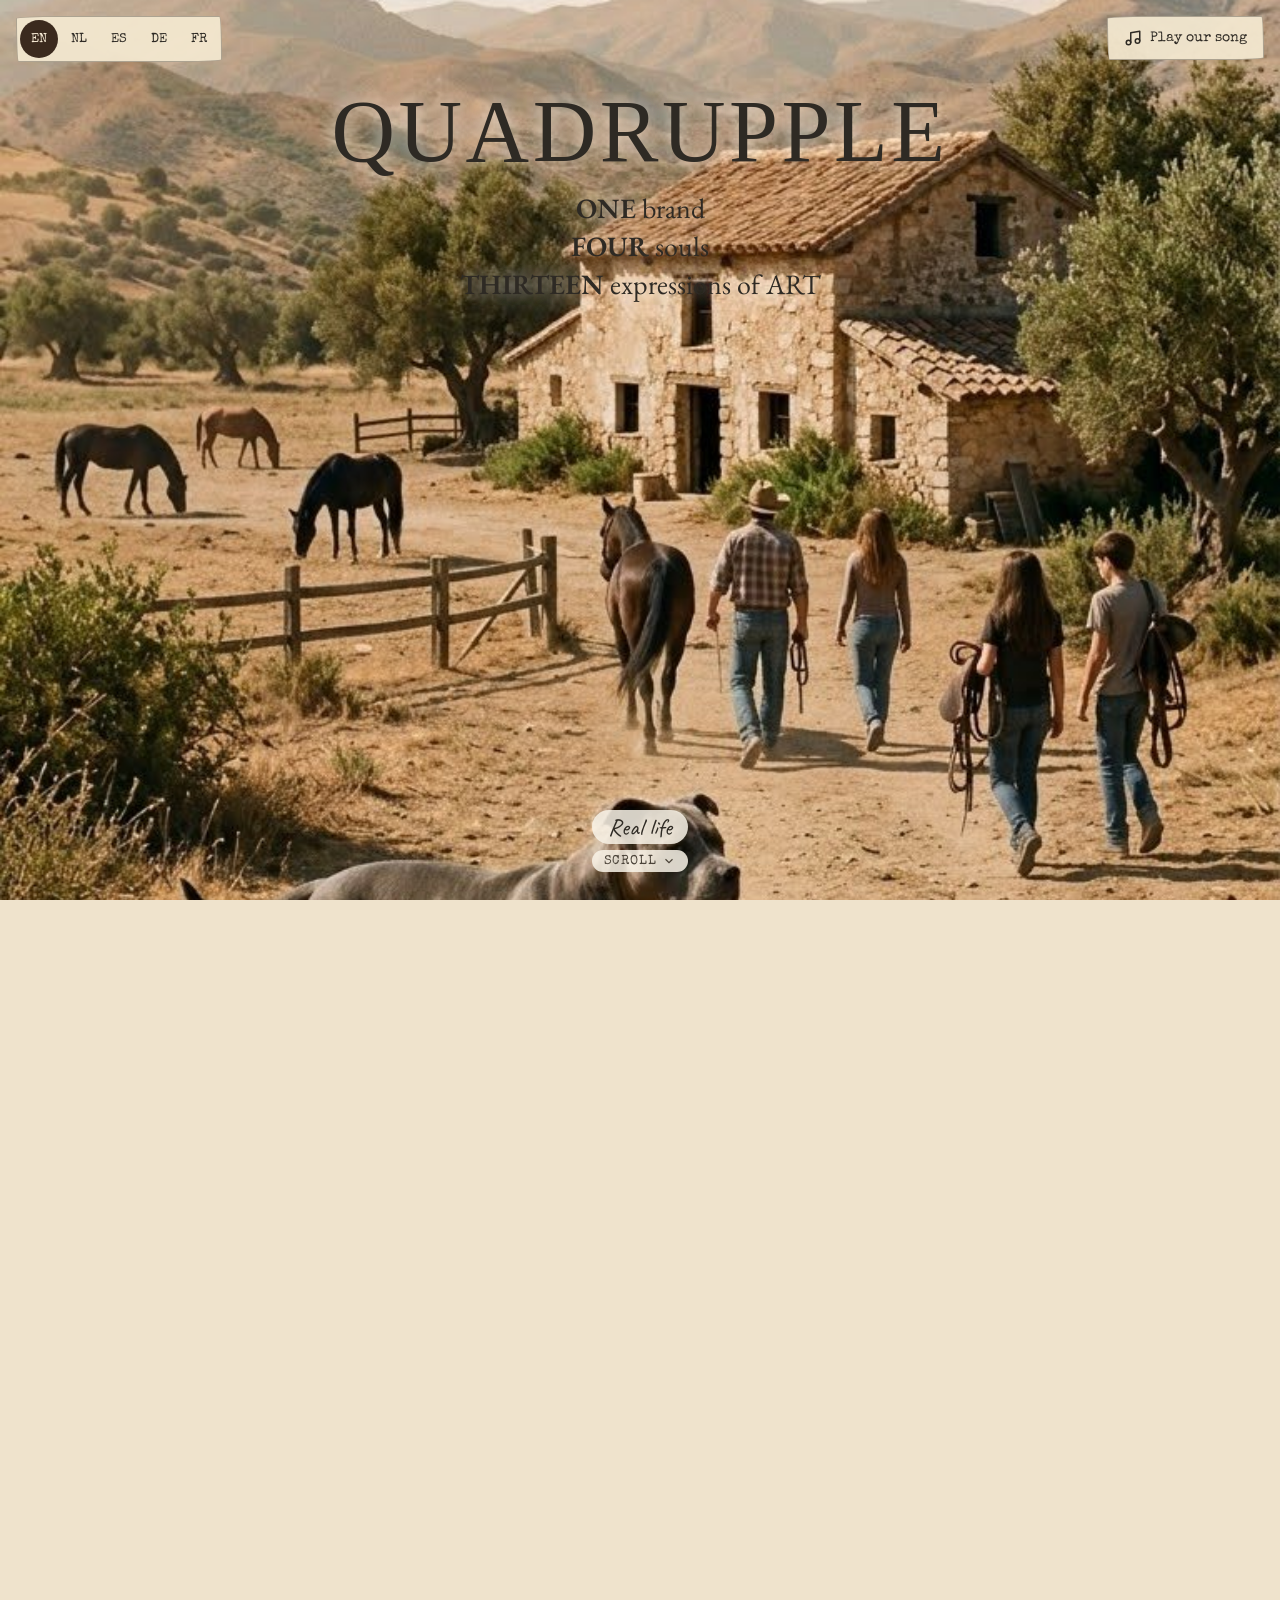
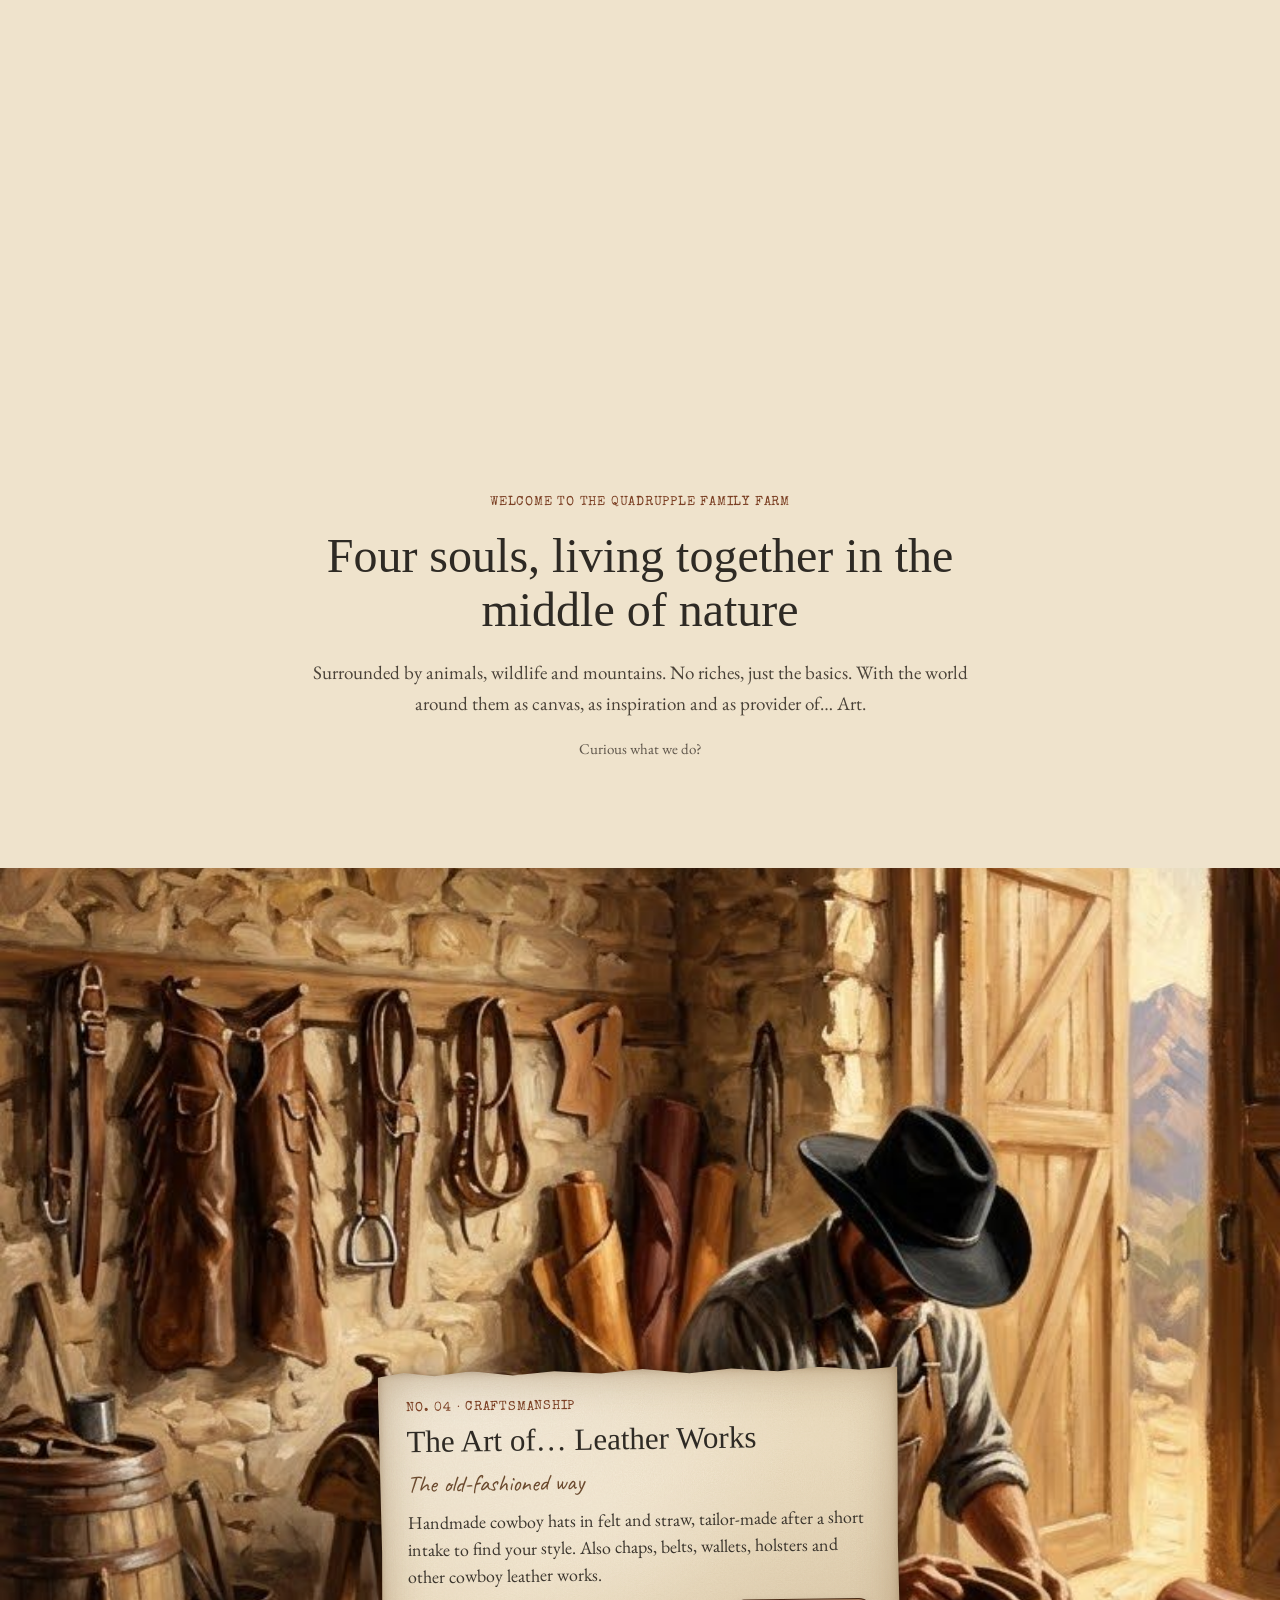
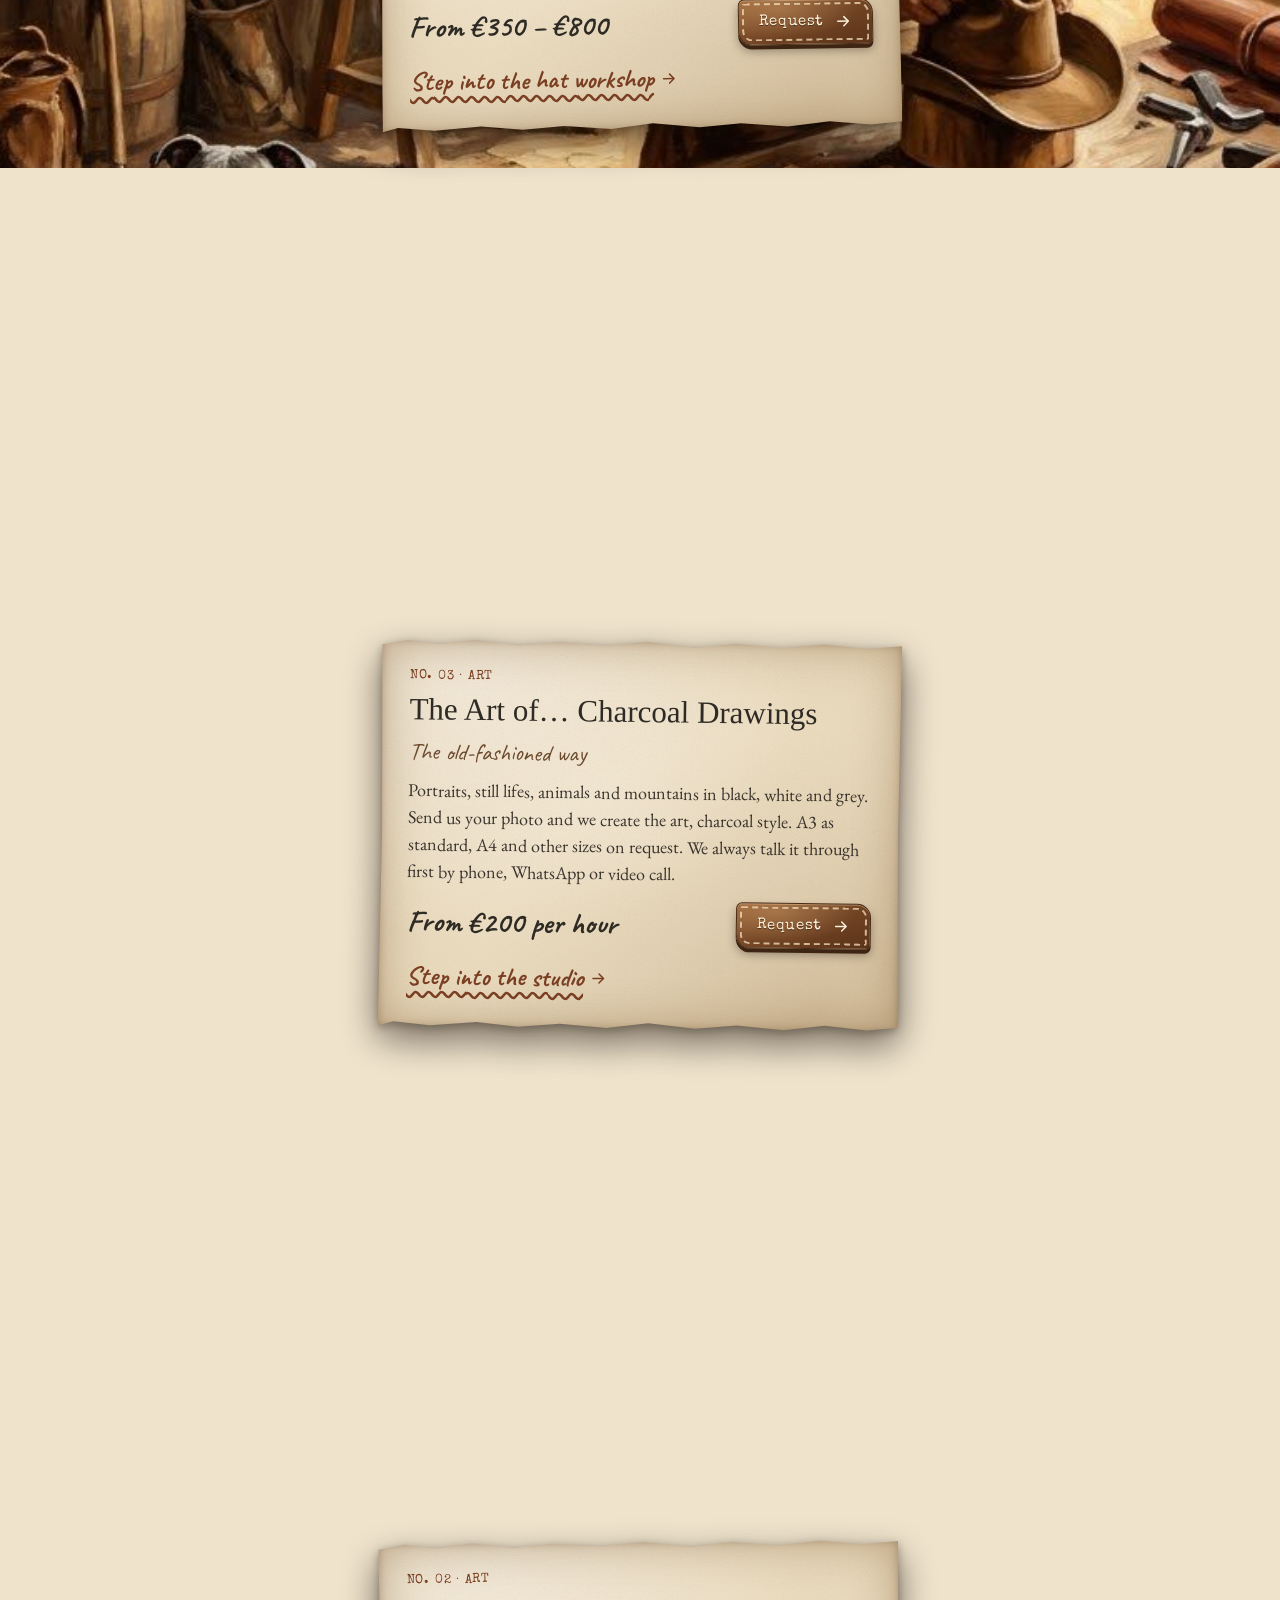
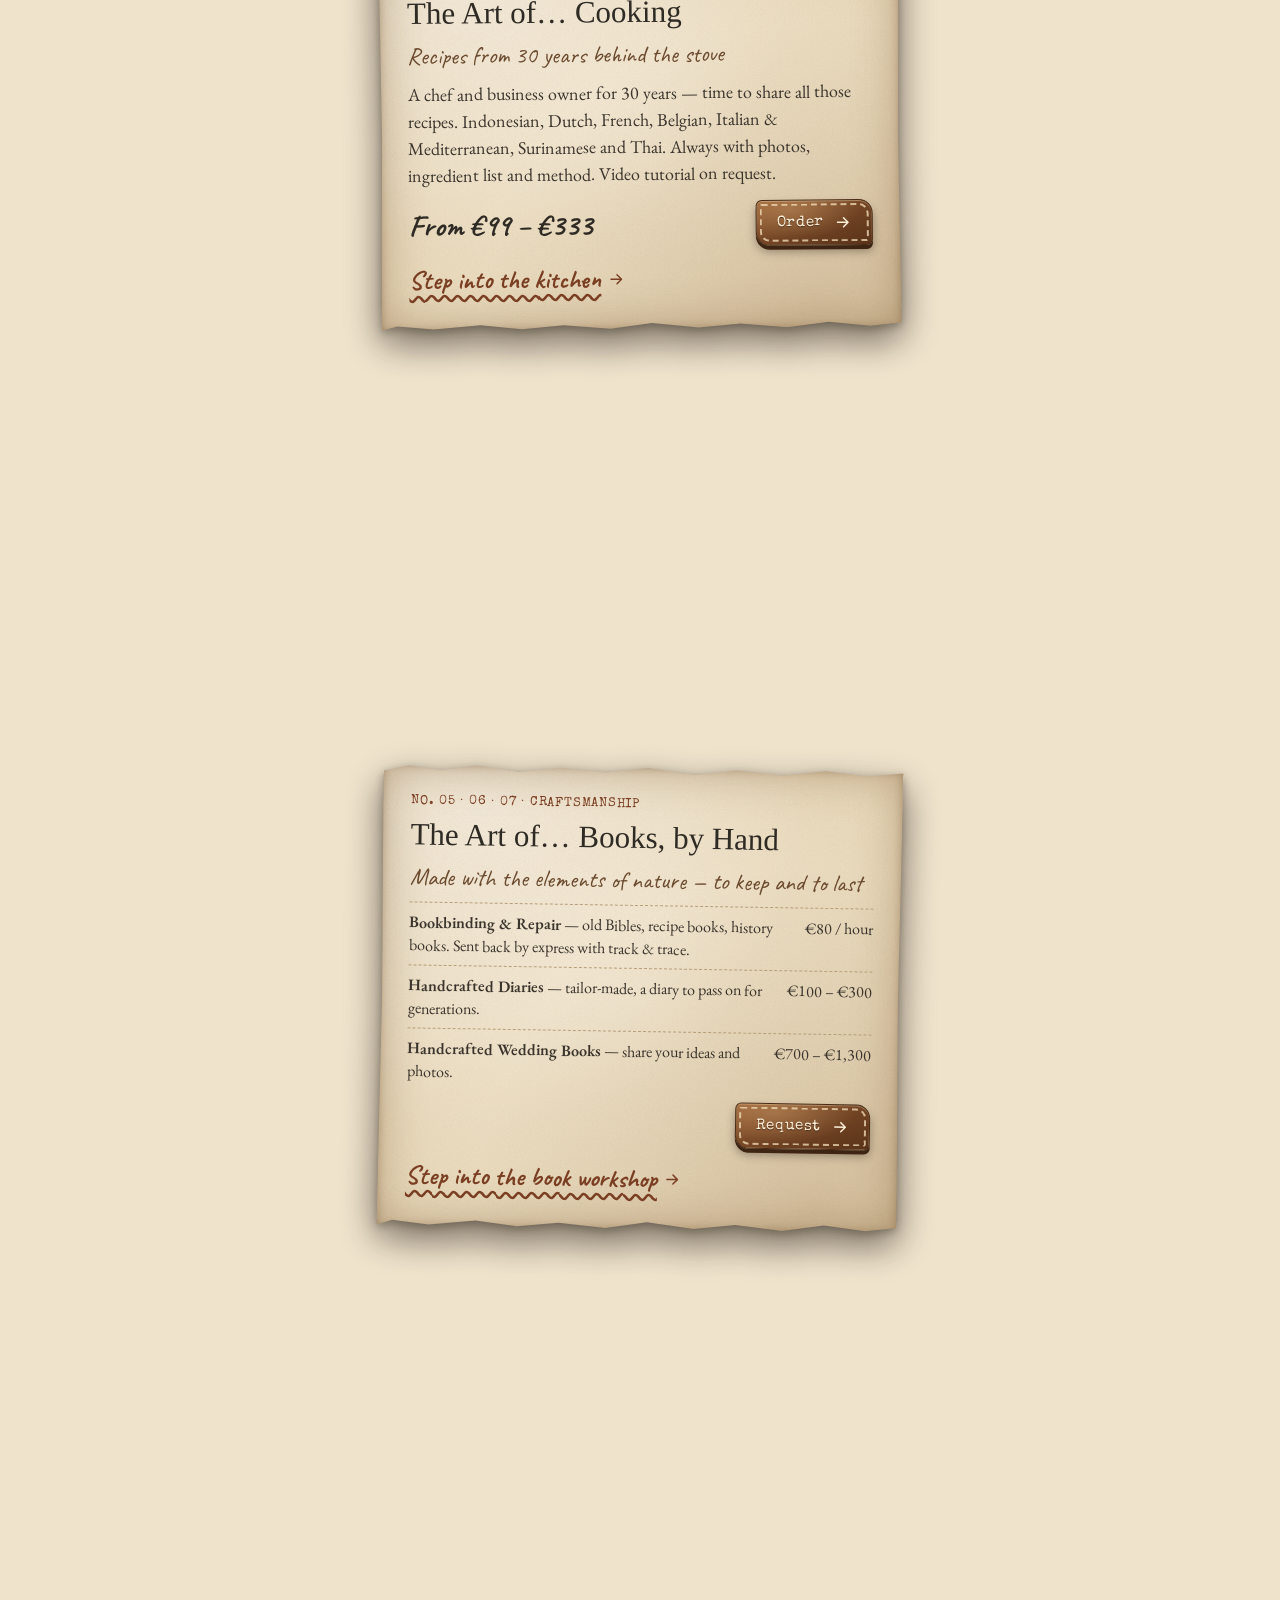
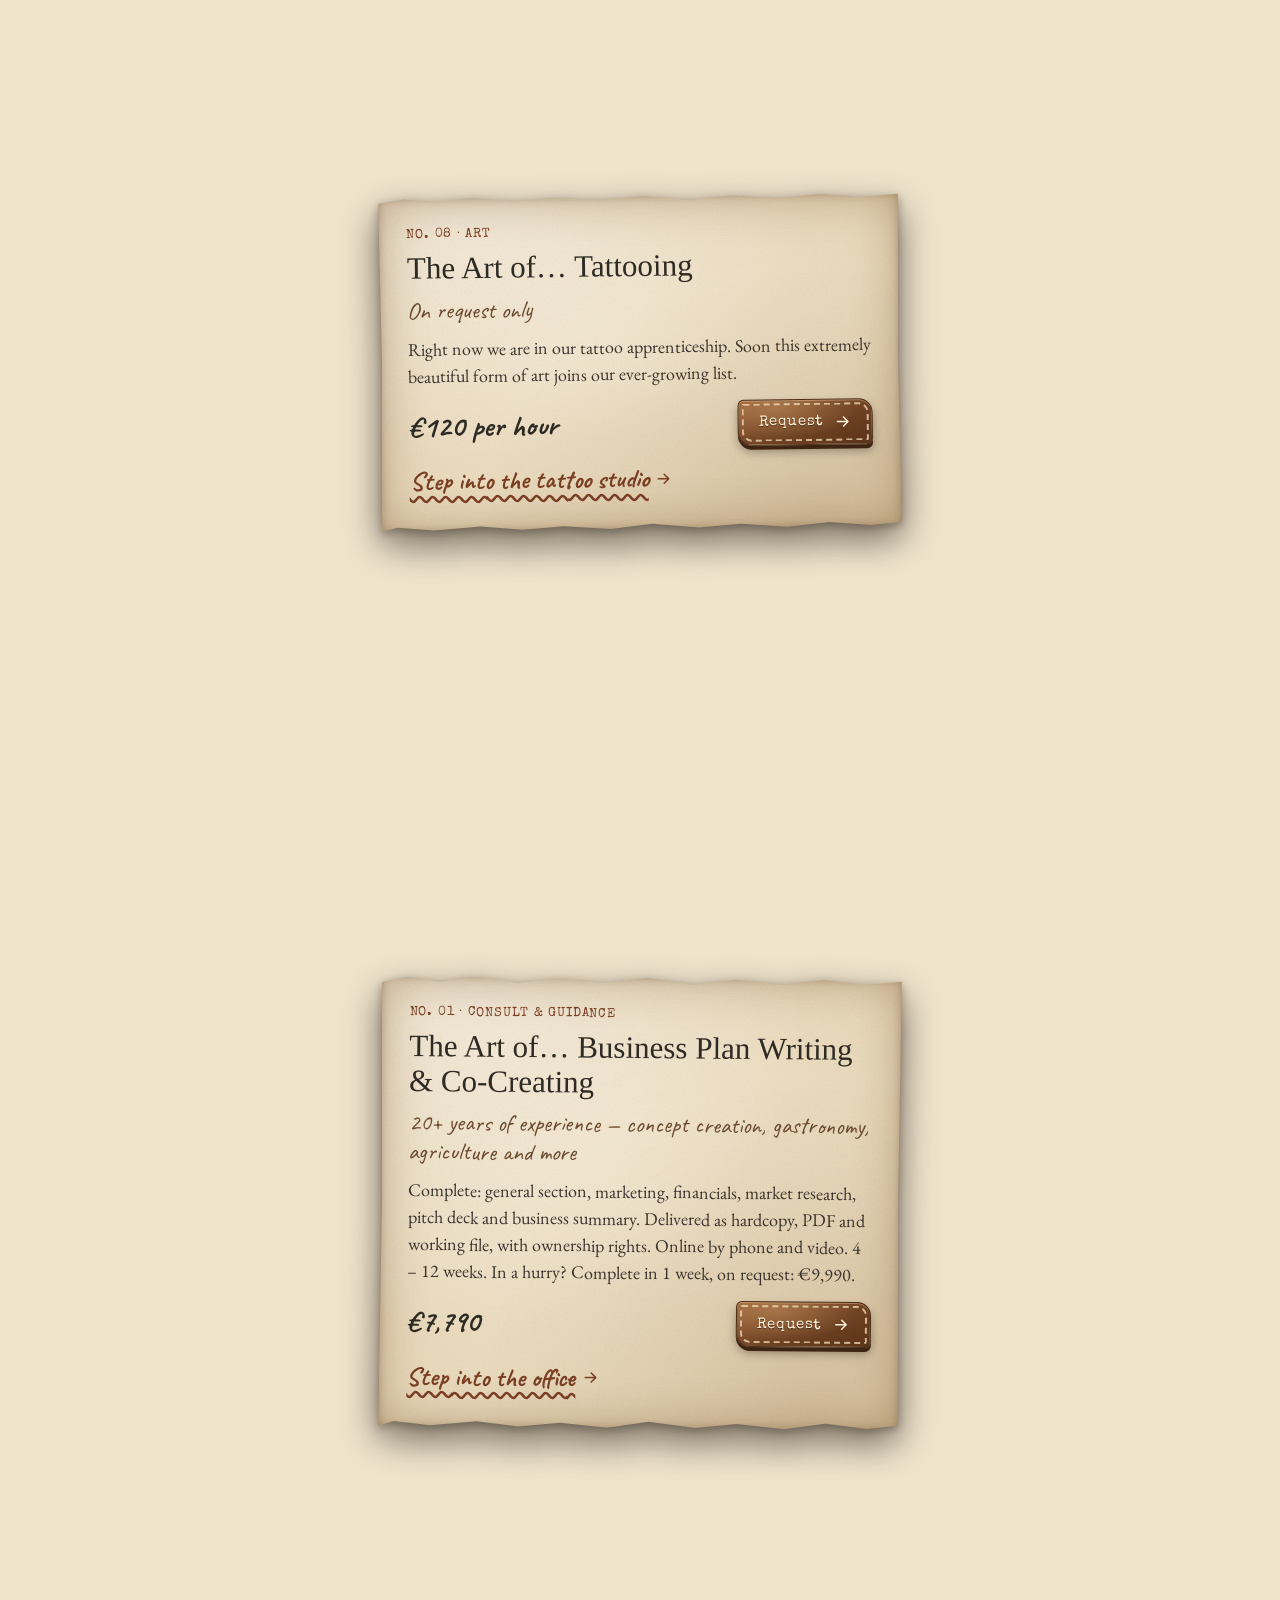
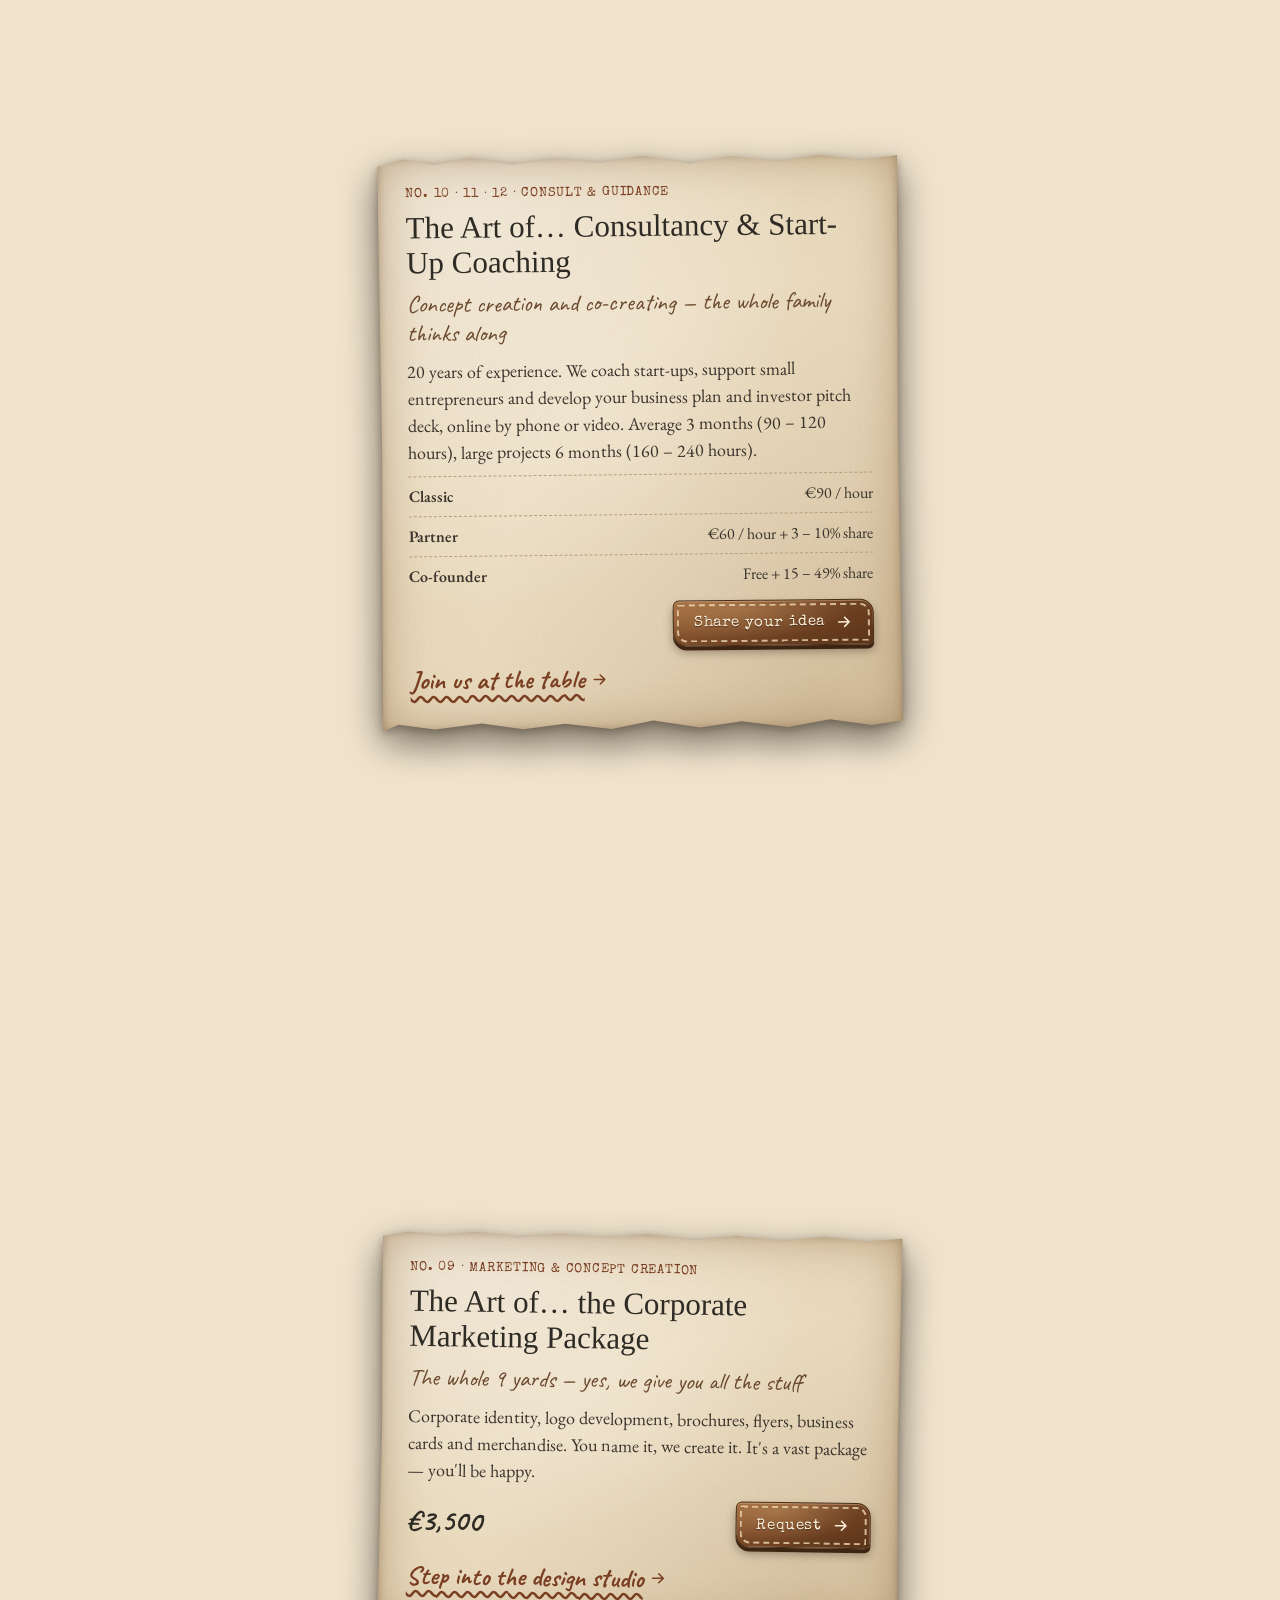
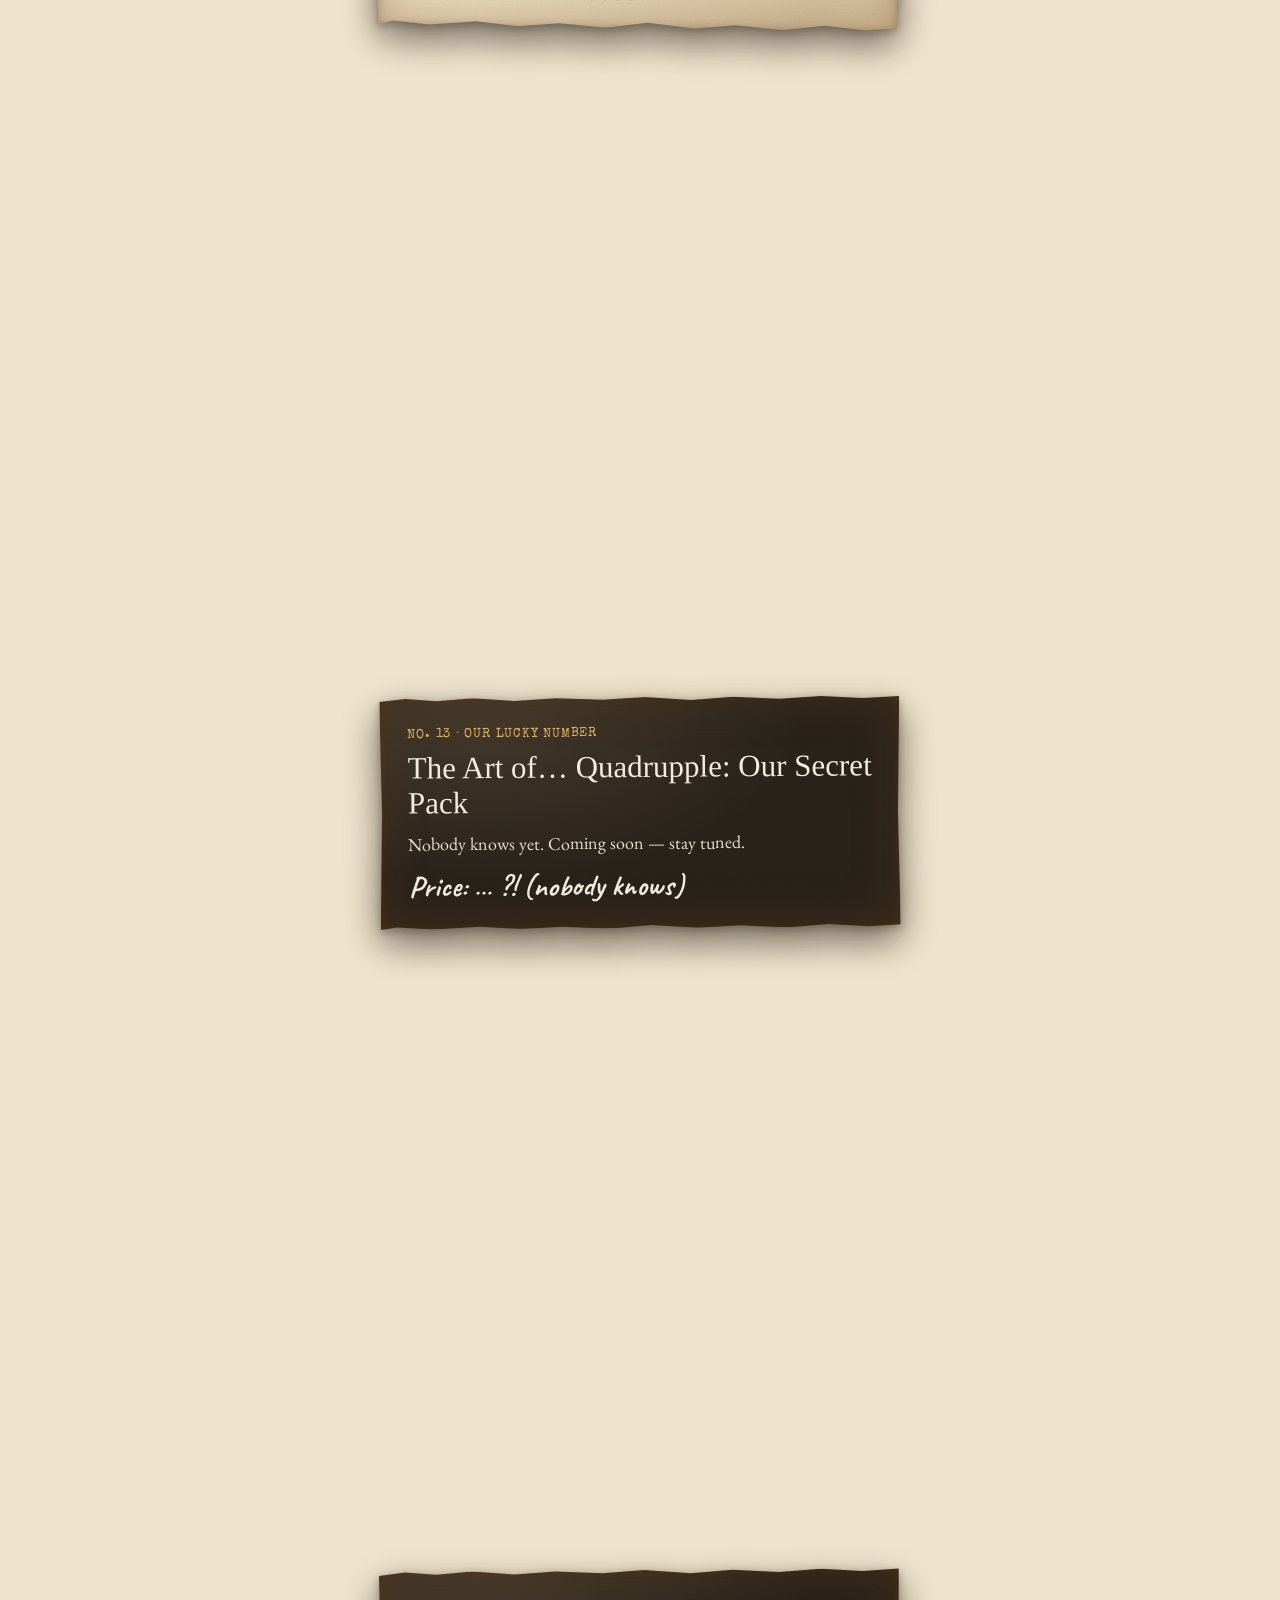
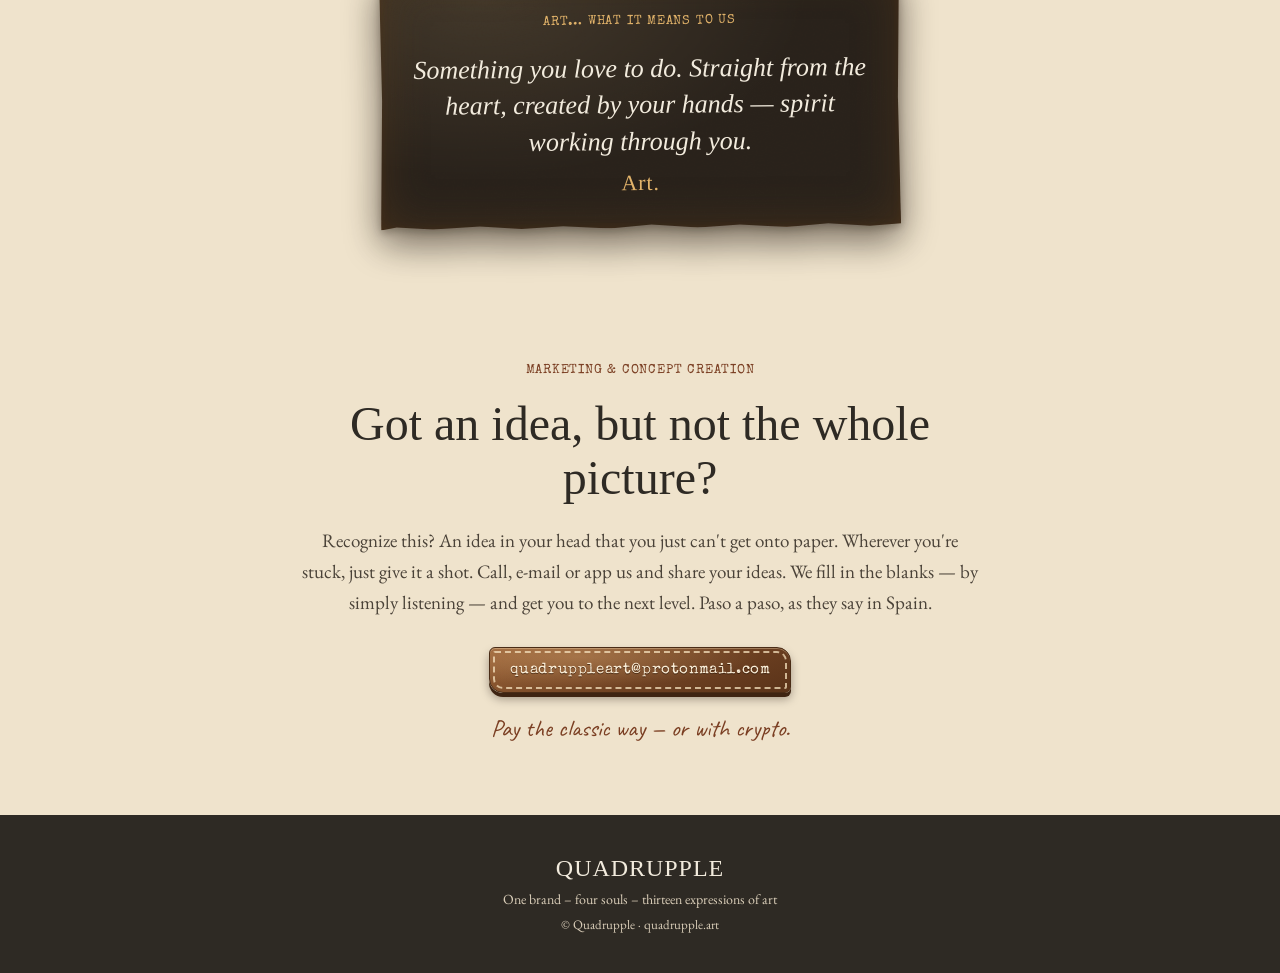
==== craft.html @ 819b6ffb "Consultancy: 'Our projects' with The Bluzone 2GO and Mojito Bay (5 languages) Co-Authored-By: Claude" ====
<!doctype html>
<html lang="en">
<head>
<meta charset="utf-8">
<meta name="viewport" content="width=device-width, initial-scale=1">
<title>Quadrupple</title>
<link rel="preconnect" href="https://fonts.googleapis.com">
<link rel="preconnect" href="https://fonts.gstatic.com" crossorigin>
<link href="https://fonts.googleapis.com/css2?family=IM+Fell+English:ital@0;1&family=IM+Fell+English+SC&family=EB+Garamond:ital,wght@0,400;0,600;1,400&family=Caveat:wght@500;700&family=Special+Elite&family=Libre+Franklin:wght@400;500;600&display=swap" rel="stylesheet">
<link rel="stylesheet" href="assets/style.css?v=6">
</head>
<body>
<div id="page" class="cp"><main id="app"></main></div>
<script src="assets/lang.js?v=6"></script>
<script src="assets/craft.js?v=6"></script>
</body>
</html>
---- assets/style.css ----
/* Quadrupple – shared styles */
*{box-sizing:border-box}
html{scroll-behavior:smooth}
body{margin:0;background:#EFE3CC;color:#2E2A24;font-family:"EB Garamond",Georgia,serif;-webkit-font-smoothing:antialiased}
img{max-width:100%;display:block}
a{color:#7A3E22}
a:hover{color:#5A2C17}
.f-head{font-family:"IM Fell English",Georgia,serif;font-weight:400}
.f-brand{font-family:"IM Fell English SC",Georgia,serif;letter-spacing:.04em}
.f-label{font-family:"Special Elite",monospace;font-size:13px;letter-spacing:.06em;text-transform:uppercase}
.f-hand{font-family:Caveat,cursive}

/* music button */
.music{position:fixed;top:16px;right:16px;z-index:30;display:flex;align-items:center;gap:8px;min-height:44px;padding:0 16px;border:1px solid rgba(46,42,36,.35);border-radius:255px 15px 225px 15px/15px 225px 15px 255px;background:rgba(243,231,207,.95);color:#2E2A24;font-family:"Special Elite",monospace;font-size:14px;cursor:pointer}

/* hero */
.hero{position:relative;height:400vh}
.hero-stick{position:sticky;top:0;height:100vh;overflow:hidden;background:#EFE3CC}
.layer{position:absolute;inset:0;width:100%;height:100%;object-fit:cover;object-position:center 70%}
.hero-text{position:absolute;top:0;left:0;right:0;display:flex;flex-direction:column;align-items:center;gap:14px;padding:88px 24px 0;text-align:center;text-shadow:0 0 18px rgba(250,244,232,.9)}
.hero-text h1{margin:0;font-size:clamp(40px,9vw,88px);line-height:1;font-weight:400}
.slogan{margin:0;font-size:clamp(18px,3.4vw,28px);line-height:1.35;display:flex;flex-direction:column}
.slogan b{font-weight:600}
.hero-bottom{position:absolute;left:0;right:0;bottom:28px;display:flex;flex-direction:column;align-items:center;gap:6px}
.pill{background:rgba(250,244,232,.85);border-radius:999px;padding:2px 16px}
.stage{font-size:24px}
.scroll-hint{display:flex;align-items:center;gap:6px;padding:4px 12px;color:#4A4238}

/* welcome / contact */
.band{background:#EFE3CC;padding:96px 24px 110px}
.band-inner{max-width:680px;margin:0 auto;display:flex;flex-direction:column;gap:20px;text-align:center}
.band h2{margin:0;font-size:clamp(30px,5.4vw,48px);line-height:1.12}
.band p{margin:0}
.lead{font-size:19px;line-height:1.65;color:#4A4238}
.accent{color:#7A3E22}

/* walk */
.walk{position:relative}
.walk-stick{position:sticky;top:0;height:100vh;overflow:hidden;background:#2E2A24}
.walk-stick .layer{object-position:center 60%}
.cards{position:relative;z-index:2;margin-top:-100vh}
.slot{min-height:100vh;display:flex;align-items:flex-end;justify-content:center;padding:24px 16px 40px;filter:drop-shadow(0 14px 18px rgba(20,12,4,.45)) drop-shadow(0 3px 4px rgba(20,12,4,.35))}

/* paper card */
.paper{position:relative;isolation:isolate;max-width:520px;width:100%;padding:30px 28px 28px;display:flex;flex-direction:column;gap:10px;
 background:radial-gradient(ellipse at 18% 8%,rgba(255,255,255,.45),transparent 55%),radial-gradient(ellipse at 85% 95%,rgba(140,100,50,.22),transparent 55%),radial-gradient(ellipse at 50% 50%,#F5EAD3,#EADBBE);
 box-shadow:inset 0 0 46px rgba(110,70,30,.38),inset 0 0 8px rgba(90,55,20,.35);
 clip-path:polygon(0% 1.4%,5% .2%,11% 1.2%,18% 0%,26% 1.3%,34% .3%,43% 1.1%,51% 0%,60% 1.4%,68% .2%,77% 1.2%,85% .1%,93% 1.1%,100% .3%,99.6% 50%,100% 99%,94% 99.8%,86% 98.7%,78% 100%,69% 98.9%,61% 99.9%,52% 98.6%,44% 100%,35% 99%,27% 99.9%,19% 98.8%,10% 99.8%,3% 98.9%,0% 100%,.4% 50%)}
.paper.dark{background:radial-gradient(ellipse at 20% 10%,rgba(255,220,160,.12),transparent 55%),#2A231C;color:#F2EBDD}
.paper.dark .f-label{color:#E2B36A}
.paper .noise{position:absolute;inset:0;width:100%;height:100%;z-index:-1;pointer-events:none;mix-blend-mode:multiply;opacity:.55}
.paper h3{margin:0;font-size:31px;line-height:1.12}
.paper .sub{font-size:24px;line-height:1.2;color:#6B4A2E}
.paper.dark .sub{color:#E2B36A}
.paper .body{margin:0;font-size:18px;line-height:1.5;color:#3A342C}
.paper.dark .body{color:#E8DFCF}
.rows{display:flex;flex-direction:column;gap:8px;font-size:16px;line-height:1.45;color:#3A342C}
.row{display:flex;justify-content:space-between;gap:12px;border-top:1px dashed #B79F7A;padding-top:8px}
.row b{font-weight:600}
.row .p{white-space:nowrap}
.foot{display:flex;flex-wrap:wrap;align-items:center;justify-content:space-between;gap:12px;margin-top:4px}
.price{font-weight:700;font-size:30px;line-height:1}
.more{align-self:flex-start;display:inline-flex;align-items:center;gap:6px;min-height:44px;font-weight:700;font-size:26px;color:#7A3E22;text-decoration:underline wavy;text-underline-offset:6px}

/* buttons */
.btn{display:inline-flex;align-items:center;gap:10px;min-height:46px;padding:0 20px;text-decoration:none;font-family:"Special Elite",monospace;font-size:15px;letter-spacing:.04em;cursor:pointer}
.btn:active{transform:translateY(3px)}
.btn:hover{filter:brightness(1.08)}
.btn-leather{border-radius:6px 14px 6px 14px;border:1px solid #4A2C16;background:radial-gradient(ellipse at 30% 20%,rgba(255,210,150,.25),transparent 60%),linear-gradient(160deg,#9A6338,#6E4122 60%,#5A3319);outline:2px dashed rgba(246,226,190,.75);outline-offset:-6px;box-shadow:0 4px 0 #3E2412,0 6px 10px rgba(20,10,0,.35),inset 0 1px 0 rgba(255,230,190,.35);color:#FBEFD9;text-shadow:0 1px 0 rgba(40,20,5,.6)}
.btn-leather:hover{color:#FBEFD9}
.chip{display:inline-flex;align-items:center;min-height:48px;padding:0 22px;border-radius:255px 15px 225px 15px/15px 225px 15px 255px;border:2px dashed #7A3E22;color:#7A3E22;font-family:"Special Elite",monospace;text-decoration:none}
.crypto{font-size:24px;color:#7A3E22}

.quote{max-width:520px;width:100%;padding:32px 28px;text-align:center;display:flex;flex-direction:column;gap:10px;margin:0;color:#F2EBDD}
.quote .q{font-family:"IM Fell English",Georgia,serif;font-style:italic;font-size:26px;line-height:1.4;margin:0}
.quote .w{font-size:22px;color:#E2B36A;margin:0}

footer.site{background:#2E2A24;color:#D9CDB8;padding:40px 24px;text-align:center;display:flex;flex-direction:column;gap:8px;align-items:center}
footer.site .f-brand{font-size:24px;color:#F2EBDD}

/* ---------- craft pages ---------- */
.cp{--bg:#EFE3CC;--ink:#2E2A24;--muted:#4A4238;--accent:#7A3E22;--nav:#2A231C;--navink:#F2EBDD;--line:1px dashed #B79F7A;--ph:#B79F7A;background:var(--bg);color:var(--ink)}
.cp nav{display:flex;flex-wrap:wrap;align-items:center;justify-content:space-between;gap:12px;padding:16px 20px;background:var(--nav);color:var(--navink)}
.cp nav a{display:inline-flex;align-items:center;gap:8px;min-height:44px;color:var(--navink);text-decoration:none;font-family:"Special Elite",monospace;font-size:14px}
.cp nav .f-brand{font-size:22px}
.cp header{position:relative;min-height:78vh;display:flex;align-items:flex-end;overflow:hidden}
.cp header img{position:absolute;inset:0;width:100%;height:100%;object-fit:cover;object-position:center 55%}
.cp header .shade{position:absolute;inset:0;background:linear-gradient(180deg,rgba(15,12,8,0) 35%,rgba(15,12,8,.8) 100%)}
.cp header .t{position:relative;width:100%;max-width:760px;margin:0 auto;padding:32px 24px 44px;color:#F8F1E4;display:flex;flex-direction:column;gap:10px}
.cp header .f-label{color:#E2B36A}
.cp header h1{margin:0;font-size:clamp(36px,7vw,64px);line-height:1.05}
.cp header .s{margin:0;font-size:30px;line-height:1.15;color:#F2D9A8}
.cp section{max-width:1040px;margin:0 auto;padding:48px 20px 24px}
.cp .intro{max-width:680px;padding-top:64px;display:flex;flex-direction:column;gap:18px}
.cp .intro p{margin:0;font-size:21px;line-height:1.6}
.cp .intro p+p{font-size:18px;color:var(--muted)}
.cp h2{margin:0 0 22px;text-align:center;font-size:clamp(28px,5vw,42px)}
.grid{display:grid;grid-template-columns:repeat(auto-fit,minmax(220px,1fr));gap:22px}
.card{padding:26px 22px;display:flex;flex-direction:column;gap:8px}
.card .n{font-weight:700;font-size:40px;line-height:1;color:var(--accent)}
.card h3{margin:0;font-size:24px}
.card p{margin:0;font-size:17px;line-height:1.5;color:var(--muted)}
.ph{aspect-ratio:4/5;display:flex;align-items:center;justify-content:center;text-align:center;padding:16px;border:2px dashed var(--ph);color:var(--muted);font-family:"Special Elite",monospace;font-size:14px}
.photo{aspect-ratio:4/5;width:100%;object-fit:cover}
.pricebox{max-width:760px;margin:0 auto;padding:30px 28px;display:flex;flex-direction:column;gap:10px;font-size:18px}
.prow{display:flex;flex-wrap:wrap;justify-content:space-between;align-items:baseline;gap:8px;border-bottom:var(--line);padding-bottom:10px}
.prow:last-of-type{border-bottom:0;padding-bottom:0}
.prow b{font-weight:600}
.prow .pp{font-weight:700;font-size:26px}
.note{margin:6px 0 0;font-size:15px;color:var(--muted)}
.cta{max-width:680px!important;padding:56px 24px 88px!important;text-align:center;display:flex;flex-direction:column;align-items:center;gap:16px}
.cta p{margin:0;font-size:19px;line-height:1.6;color:var(--muted)}
.cp footer{background:var(--nav);color:var(--navink);padding:36px 24px;text-align:center;display:flex;flex-direction:column;gap:6px;align-items:center}

/* themes */
.t-rustic .card,.t-rustic .pricebox{background:radial-gradient(ellipse at 18% 8%,rgba(255,255,255,.45),transparent 55%),radial-gradient(ellipse at 50% 50%,#F5EAD3,#EADBBE);box-shadow:inset 0 0 36px rgba(110,70,30,.3),0 10px 18px rgba(20,12,4,.22)}
.t-charcoal{--bg:#E9E7E3;--ink:#1C1C1C;--muted:#3E3E3E;--accent:#4A4A4A;--nav:#161616;--navink:#EDEDED;--line:1px dashed #9A9A9A;--ph:#9A9A9A}
.t-charcoal .card,.t-charcoal .pricebox{background:radial-gradient(ellipse at 80% 90%,rgba(0,0,0,.10),transparent 55%),#FBFAF7;box-shadow:inset 0 0 30px rgba(0,0,0,.12),0 10px 16px rgba(0,0,0,.18)}
.t-charcoal .btn{border-radius:3px;border:2px solid #1C1C1C;background:#1C1C1C;box-shadow:4px 4px 0 #9A9A9A;color:#FAFAFA;outline:0;text-shadow:none}
.t-kitchen{--bg:#F3E6CF;--ink:#2E241C;--muted:#4E3F33;--accent:#9C3D1E;--nav:#3A2416;--navink:#F7E9D2;--line:1px dashed #C9A982;--ph:#C9A982}
.t-kitchen .card,.t-kitchen .pricebox{background:repeating-linear-gradient(180deg,transparent 0 27px,rgba(70,110,150,.22) 27px 28px),linear-gradient(90deg,transparent 38px,rgba(190,60,40,.35) 38px 39px,transparent 39px),#FFFBF2;box-shadow:inset 0 0 26px rgba(120,80,40,.18),0 10px 18px rgba(40,20,5,.22);padding-left:52px}
.t-office{--bg:#F4F1EA;--ink:#1E2A36;--muted:#3D4A57;--accent:#A07A3B;--nav:#1E2A36;--navink:#F4F1EA;--line:1px solid #E2DCCF;--ph:#B9B2A3;font-family:"Libre Franklin",system-ui,sans-serif}
.t-office .f-head{font-family:"EB Garamond",Georgia,serif;font-weight:600}
.t-office .f-hand,.t-office .card .n,.t-office .prow .pp{font-family:"EB Garamond",Georgia,serif}
.t-office .card,.t-office .pricebox{background:#fff;border-top:3px solid #A07A3B;border-radius:4px;box-shadow:0 10px 24px rgba(30,42,54,.10),0 1px 2px rgba(30,42,54,.10)}
.t-office .btn{border-radius:4px;border:1px solid #A07A3B;background:#1E2A36;box-shadow:0 6px 16px rgba(30,42,54,.25);color:#F4F1EA;outline:0;text-shadow:none;font-family:"Libre Franklin",system-ui,sans-serif;font-weight:500}
.t-tattoo{--bg:#F8F7F4;--ink:#111;--muted:#3A3A3A;--accent:#8B1E1E;--nav:#111;--navink:#F8F7F4;--line:1px solid #E4E1DA;--ph:#BDBDBD}
.t-tattoo .f-head{font-family:"IM Fell English SC",Georgia,serif}
.t-tattoo .card,.t-tattoo .pricebox{background:#fff;border:1.5px solid #111;box-shadow:6px 6px 0 #E4E1DA}
.t-tattoo .btn{border-radius:2px;border:2px solid #111;background:#111;box-shadow:4px 4px 0 #8B1E1E;color:#fff;outline:0;text-shadow:none}
.t-studio{--bg:#F6EFE4;--ink:#2A2420;--muted:#4A403A;--accent:#D9572B;--nav:#2F7F7A;--navink:#FFF8EE;--line:1px dashed #D2B79B;--ph:#D2B79B;font-family:"Libre Franklin",system-ui,sans-serif}
.t-studio .card,.t-studio .pricebox{background:#FFFDF8;border-radius:10px;box-shadow:0 12px 24px rgba(42,36,32,.14);border-top:8px solid #D9572B}
.t-studio .btn{border-radius:999px 12px 999px 12px;border:2px solid #2A2420;background:#D9572B;box-shadow:4px 4px 0 #2F7F7A;color:#FFFDF8;outline:0;text-shadow:none}
.tilt-1{transform:rotate(-.8deg)}.tilt-2{transform:rotate(.7deg)}.tilt-3{transform:rotate(-.5deg)}.tilt-4{transform:rotate(.6deg)}
.t-office [class*="tilt-"],.t-tattoo [class*="tilt-"]{transform:none}

/* language switch */
.langbar{position:fixed;top:16px;left:16px;z-index:30}
.langs{display:flex;gap:2px;padding:3px;border-radius:255px 15px 225px 15px/15px 225px 15px 255px;background:rgba(243,231,207,.95);border:1px solid rgba(46,42,36,.35)}
.langs a{display:inline-flex;align-items:center;justify-content:center;min-width:38px;min-height:38px;padding:0 6px;border-radius:999px;font-family:"Special Elite",monospace;font-size:13px;color:#2E2A24;text-decoration:none}
.langs a.on{background:#3B2A1E;color:#FBEFD9}
.cp nav .langs{background:transparent;border-color:rgba(255,255,255,.35)}
.cp nav .langs a{min-height:36px;color:var(--navink);font-size:13px}
.cp nav .langs a.on{background:var(--navink);color:var(--nav)}
@media (max-width:520px){.langs a{min-width:34px;padding:0 4px;font-size:12px}.music span{display:none}}
.t-charcoal .photo{aspect-ratio:auto;height:auto;object-fit:contain;background:#fff}
.photo.pj{aspect-ratio:auto;height:auto;object-fit:contain}
.project{margin:0 0 44px}.project h3{margin:0 0 8px;font-size:26px}.project>p{margin:0 0 18px;max-width:720px}
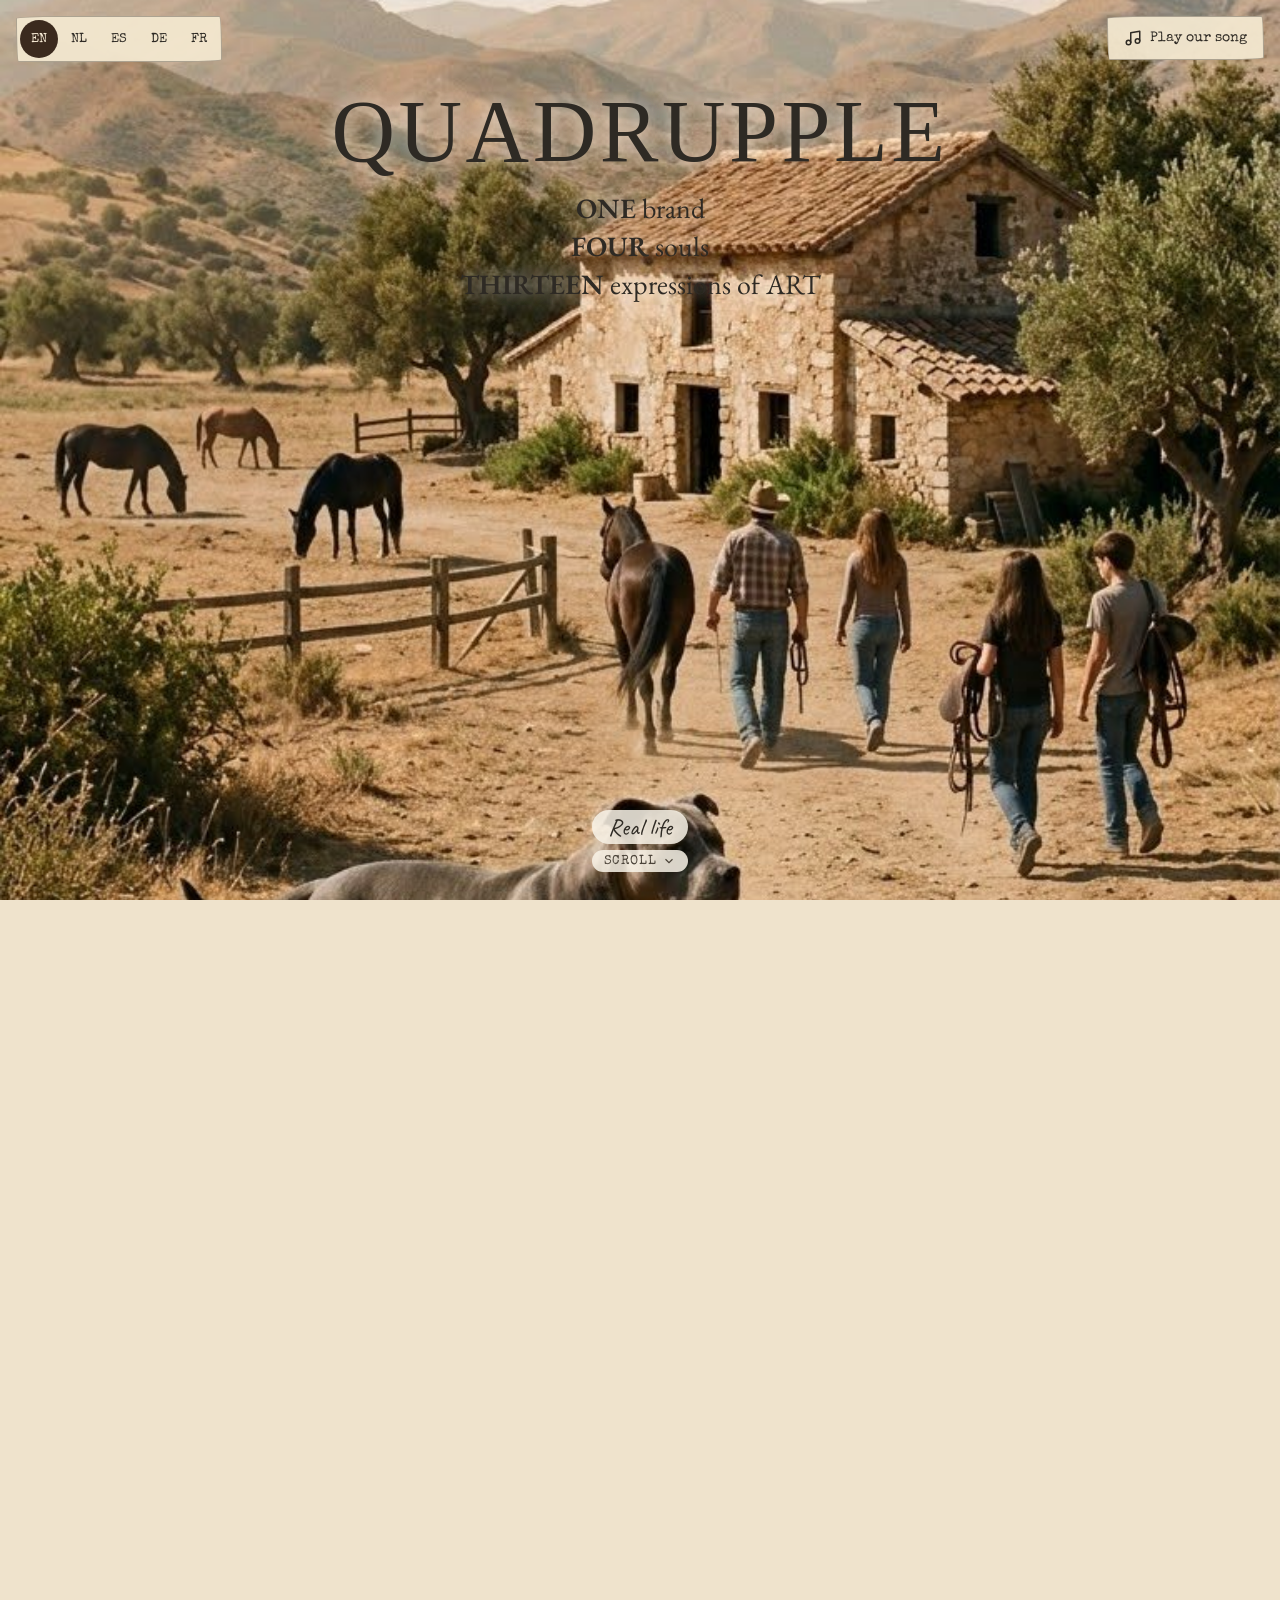
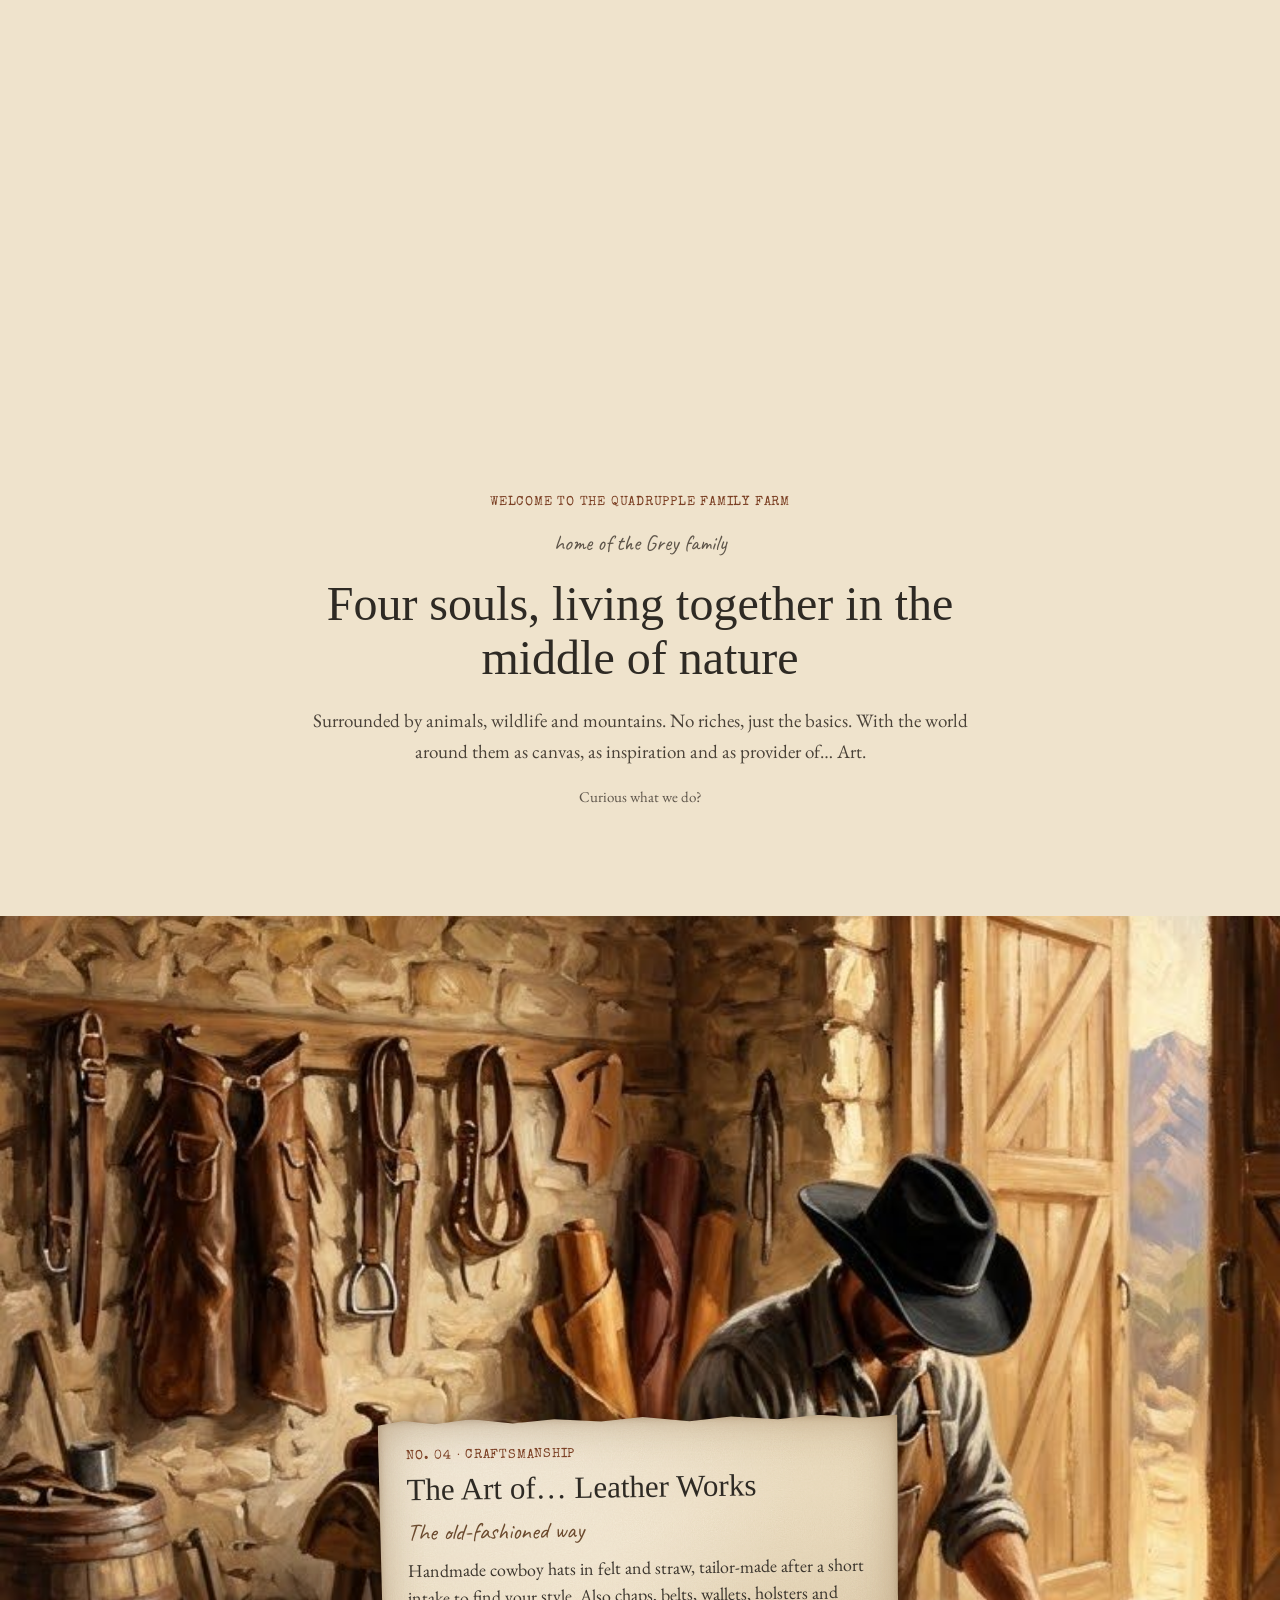
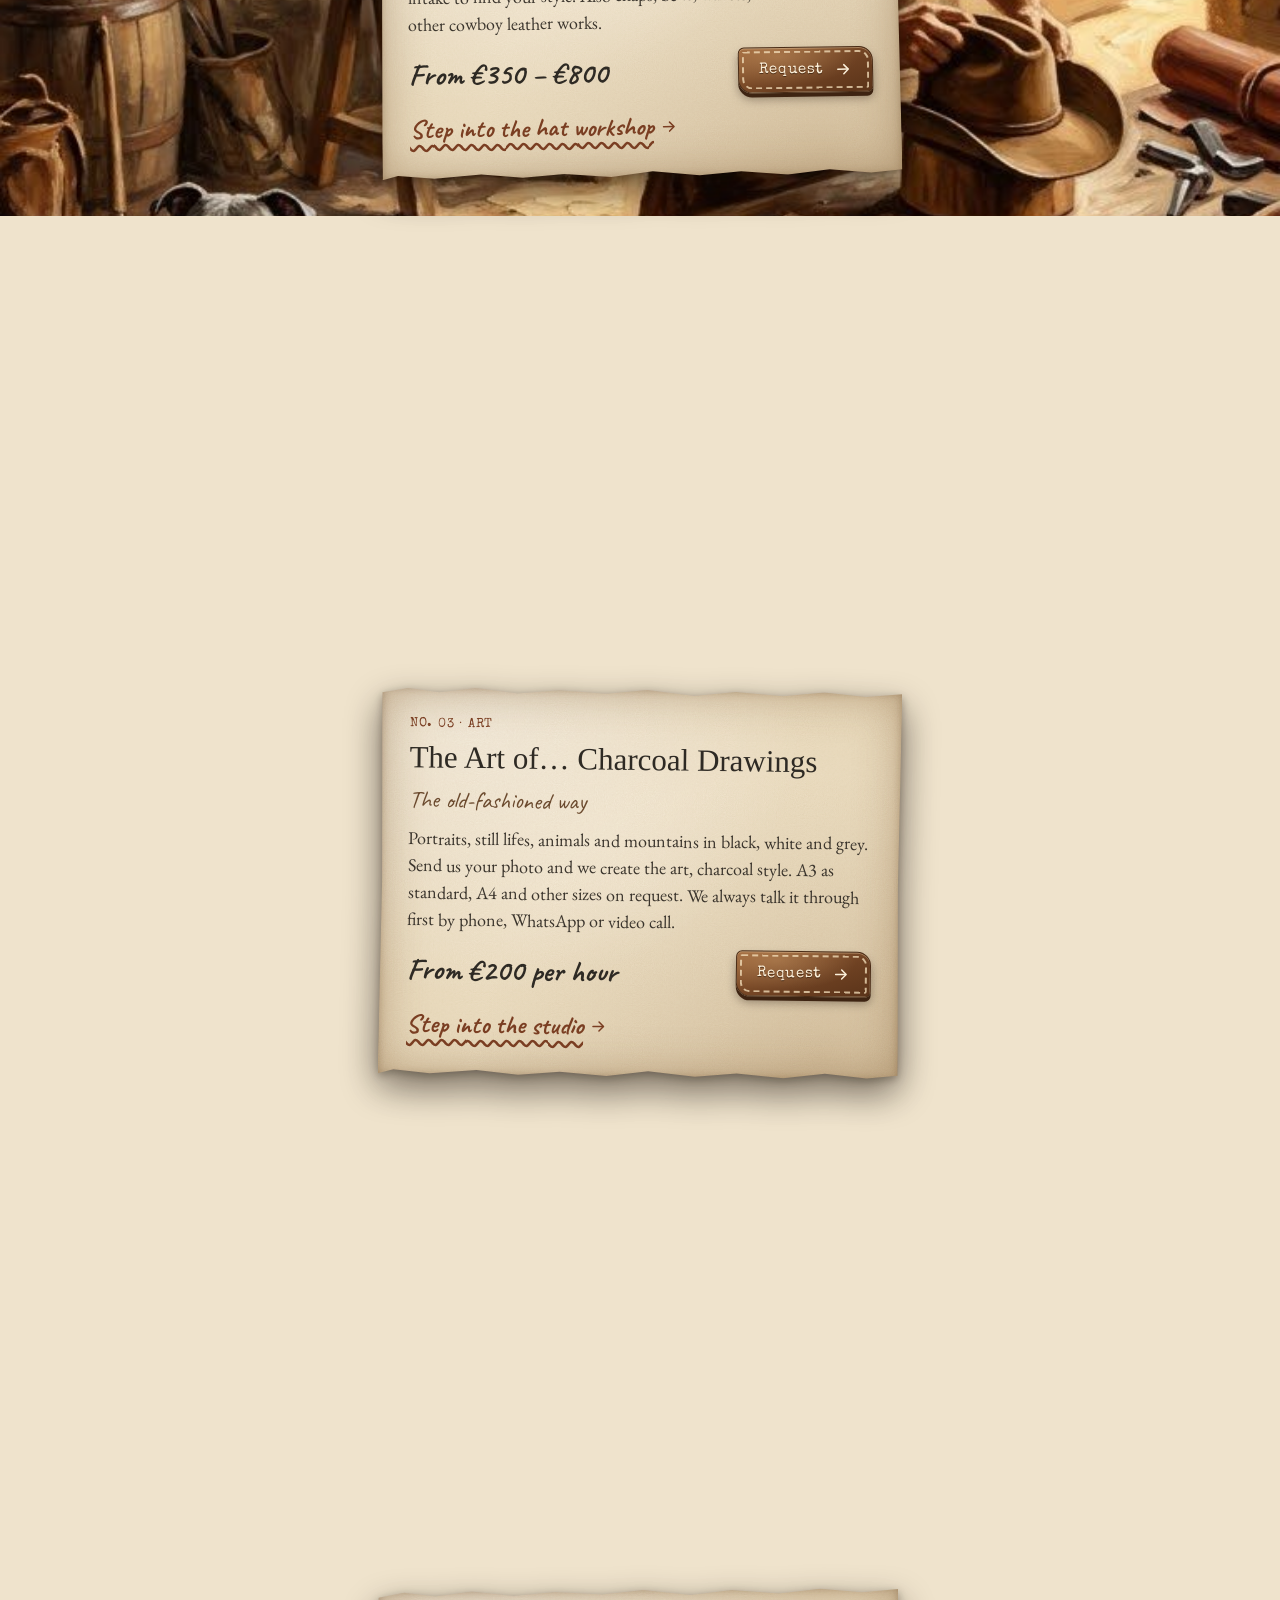
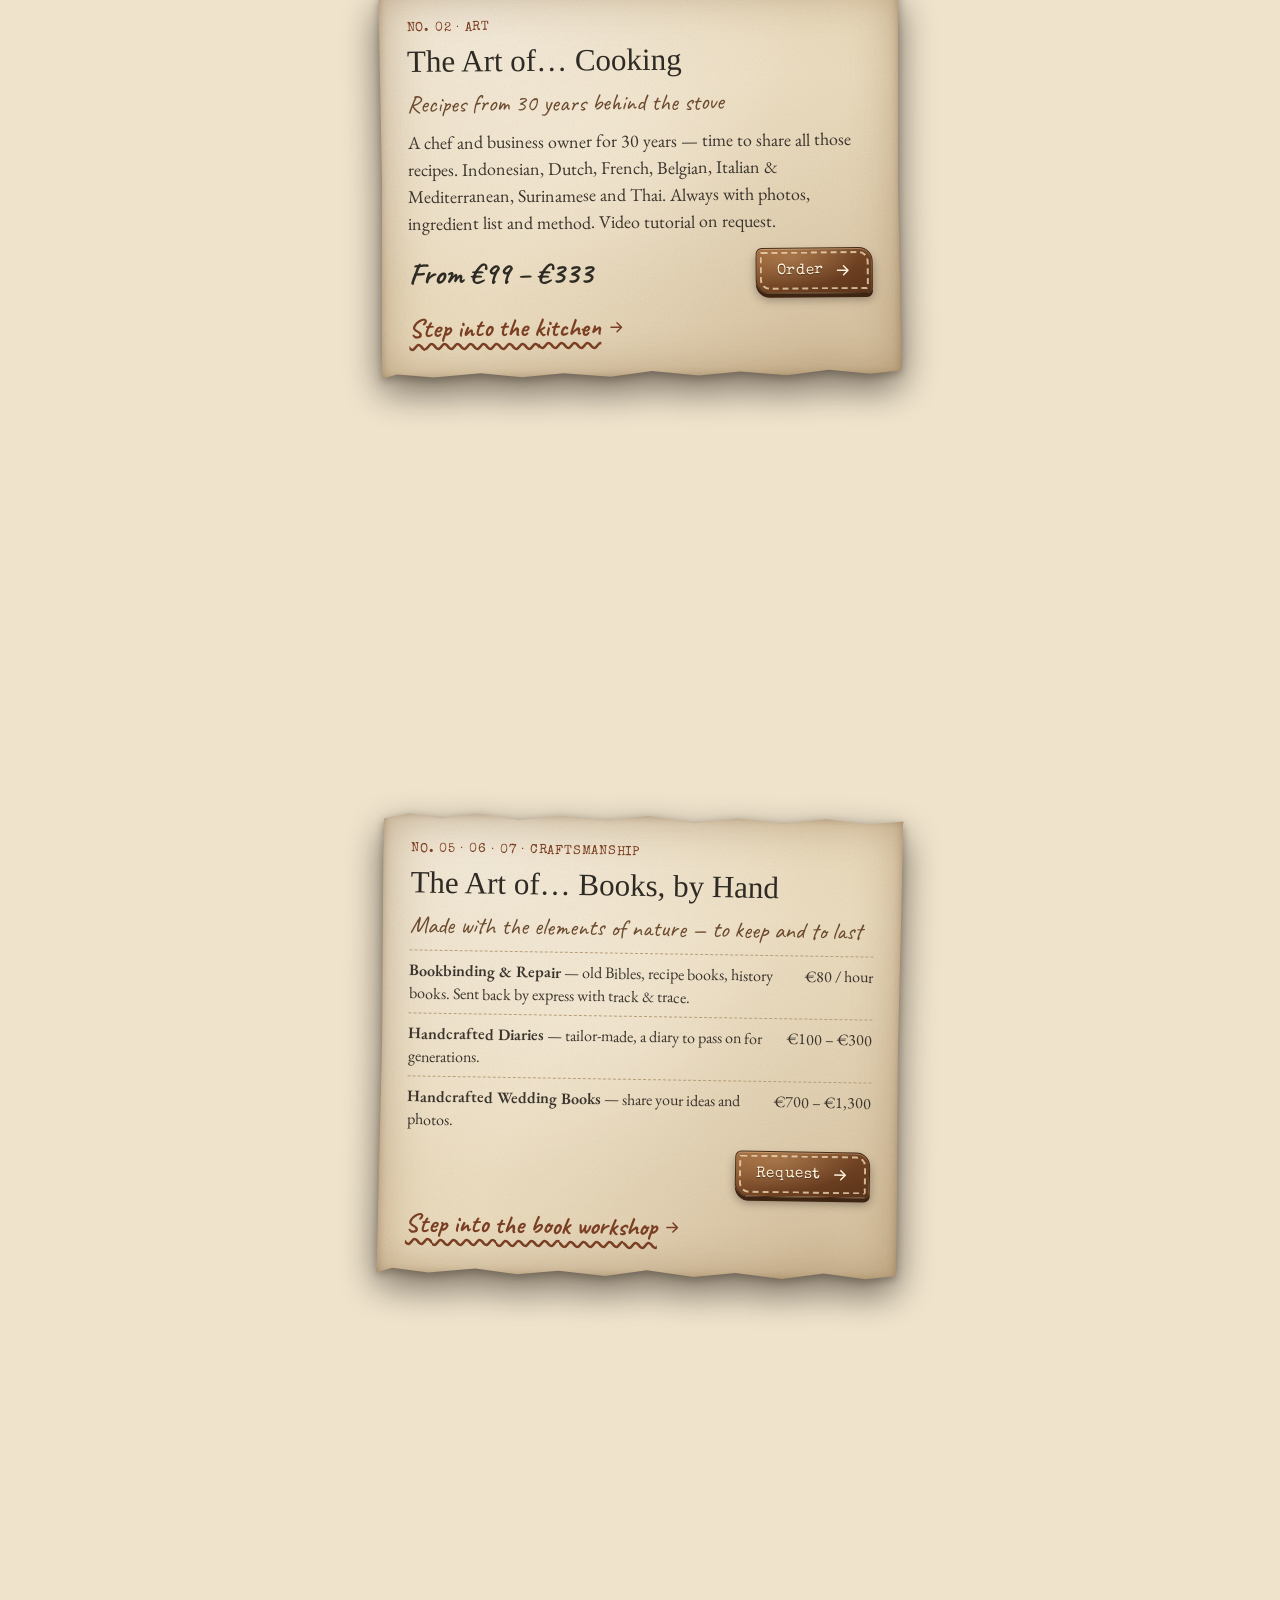
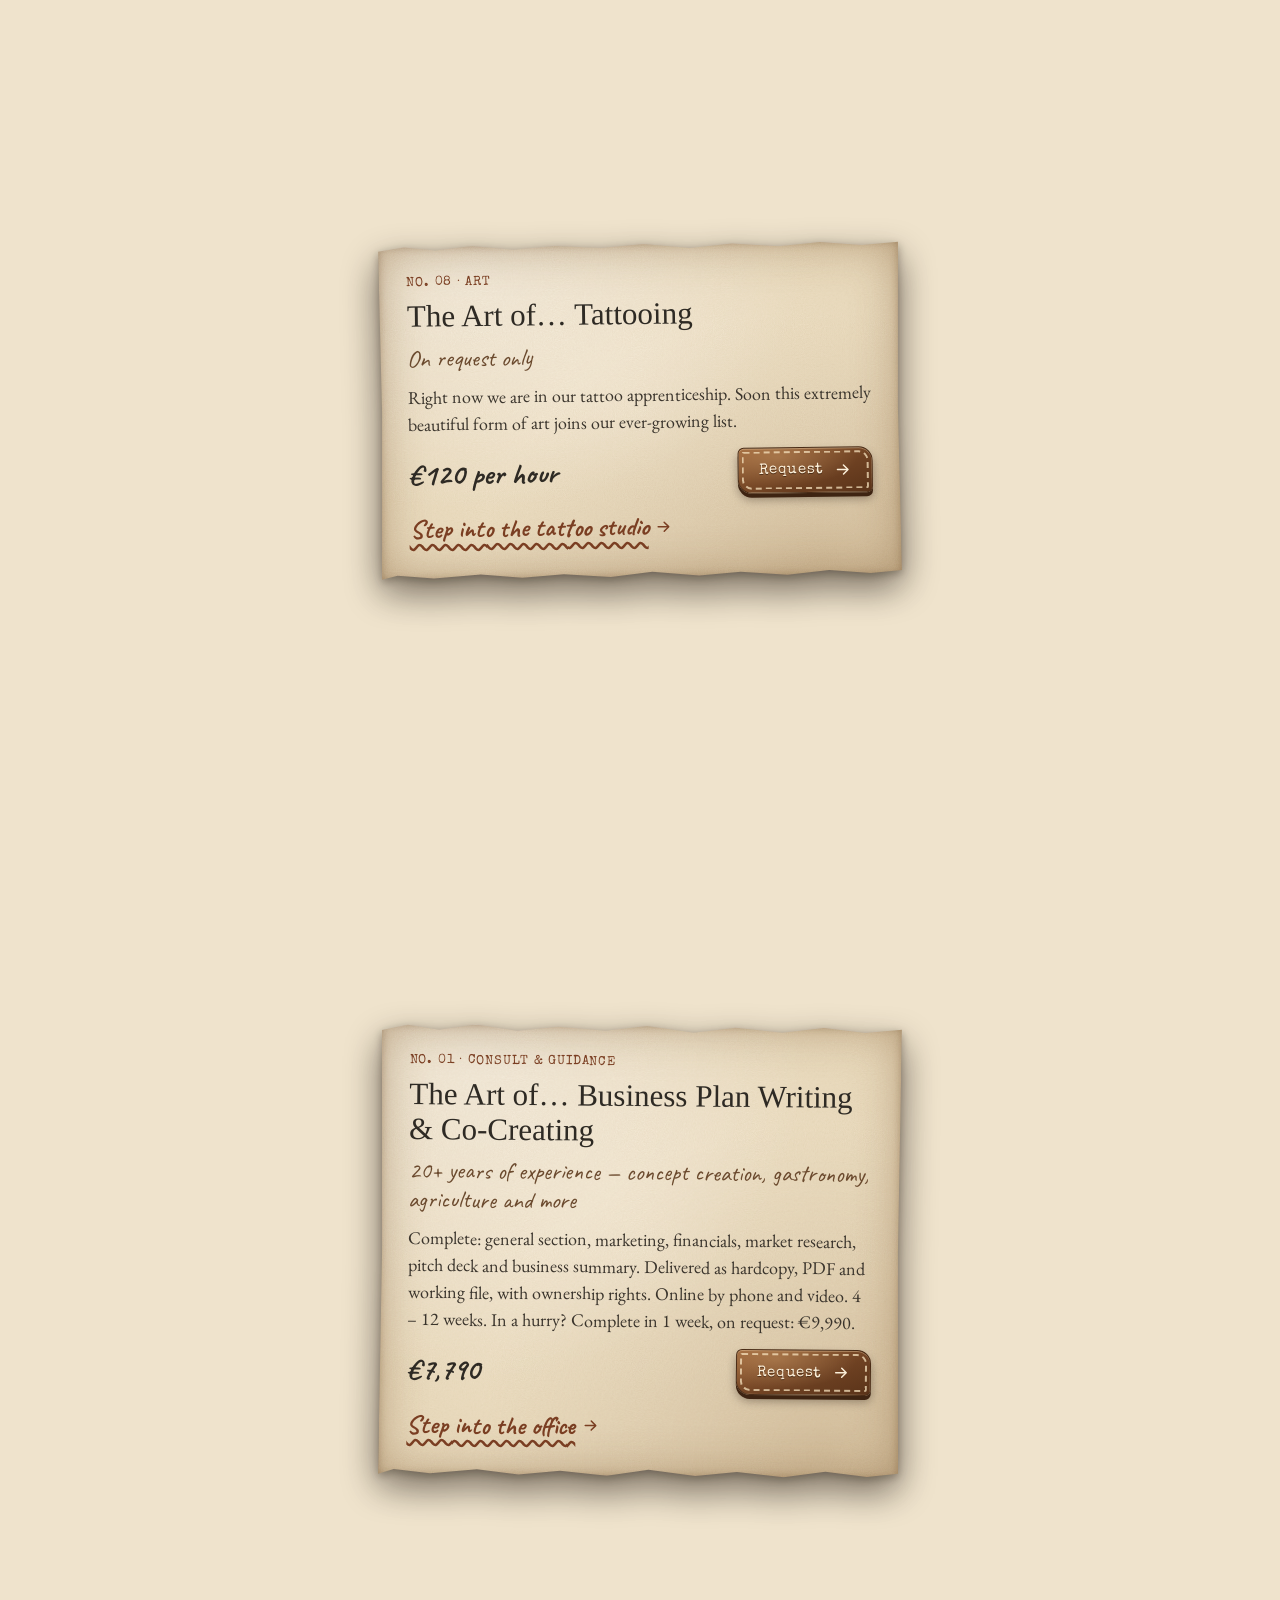
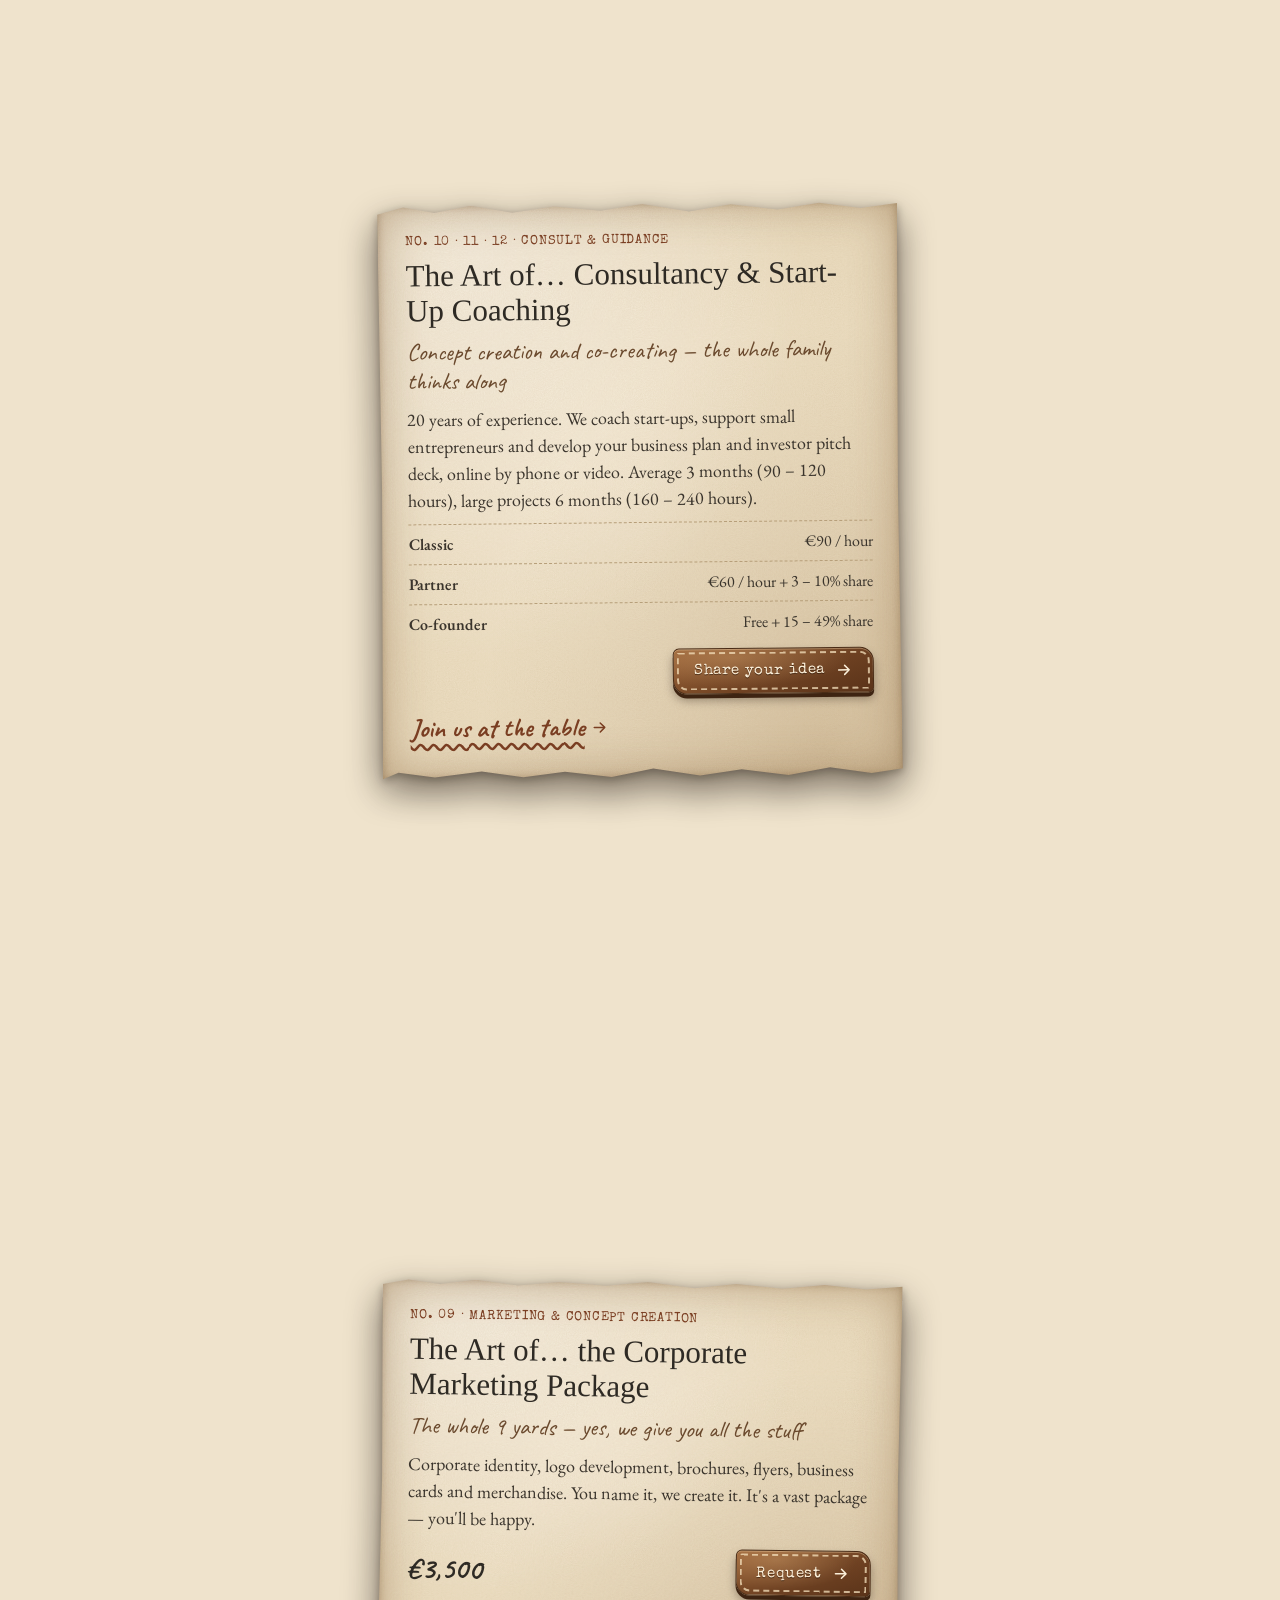
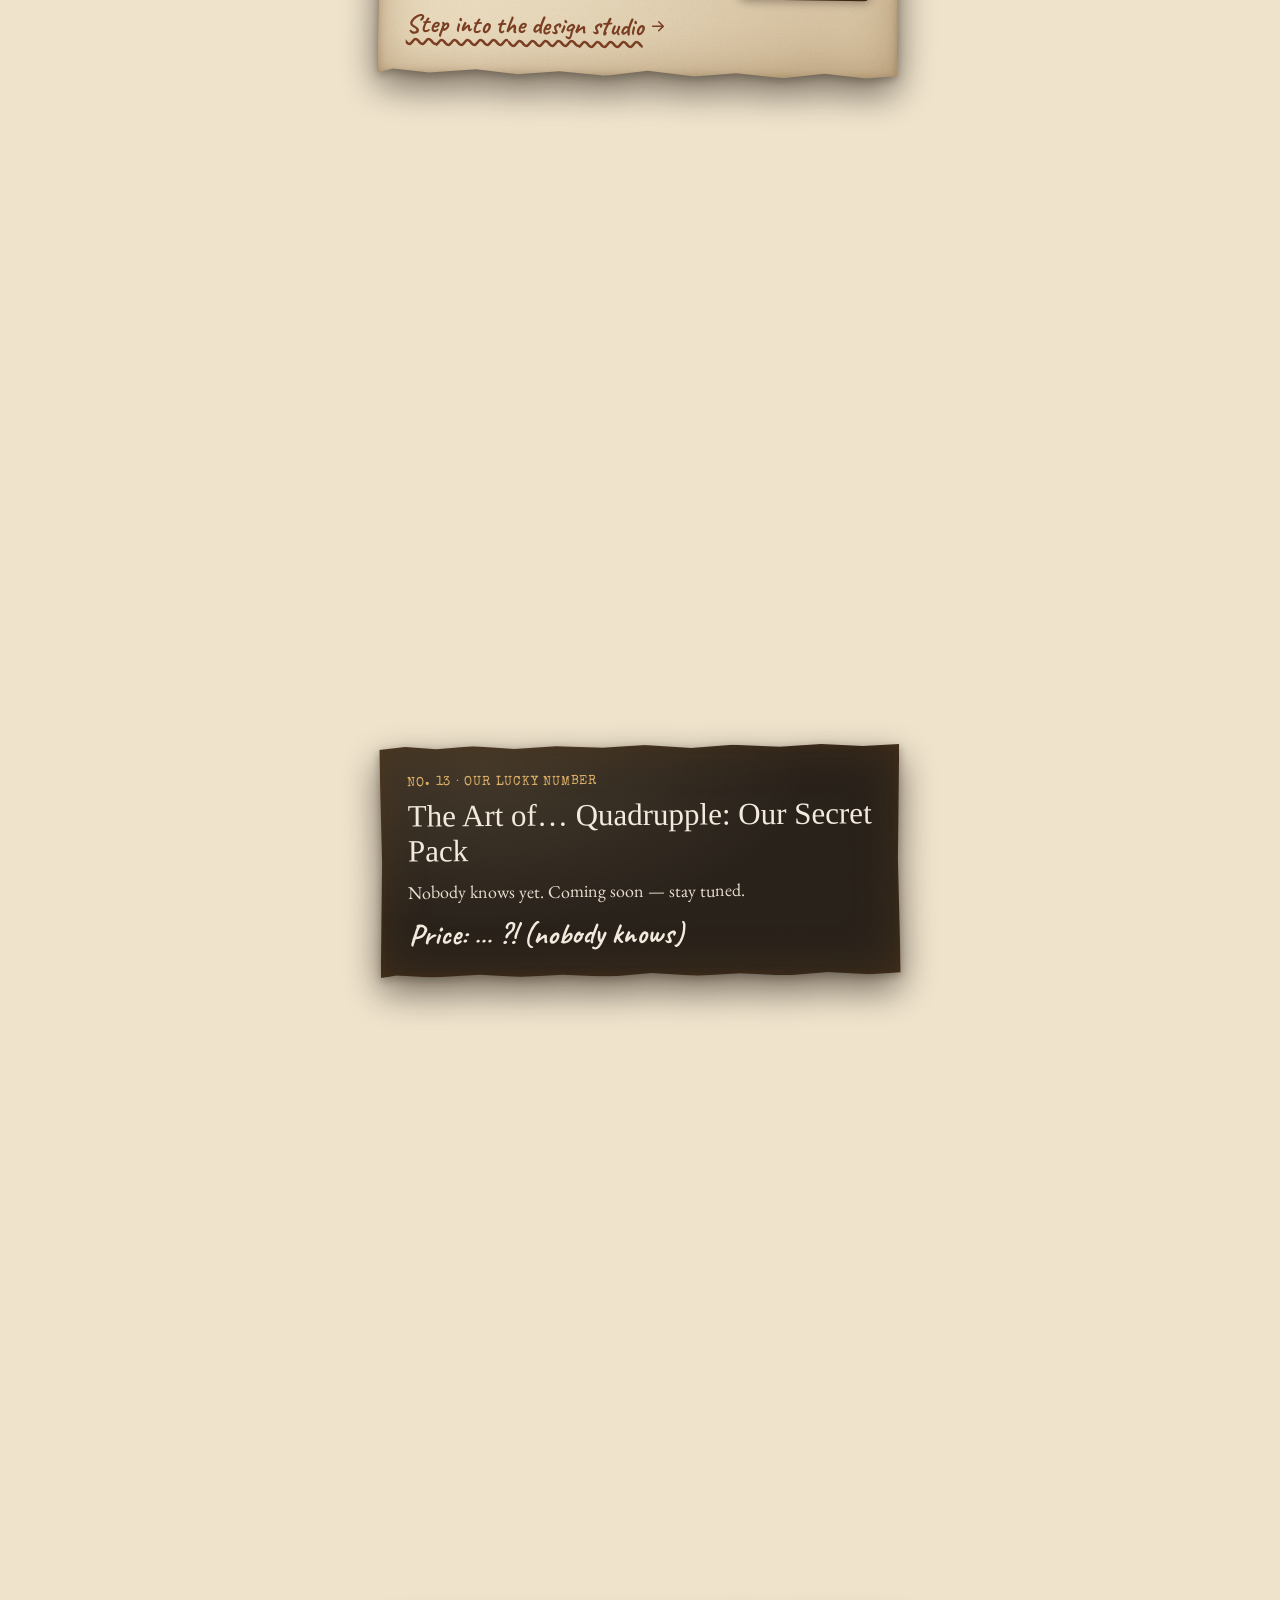
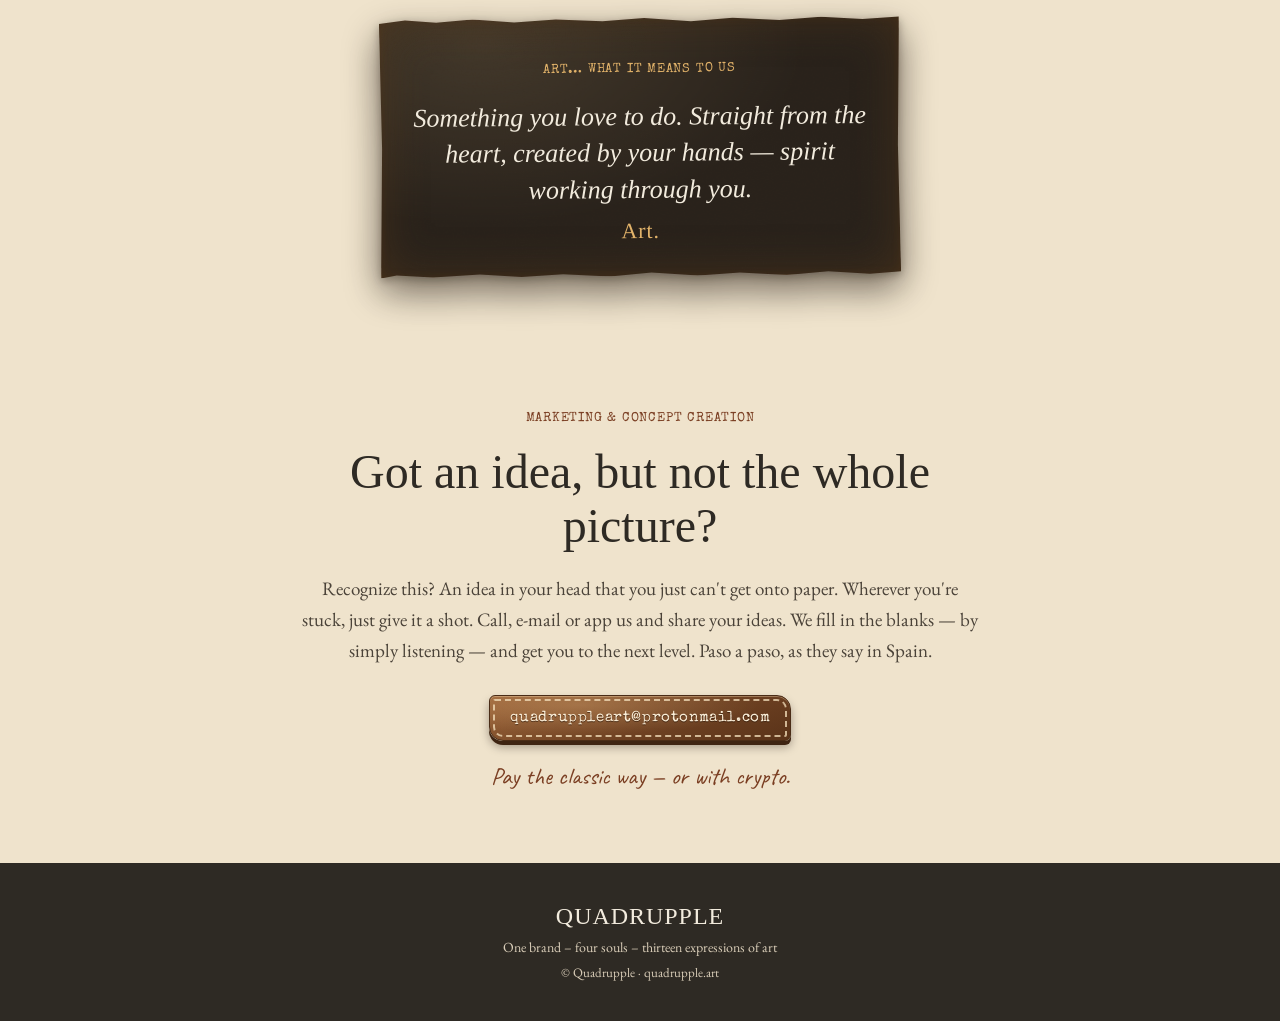
==== commit dc5a4e88: "Welcome: small 'home of the Grey family' under the title, heading back to original Co-Authored-By: C" ====
--- a/craft.html
+++ b/craft.html
@@ -7,11 +7,11 @@
 <link rel="preconnect" href="https://fonts.googleapis.com">
 <link rel="preconnect" href="https://fonts.gstatic.com" crossorigin>
 <link href="https://fonts.googleapis.com/css2?family=IM+Fell+English:ital@0;1&family=IM+Fell+English+SC&family=EB+Garamond:ital,wght@0,400;0,600;1,400&family=Caveat:wght@500;700&family=Special+Elite&family=Libre+Franklin:wght@400;500;600&display=swap" rel="stylesheet">
-<link rel="stylesheet" href="assets/style.css?v=6">
+<link rel="stylesheet" href="assets/style.css?v=9">
 </head>
 <body>
 <div id="page" class="cp"><main id="app"></main></div>
-<script src="assets/lang.js?v=6"></script>
-<script src="assets/craft.js?v=6"></script>
+<script src="assets/lang.js?v=9"></script>
+<script src="assets/craft.js?v=9"></script>
 </body>
 </html>
--- a/assets/style.css
+++ b/assets/style.css
@@ -146,3 +146,6 @@
 .t-charcoal .photo{aspect-ratio:auto;height:auto;object-fit:contain;background:#fff}
 .photo.pj{aspect-ratio:auto;height:auto;object-fit:contain}
 .project{margin:0 0 44px}.project h3{margin:0 0 8px;font-size:26px}.project>p{margin:0 0 18px;max-width:720px}
+@media (max-width:600px){.project .grid{grid-template-columns:1fr 1fr!important;gap:10px!important}.project figcaption{font-size:16px!important}}
+.t-studio .photo{aspect-ratio:auto;height:auto;object-fit:contain}
+.sublabel{margin:-4px 0 14px;font-size:22px;color:#5E554A}
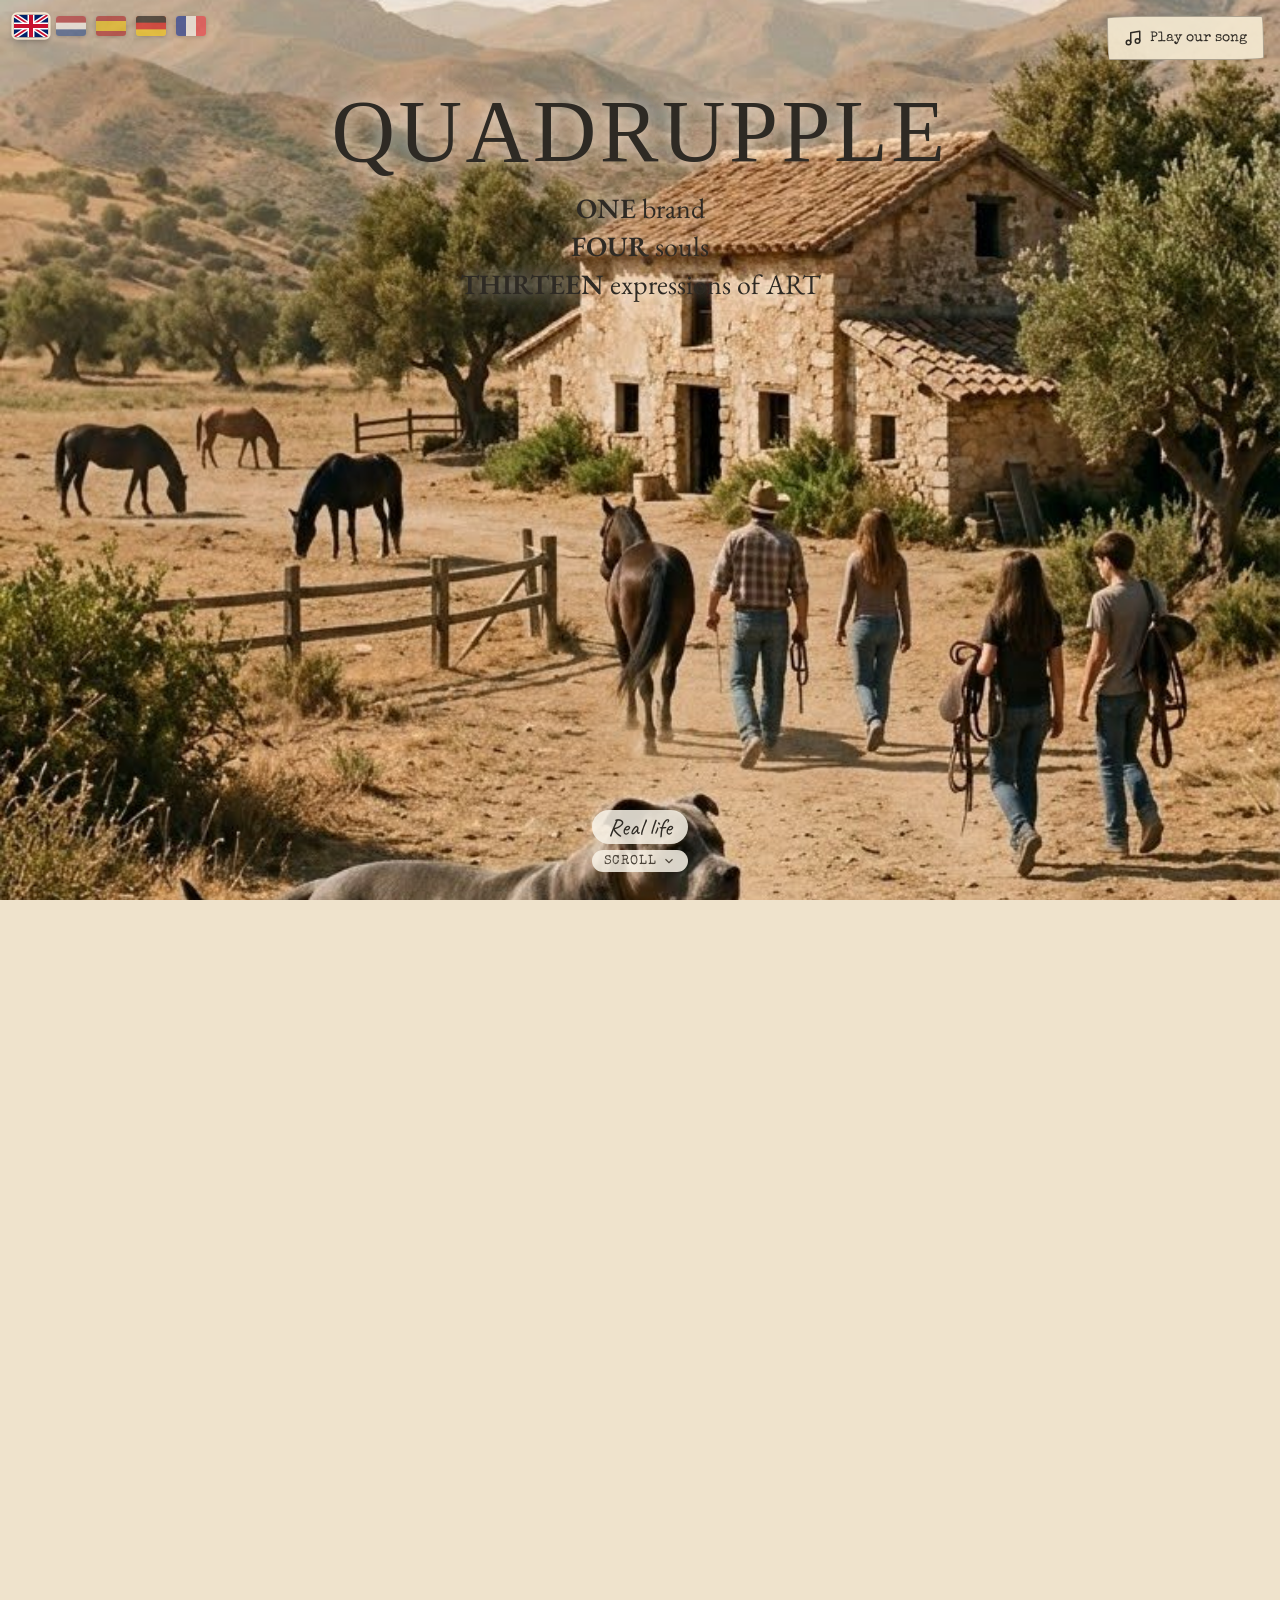
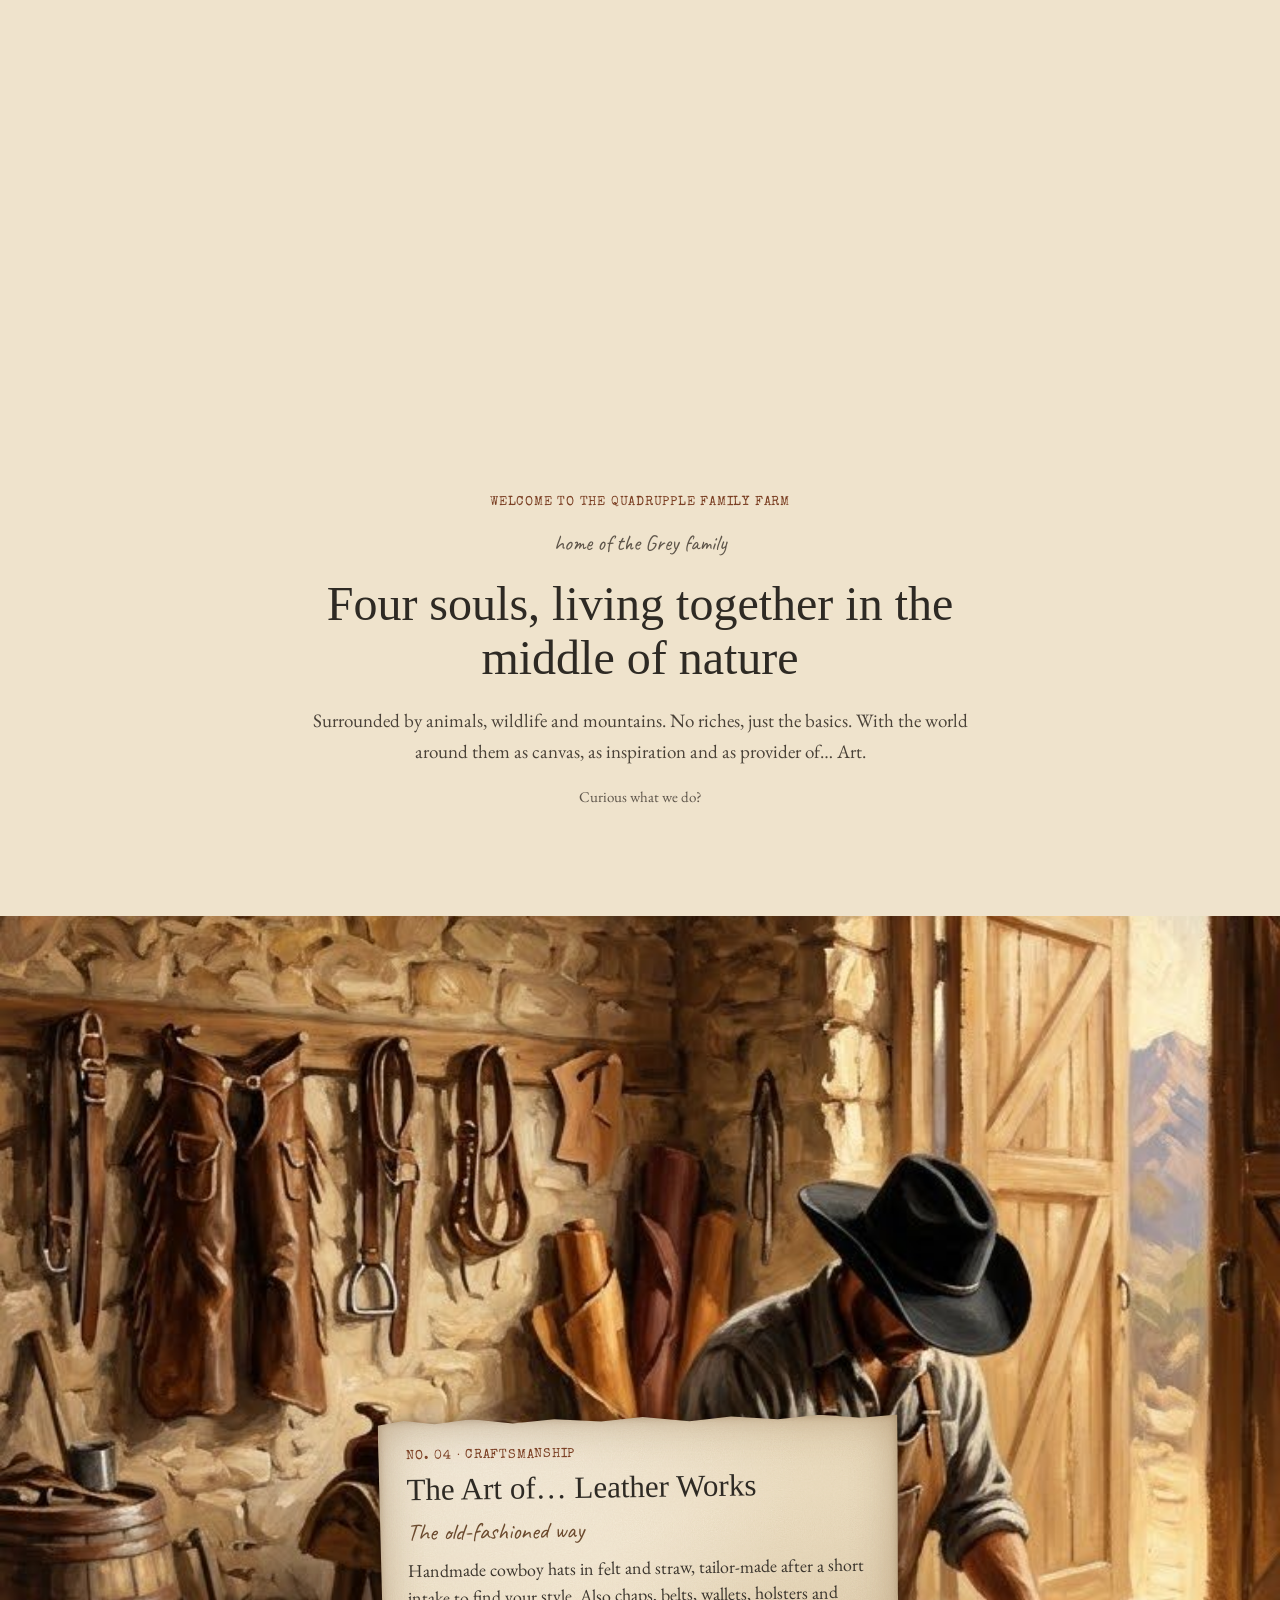
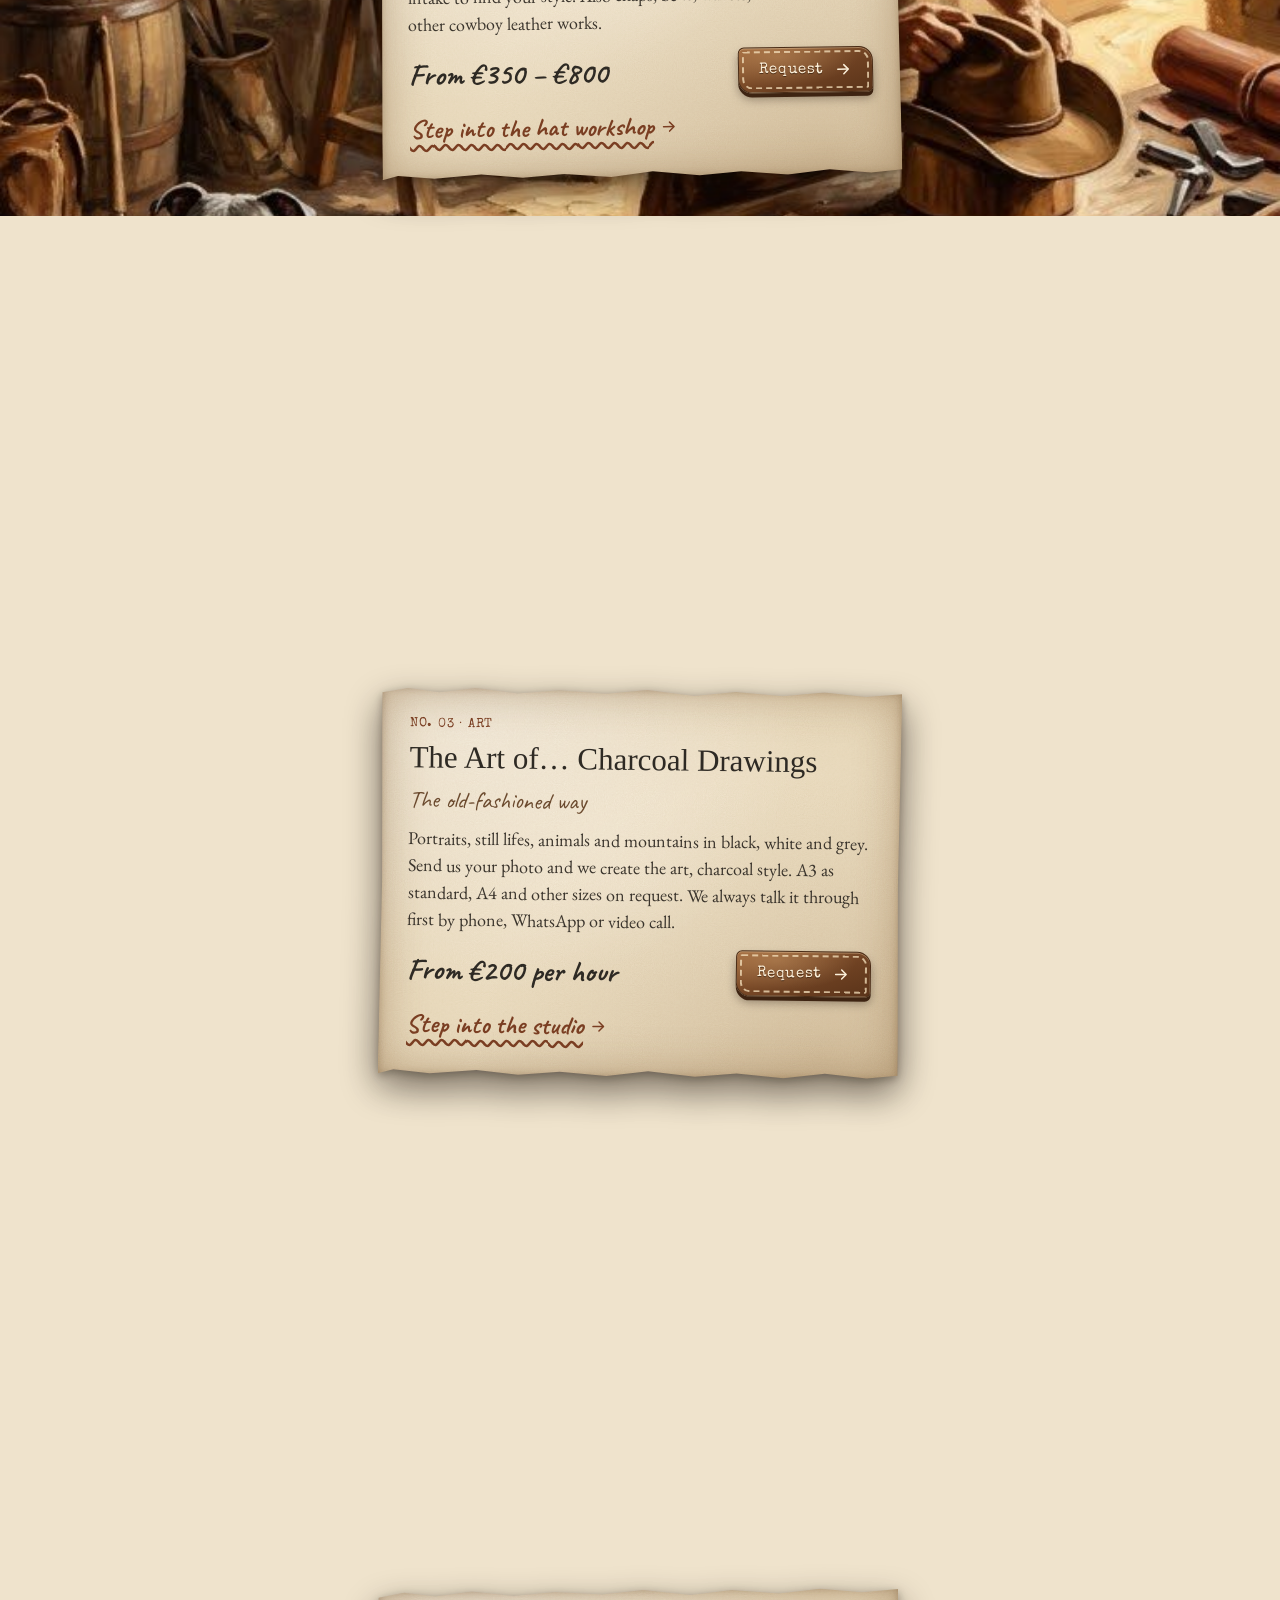
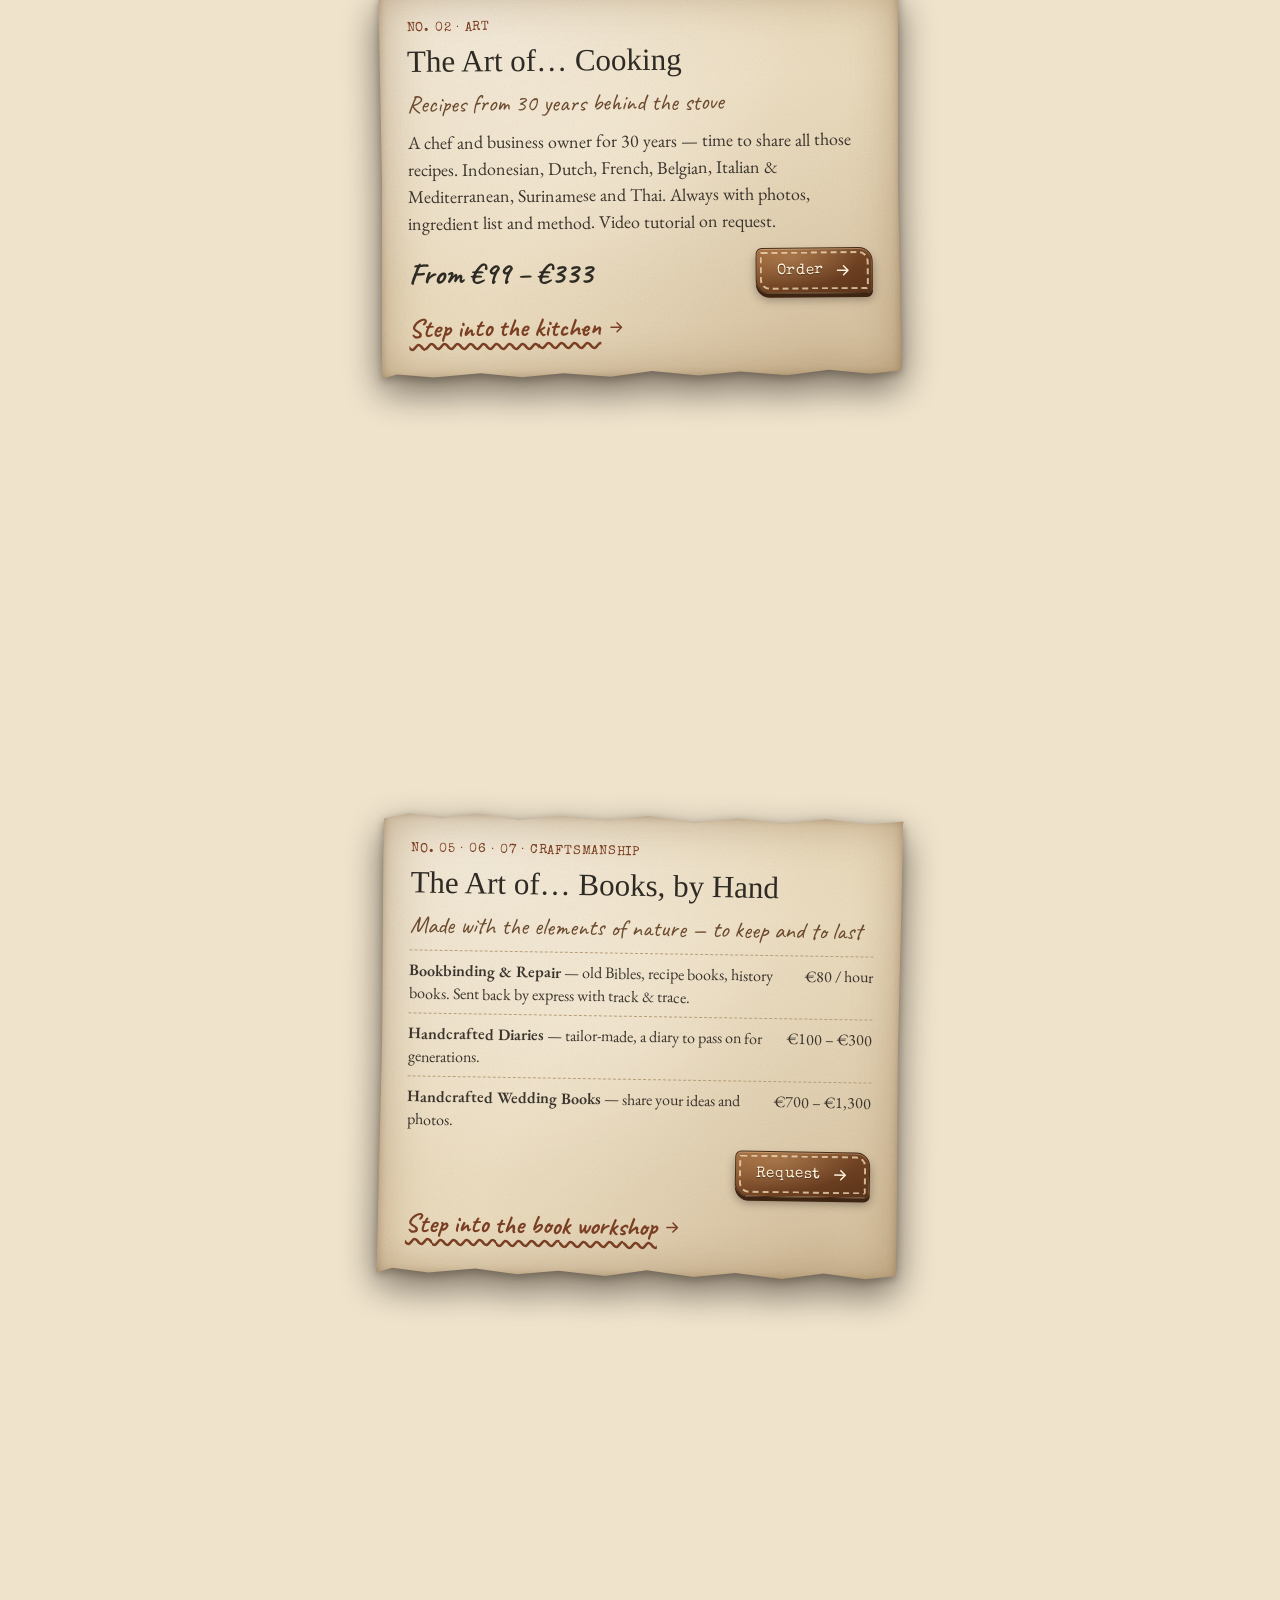
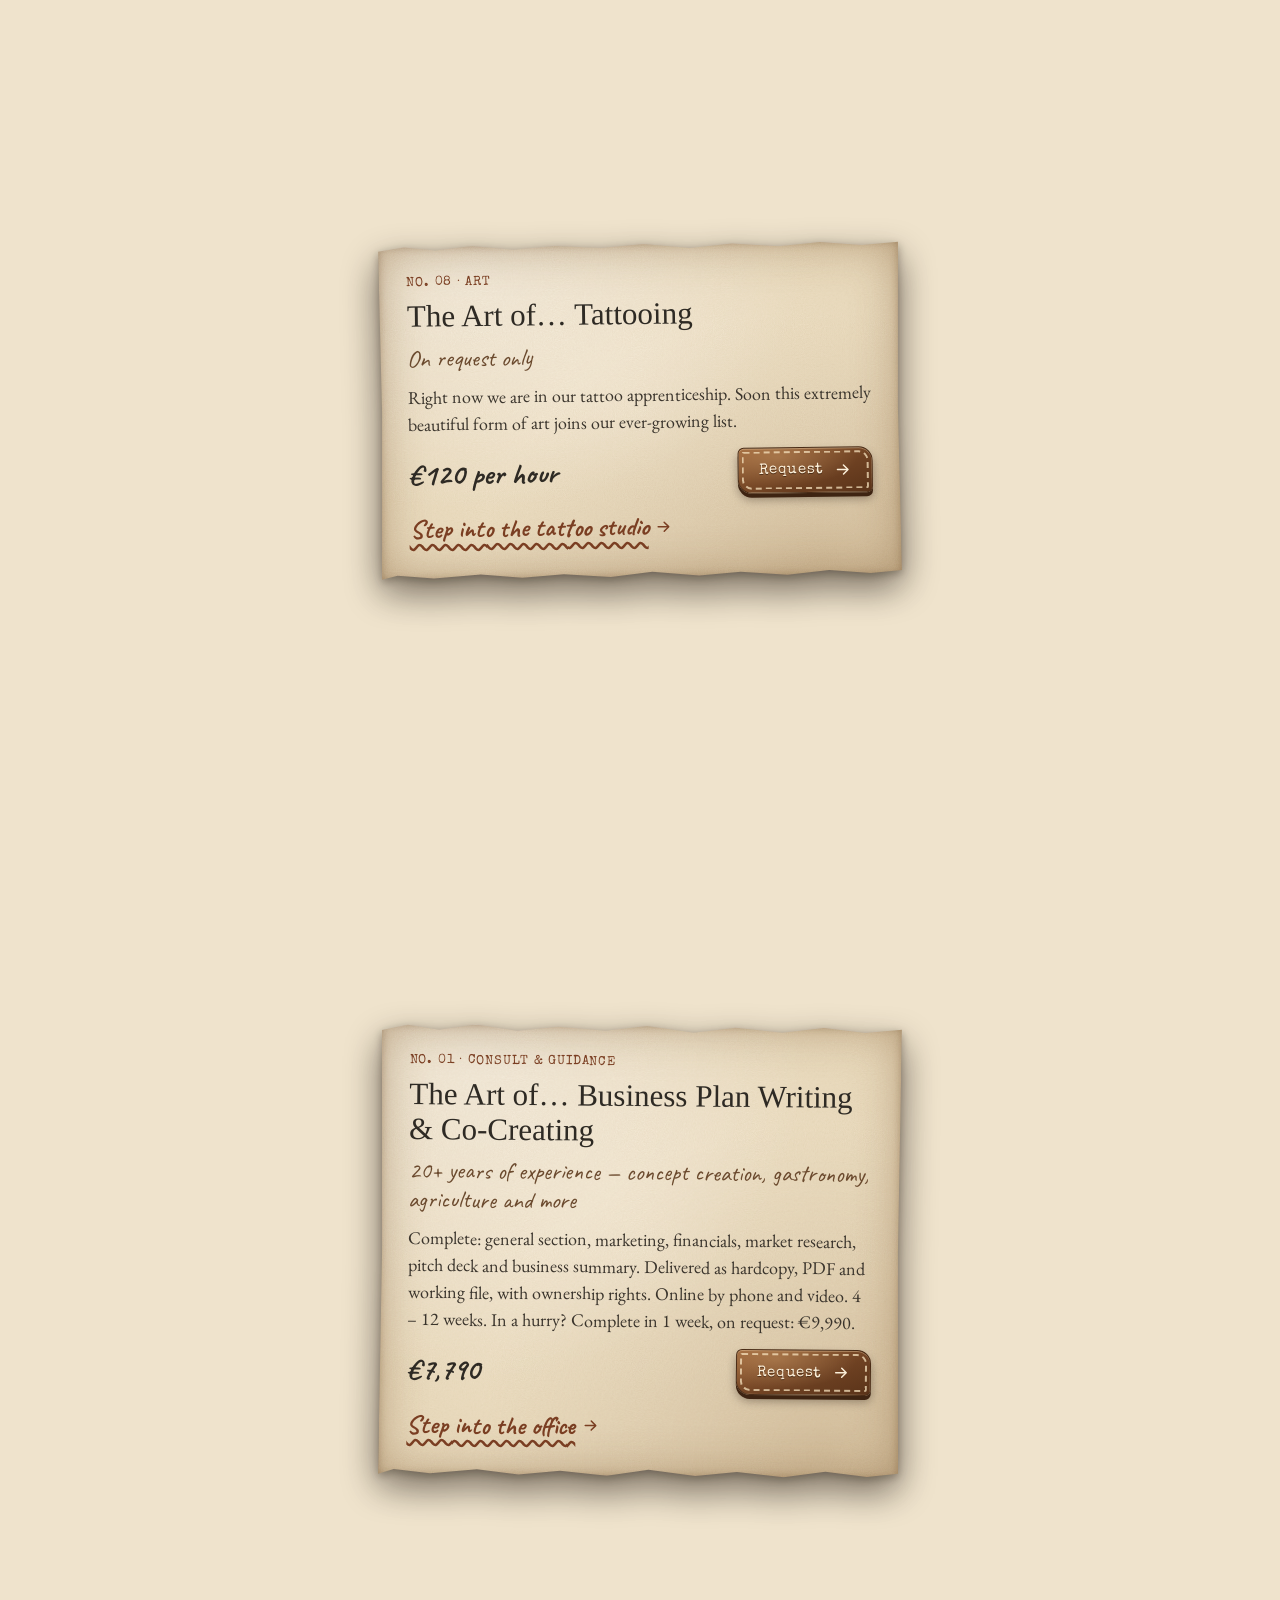
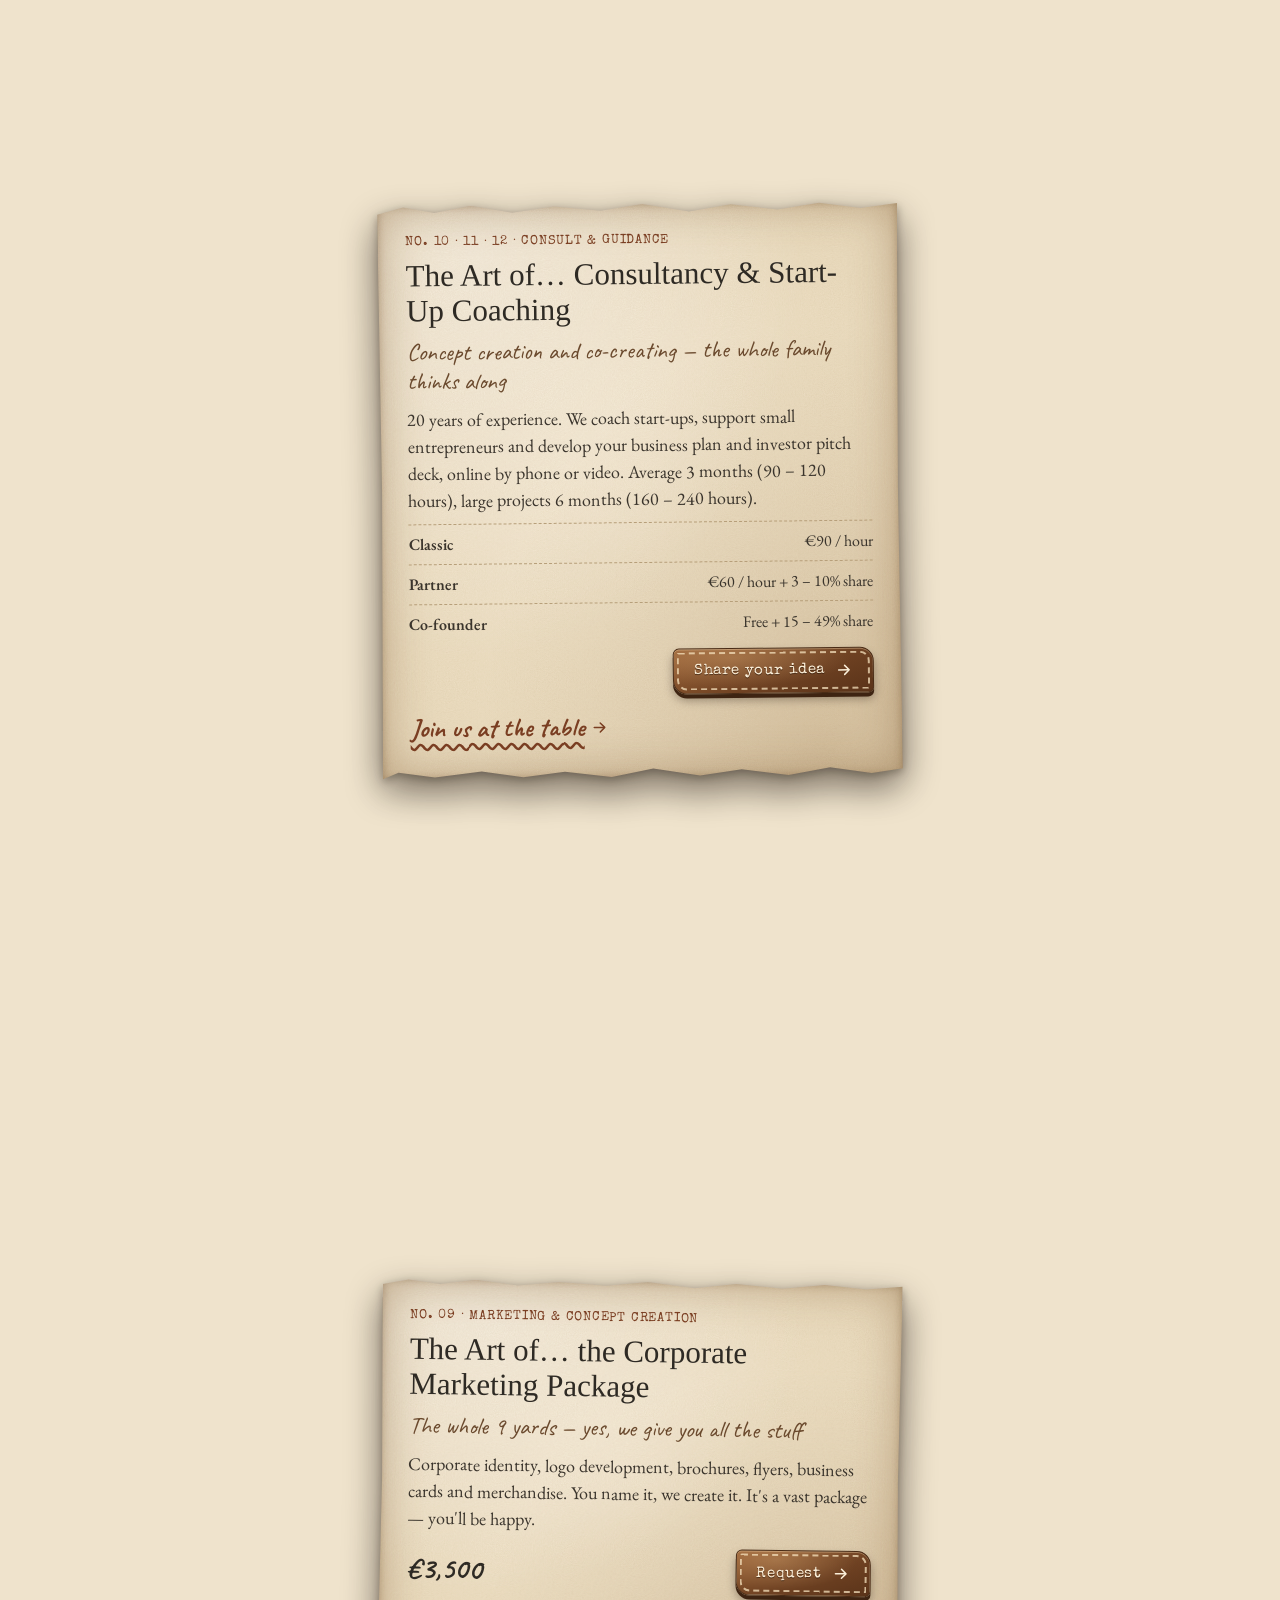
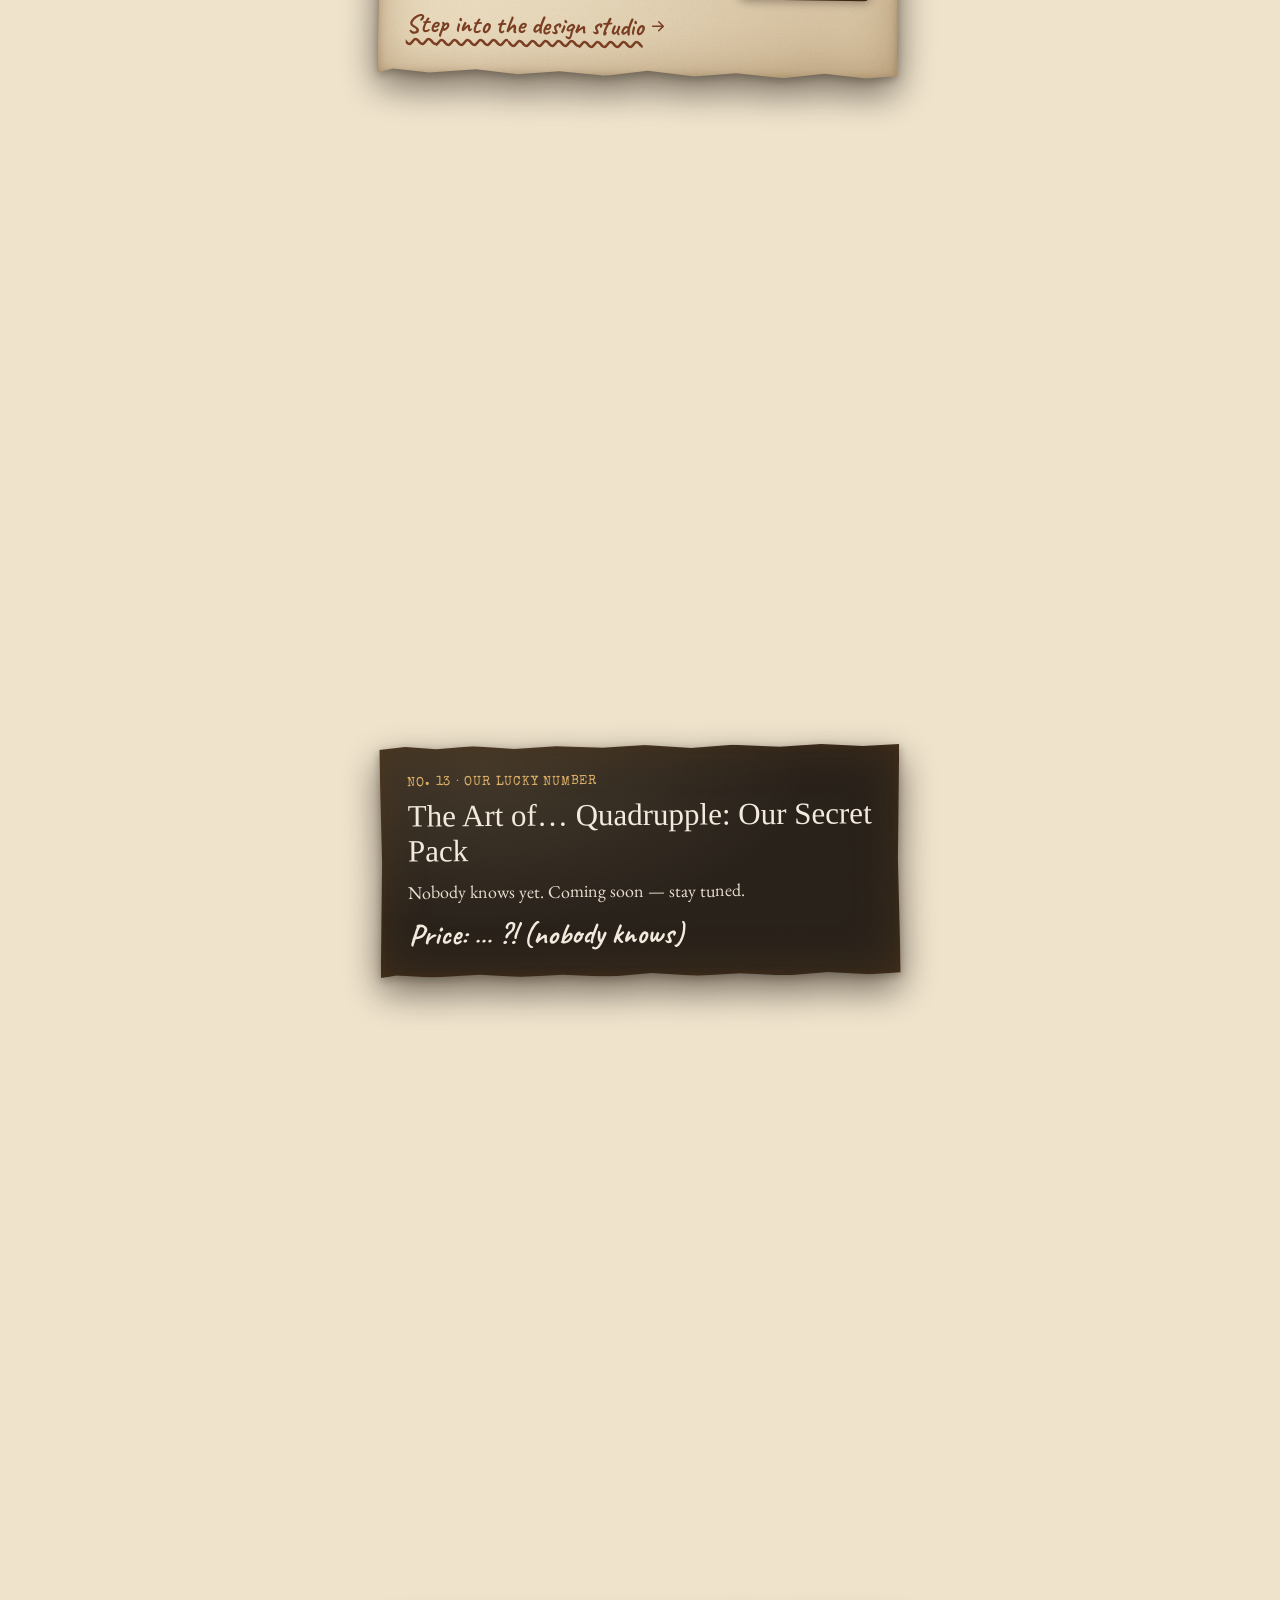
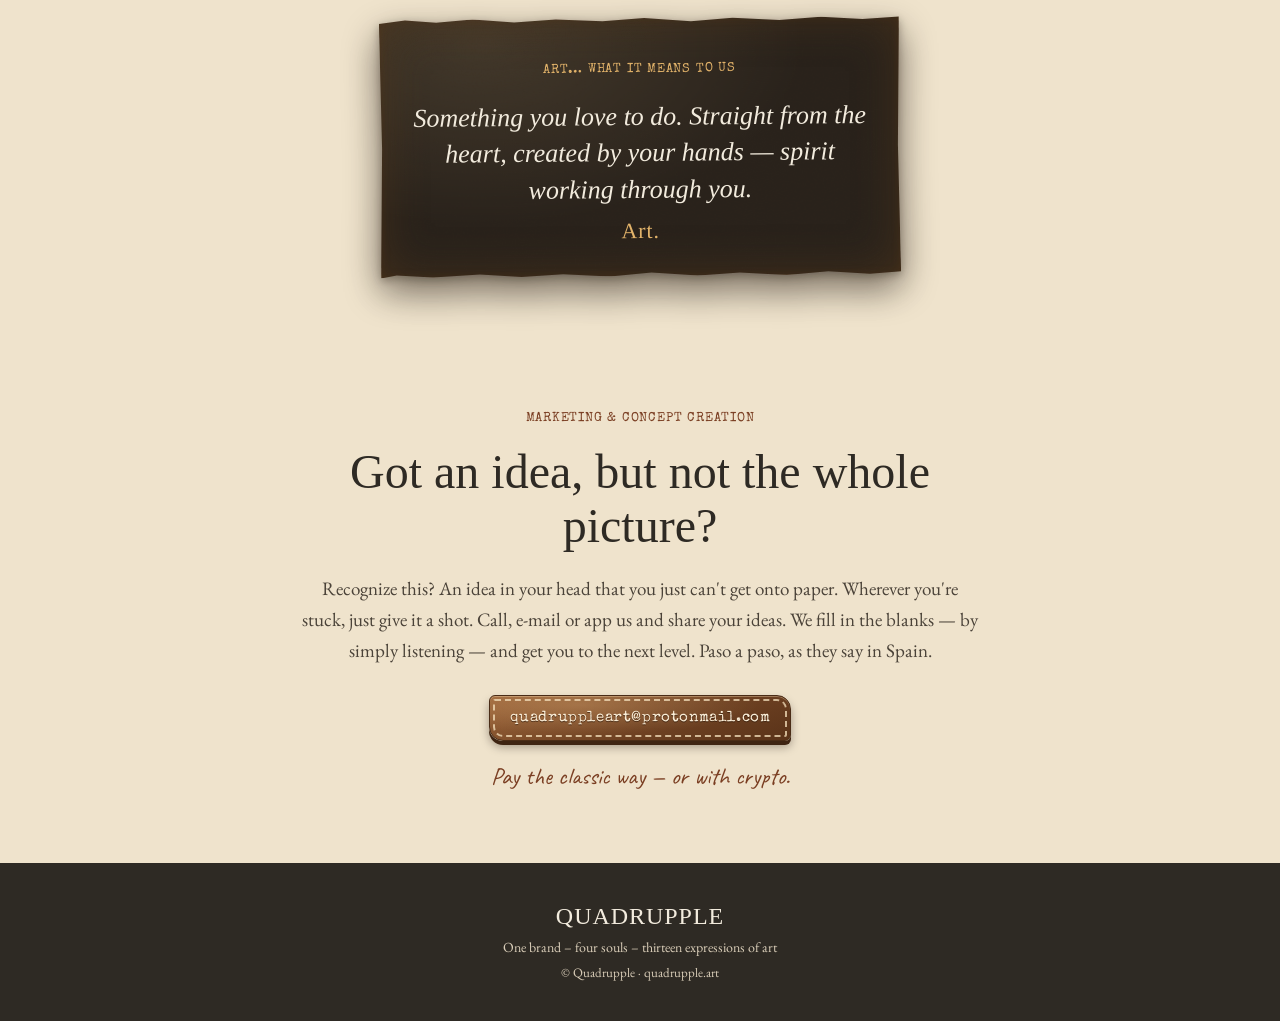
==== commit 7af87896: "Language switch: flags instead of letter codes Co-Authored-By: Claude Opus 5.5 <noreply@anthropic.co" ====
--- a/craft.html
+++ b/craft.html
@@ -7,11 +7,11 @@
 <link rel="preconnect" href="https://fonts.googleapis.com">
 <link rel="preconnect" href="https://fonts.gstatic.com" crossorigin>
 <link href="https://fonts.googleapis.com/css2?family=IM+Fell+English:ital@0;1&family=IM+Fell+English+SC&family=EB+Garamond:ital,wght@0,400;0,600;1,400&family=Caveat:wght@500;700&family=Special+Elite&family=Libre+Franklin:wght@400;500;600&display=swap" rel="stylesheet">
-<link rel="stylesheet" href="assets/style.css?v=9">
+<link rel="stylesheet" href="assets/style.css?v=10">
 </head>
 <body>
 <div id="page" class="cp"><main id="app"></main></div>
-<script src="assets/lang.js?v=9"></script>
-<script src="assets/craft.js?v=9"></script>
+<script src="assets/lang.js?v=10"></script>
+<script src="assets/craft.js?v=10"></script>
 </body>
 </html>
--- a/assets/style.css
+++ b/assets/style.css
@@ -136,16 +136,16 @@
 
 /* language switch */
 .langbar{position:fixed;top:16px;left:16px;z-index:30}
-.langs{display:flex;gap:2px;padding:3px;border-radius:255px 15px 225px 15px/15px 225px 15px 255px;background:rgba(243,231,207,.95);border:1px solid rgba(46,42,36,.35)}
-.langs a{display:inline-flex;align-items:center;justify-content:center;min-width:38px;min-height:38px;padding:0 6px;border-radius:999px;font-family:"Special Elite",monospace;font-size:13px;color:#2E2A24;text-decoration:none}
-.langs a.on{background:#3B2A1E;color:#FBEFD9}
-.cp nav .langs{background:transparent;border-color:rgba(255,255,255,.35)}
-.cp nav .langs a{min-height:36px;color:var(--navink);font-size:13px}
-.cp nav .langs a.on{background:var(--navink);color:var(--nav)}
-@media (max-width:520px){.langs a{min-width:34px;padding:0 4px;font-size:12px}.music span{display:none}}
+.langs{display:flex;gap:10px;align-items:center;padding:0;background:none;border:0}
+.langs a{display:block;width:30px;height:20px;border-radius:3px;overflow:hidden;opacity:.55;box-shadow:0 1px 4px rgba(0,0,0,.35);transition:opacity .2s,transform .2s;text-decoration:none}
+.langs a svg{display:block;width:100%;height:100%}
+.langs a:hover{opacity:.9}
+.langs a.on{opacity:1;transform:scale(1.15);box-shadow:0 0 0 2px rgba(251,239,217,.9),0 2px 6px rgba(0,0,0,.4)}
+@media (max-width:520px){.langs{gap:8px}.langs a{width:27px;height:18px}.music span{display:none}}
 .t-charcoal .photo{aspect-ratio:auto;height:auto;object-fit:contain;background:#fff}
 .photo.pj{aspect-ratio:auto;height:auto;object-fit:contain}
 .project{margin:0 0 44px}.project h3{margin:0 0 8px;font-size:26px}.project>p{margin:0 0 18px;max-width:720px}
 @media (max-width:600px){.project .grid{grid-template-columns:1fr 1fr!important;gap:10px!important}.project figcaption{font-size:16px!important}}
 .t-studio .photo{aspect-ratio:auto;height:auto;object-fit:contain}
 .sublabel{margin:-4px 0 14px;font-size:22px;color:#5E554A}
+.cp nav .langs a{display:block;min-height:0;width:27px;height:18px;padding:0}
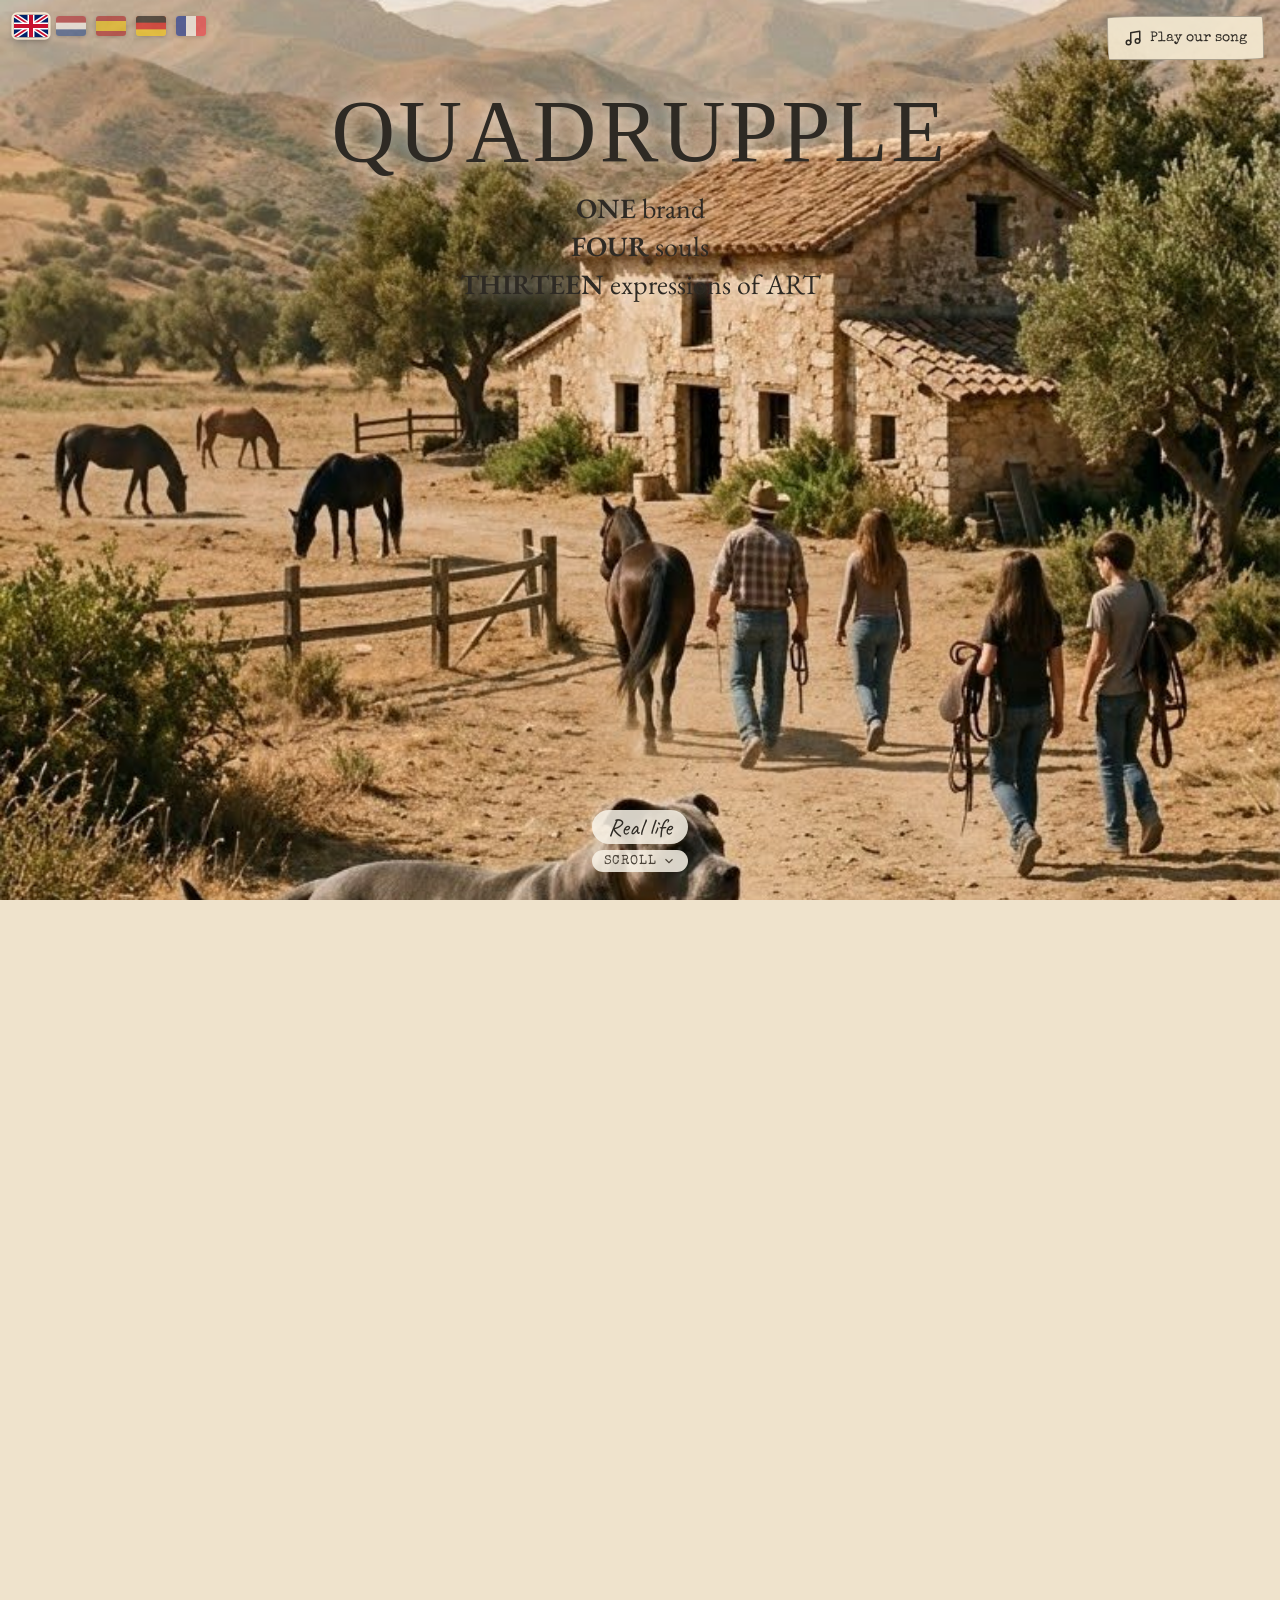
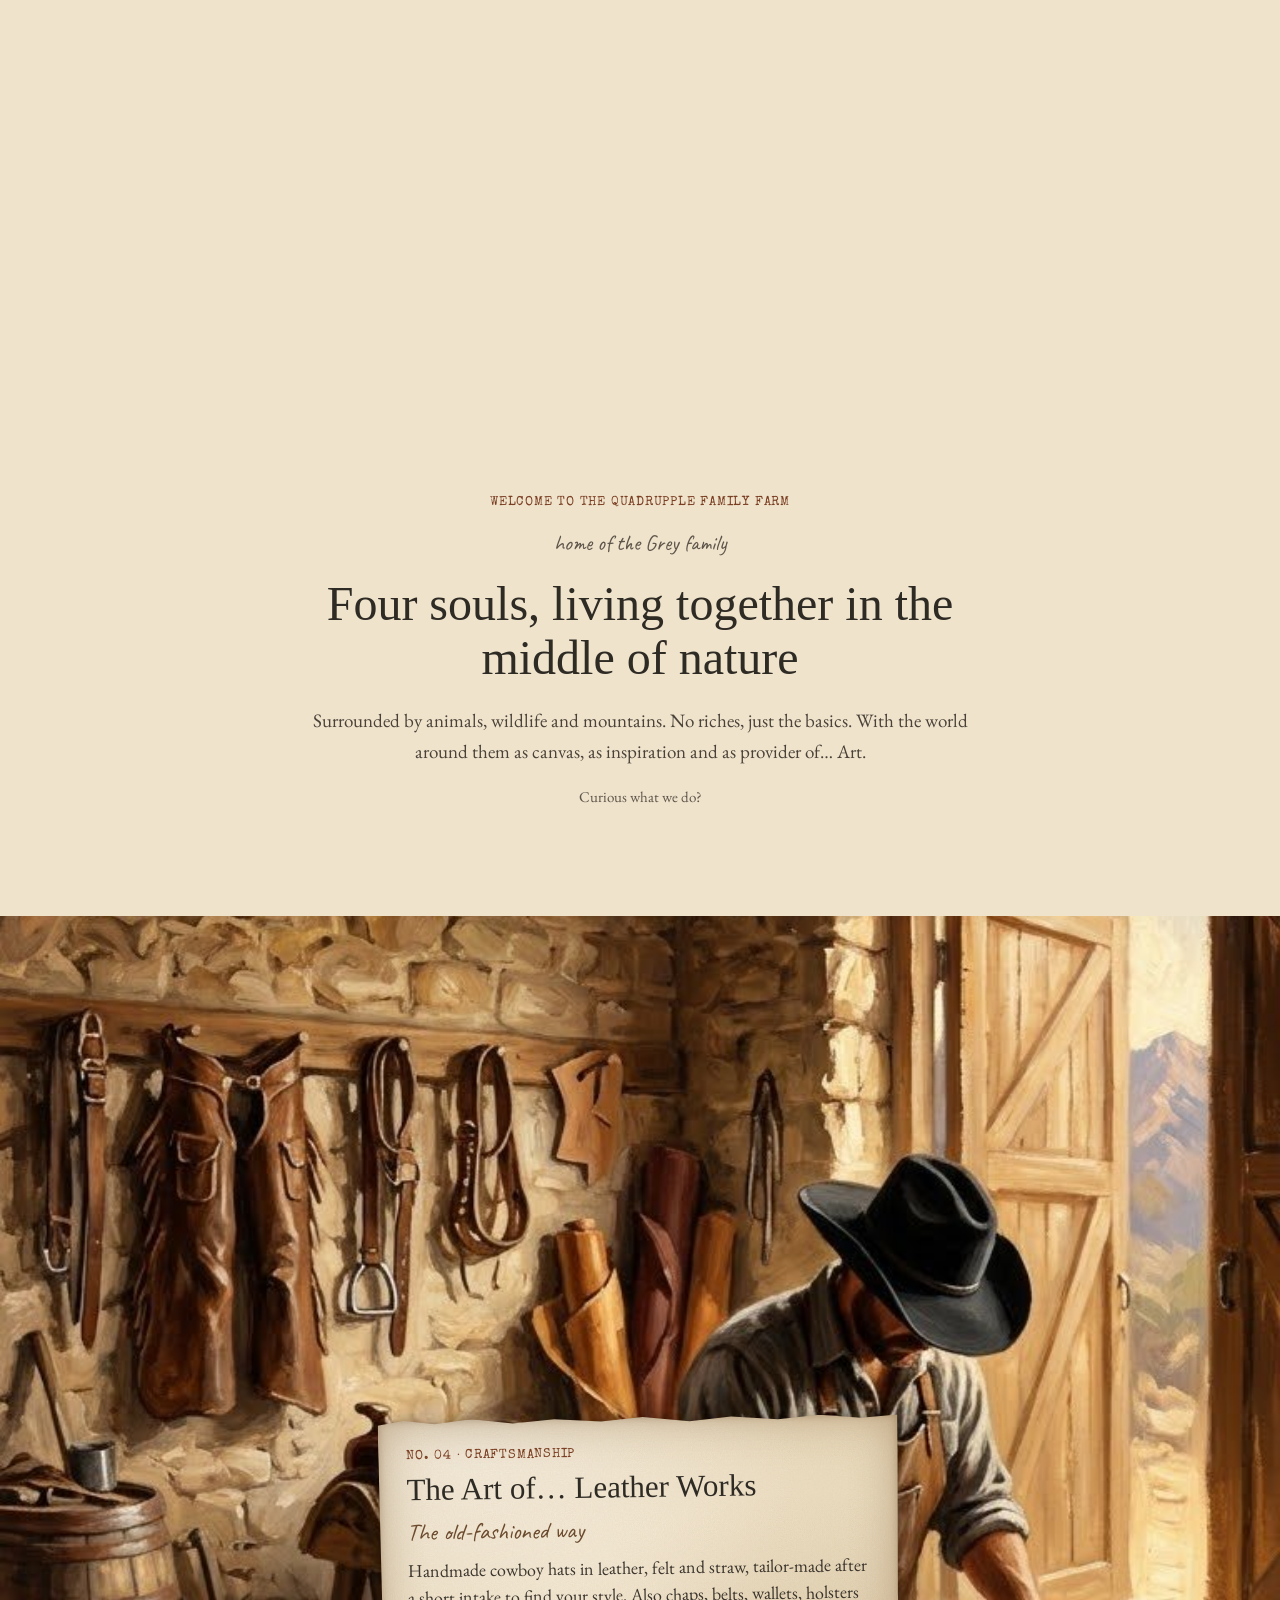
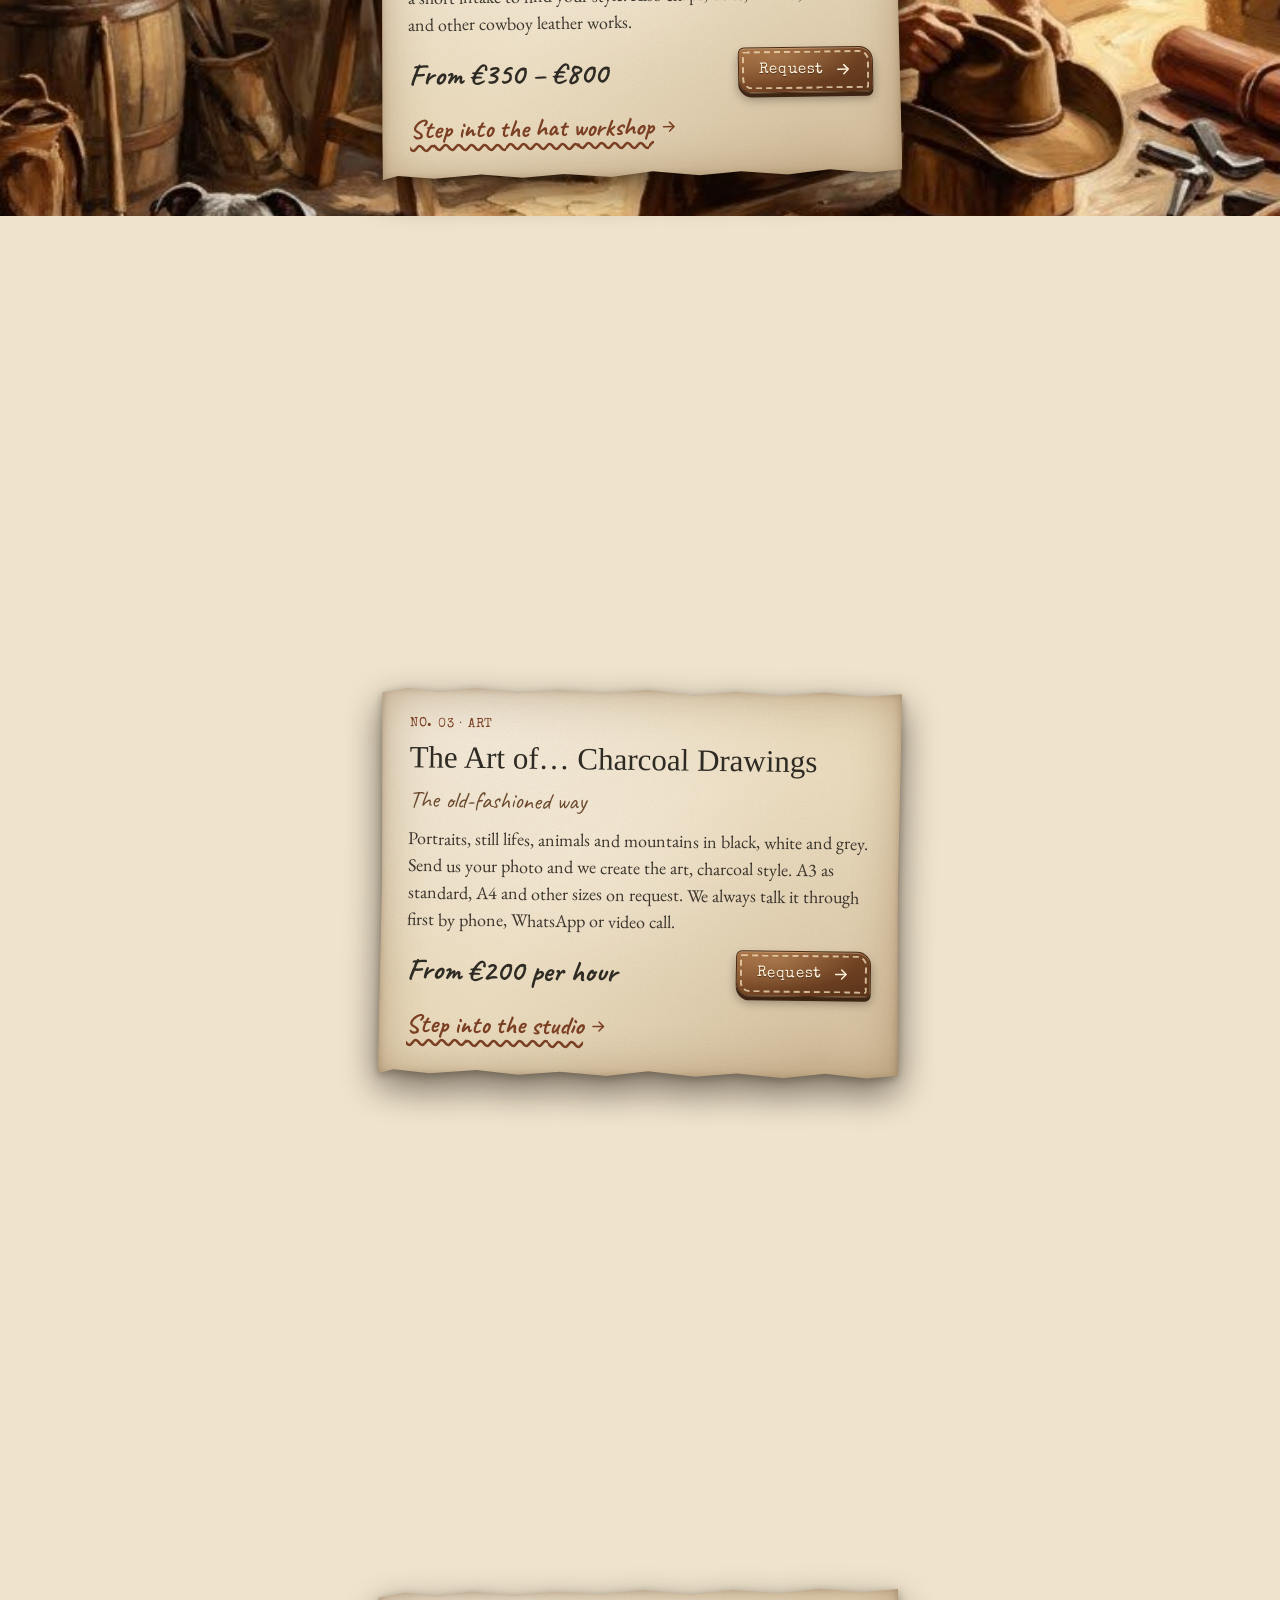
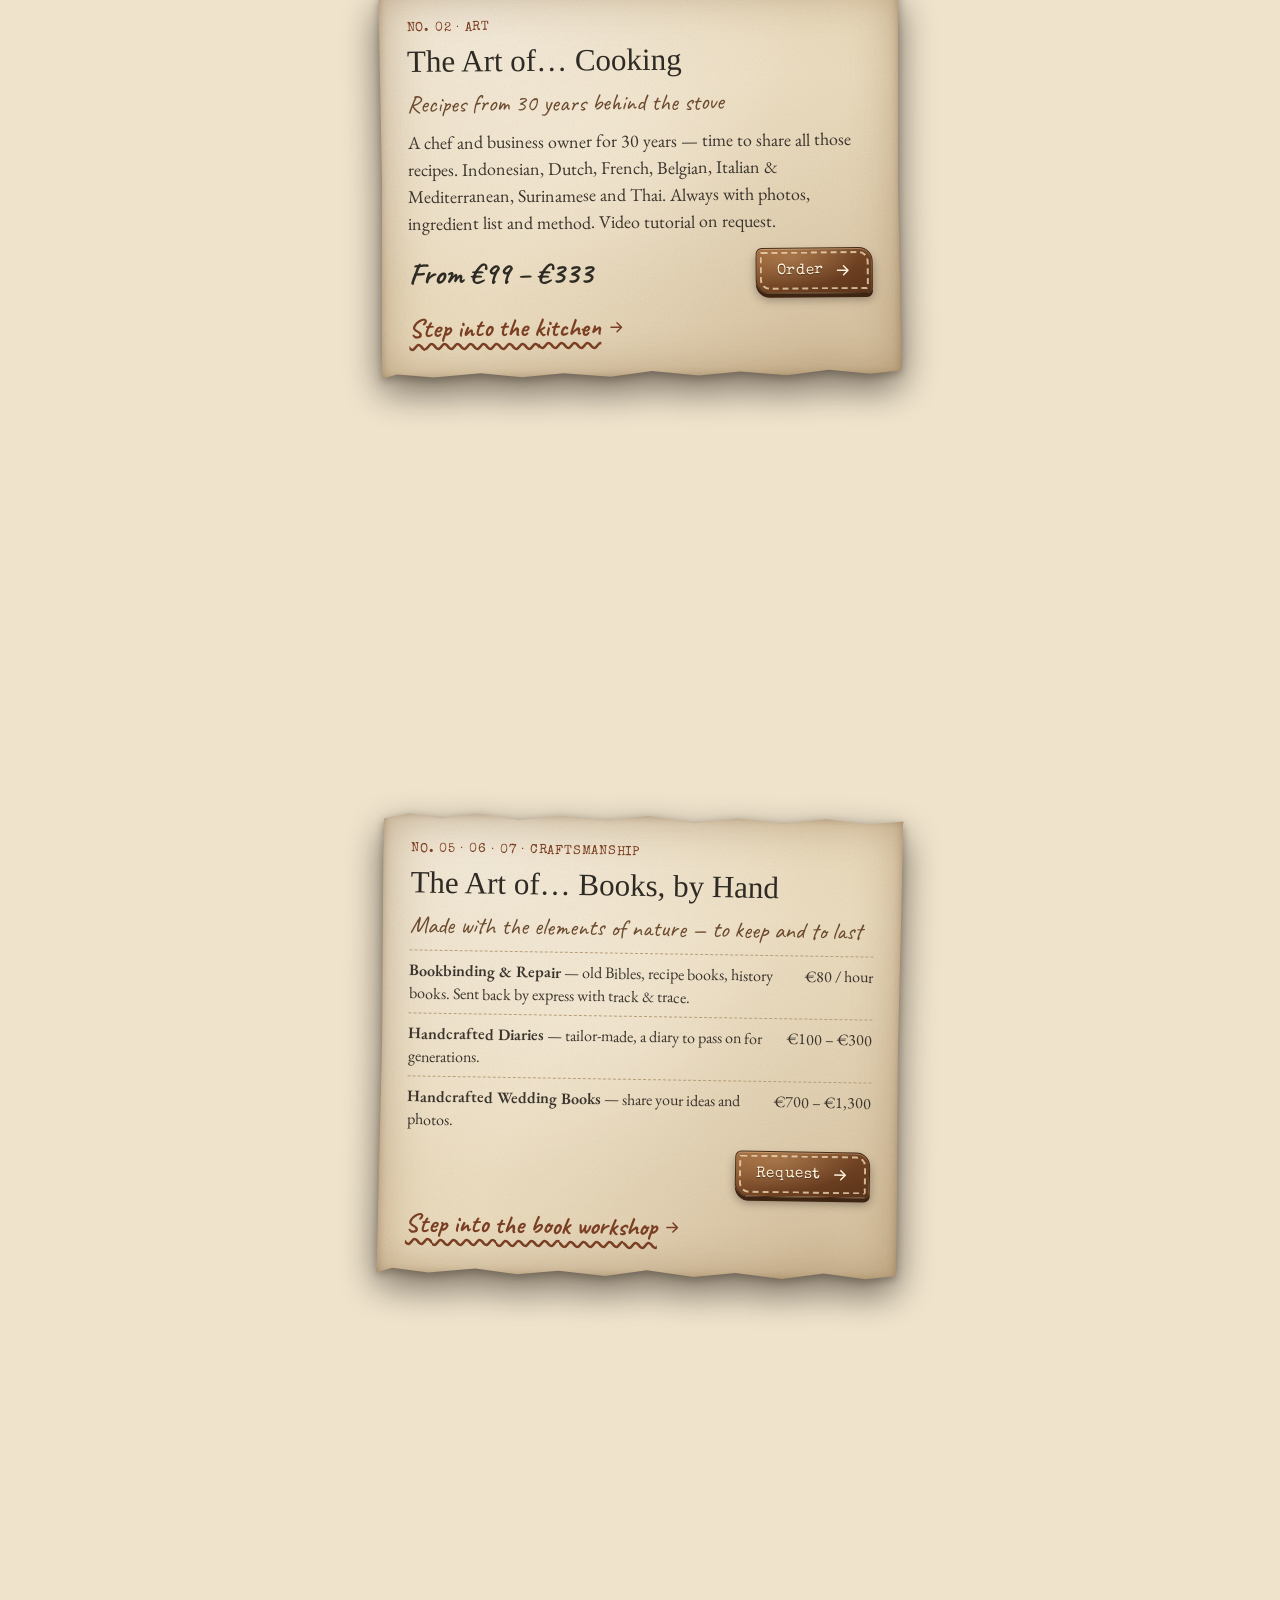
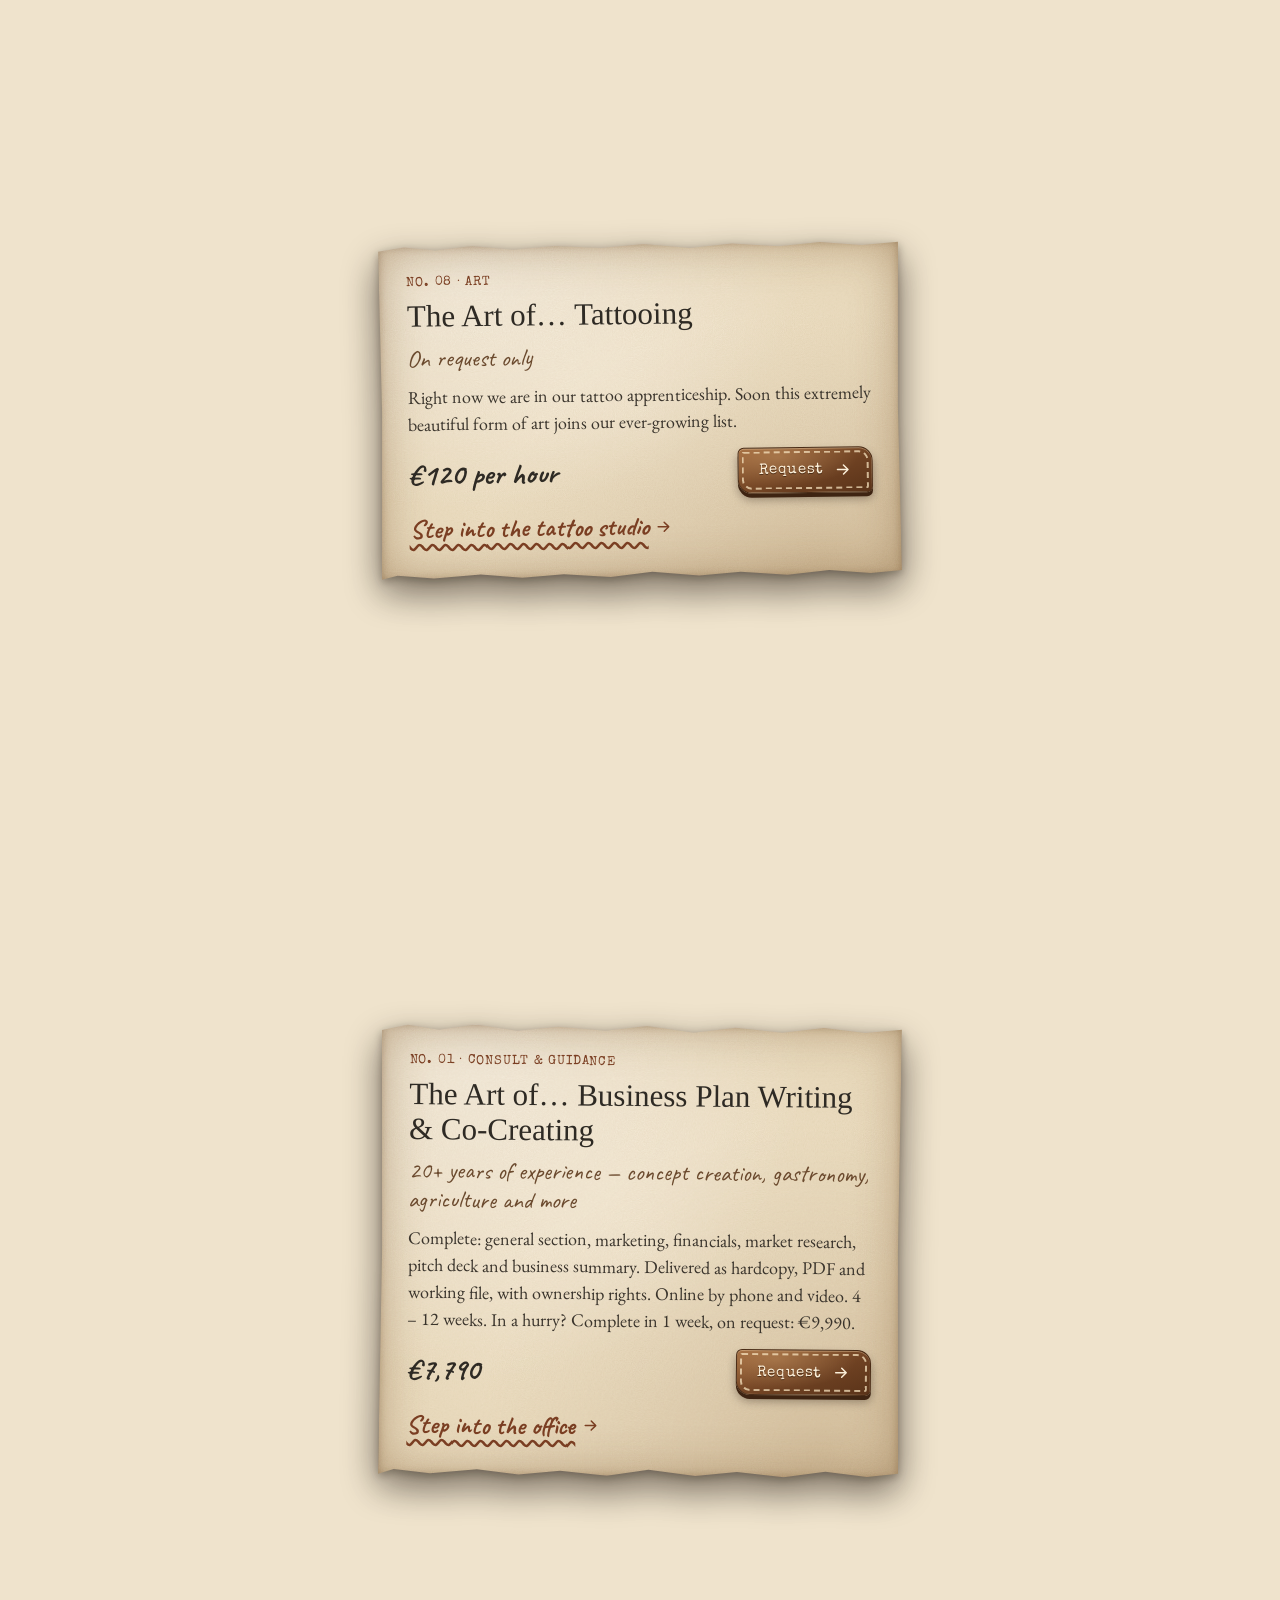
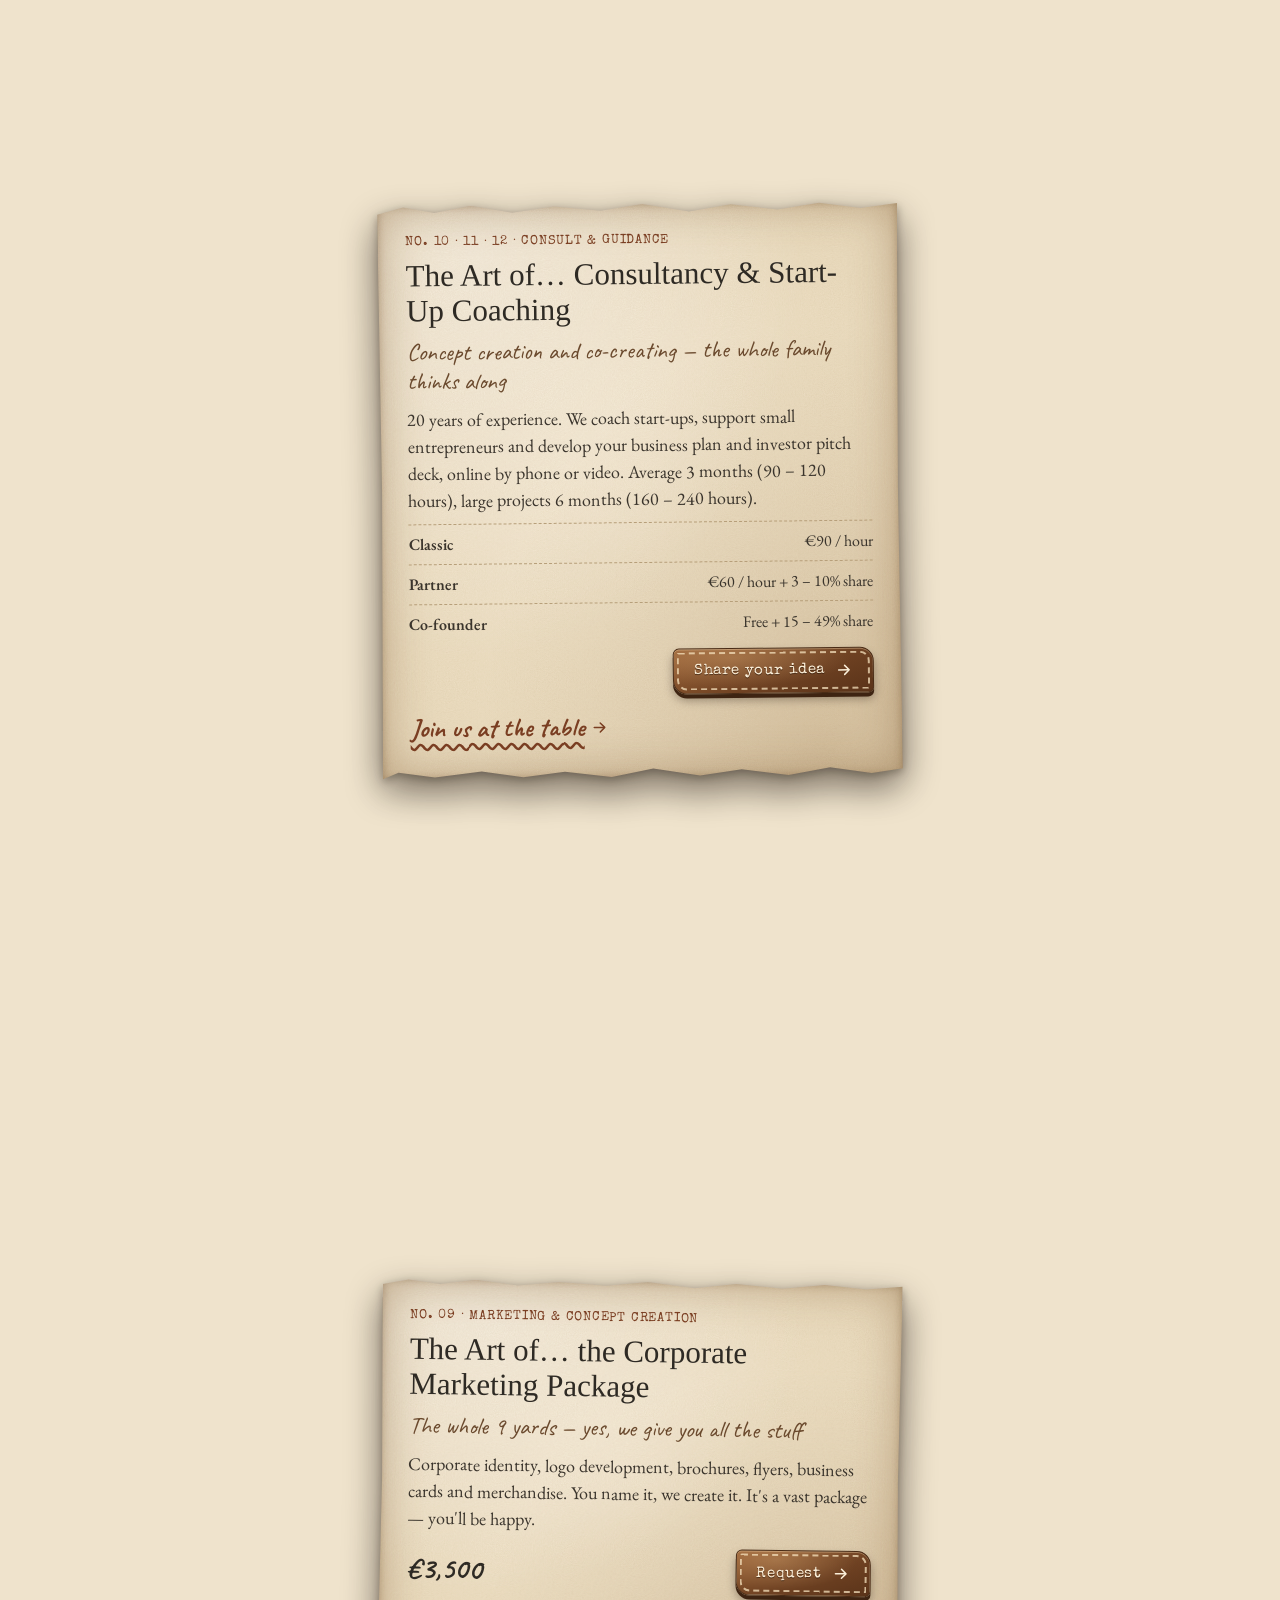
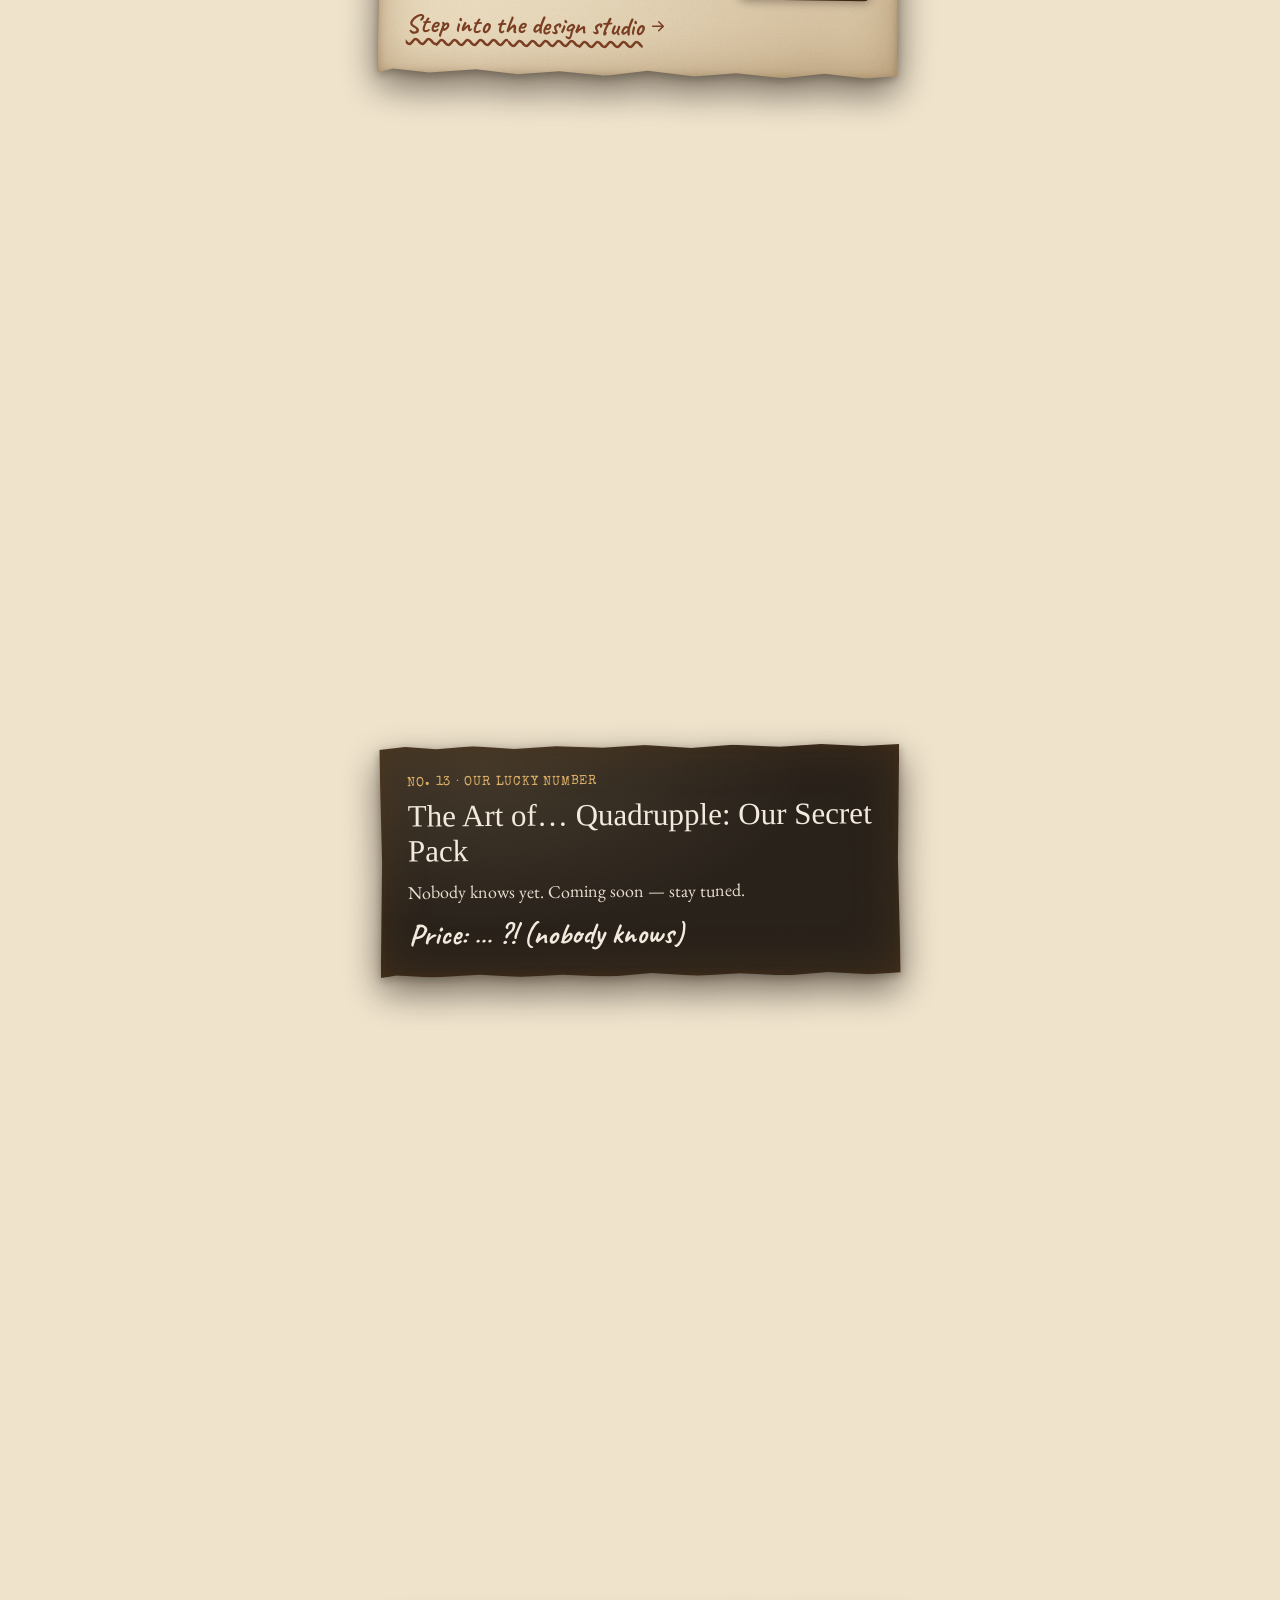
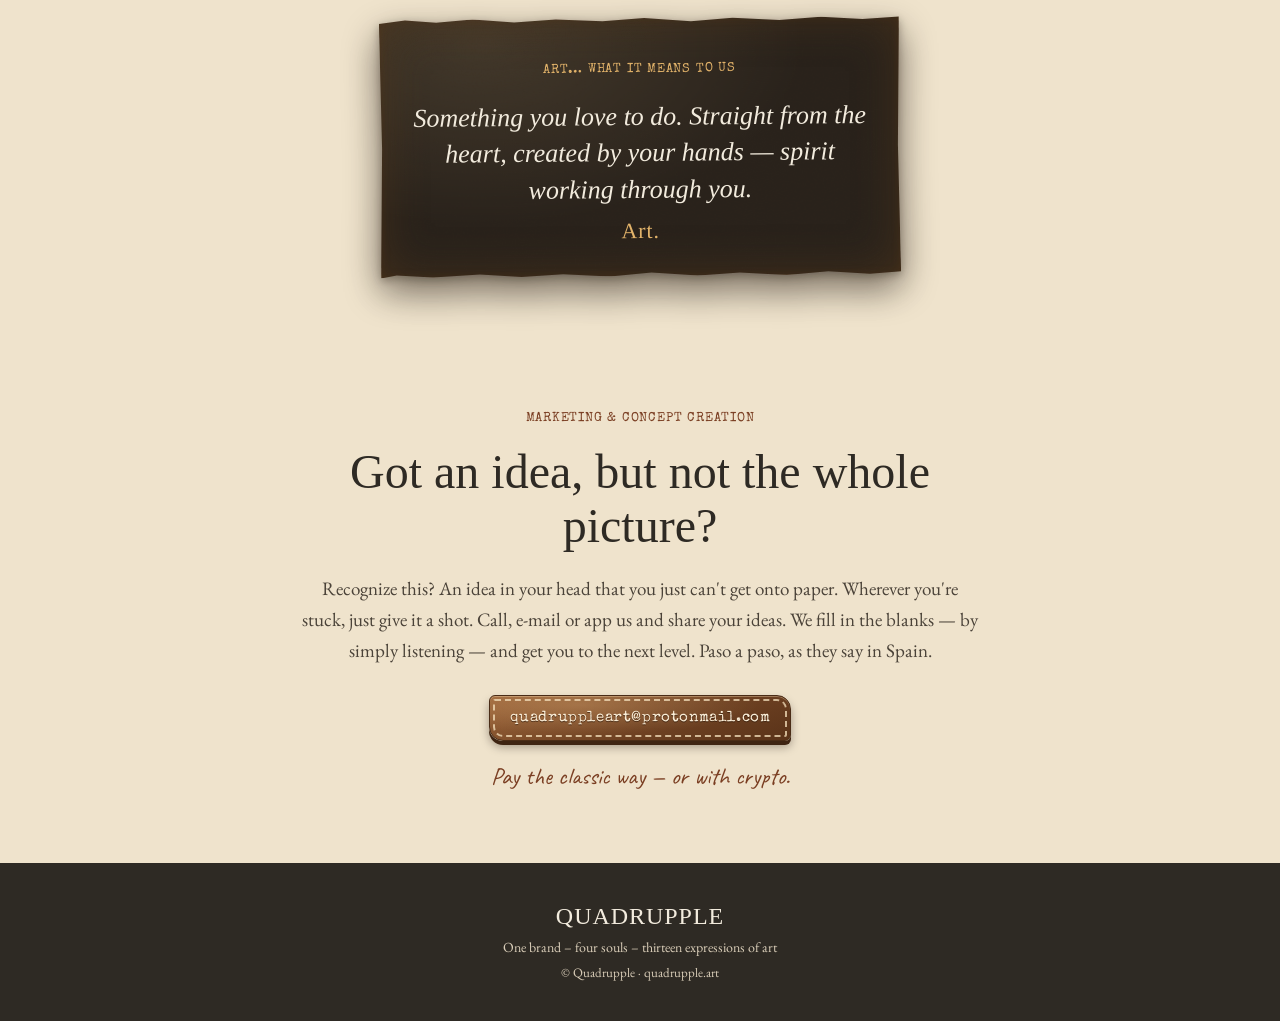
==== commit 792cd0c3: "Music keeps playing into the craft rooms (softer there, back to full on the farm) Craft pages open a" ====
--- a/craft.html
+++ b/craft.html
@@ -7,11 +7,11 @@
 <link rel="preconnect" href="https://fonts.googleapis.com">
 <link rel="preconnect" href="https://fonts.gstatic.com" crossorigin>
 <link href="https://fonts.googleapis.com/css2?family=IM+Fell+English:ital@0;1&family=IM+Fell+English+SC&family=EB+Garamond:ital,wght@0,400;0,600;1,400&family=Caveat:wght@500;700&family=Special+Elite&family=Libre+Franklin:wght@400;500;600&display=swap" rel="stylesheet">
-<link rel="stylesheet" href="assets/style.css?v=10">
+<link rel="stylesheet" href="assets/style.css?v=11">
 </head>
 <body>
 <div id="page" class="cp"><main id="app"></main></div>
-<script src="assets/lang.js?v=10"></script>
-<script src="assets/craft.js?v=10"></script>
+<script src="assets/lang.js?v=11"></script>
+<script src="assets/craft.js?v=11"></script>
 </body>
 </html>
--- a/assets/style.css
+++ b/assets/style.css
@@ -149,3 +149,7 @@
 .t-studio .photo{aspect-ratio:auto;height:auto;object-fit:contain}
 .sublabel{margin:-4px 0 14px;font-size:22px;color:#5E554A}
 .cp nav .langs a{display:block;min-height:0;width:27px;height:18px;padding:0}
+.craft-frame{position:fixed;inset:0;width:100%;height:100%;border:0;z-index:40;background:#EFE3CC;display:none}
+.craft-open,.craft-open body{overflow:hidden}
+.craft-open .music{z-index:50;top:auto;bottom:16px}
+.craft-open .langbar{display:none}
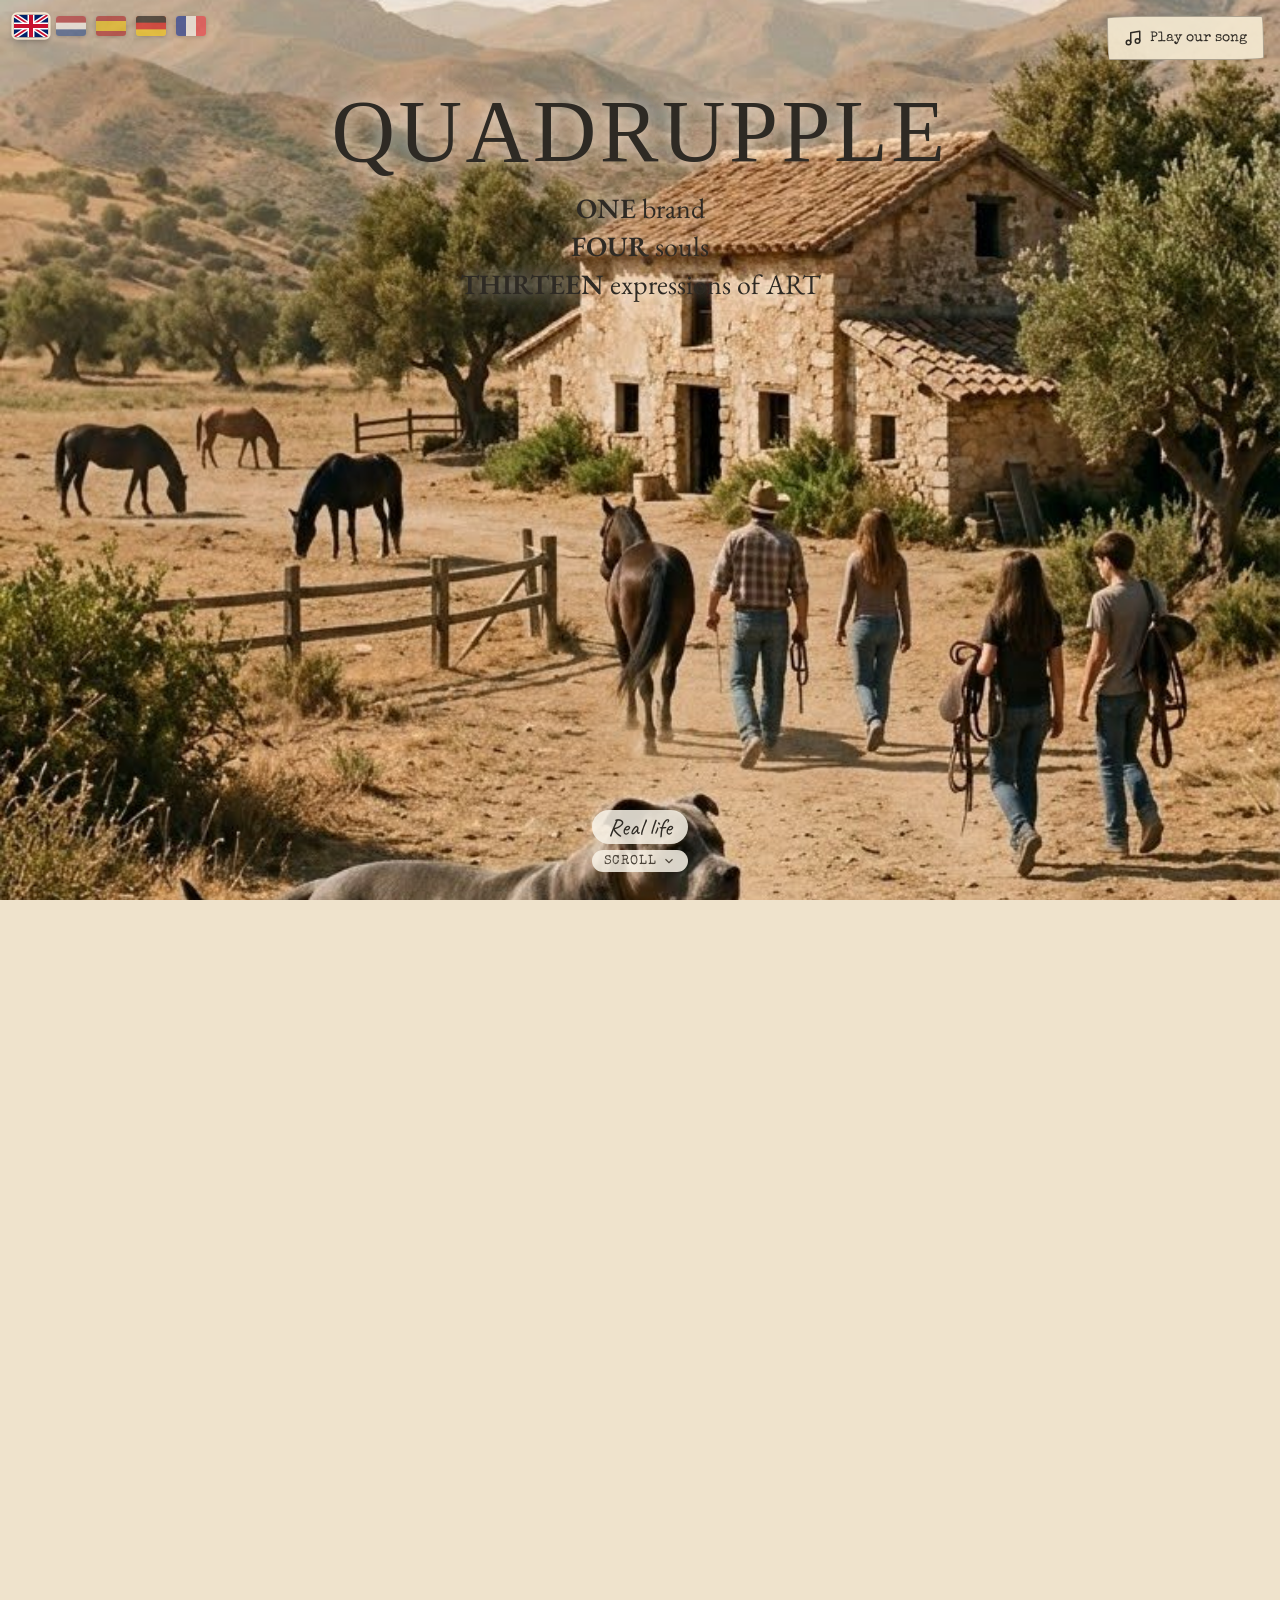
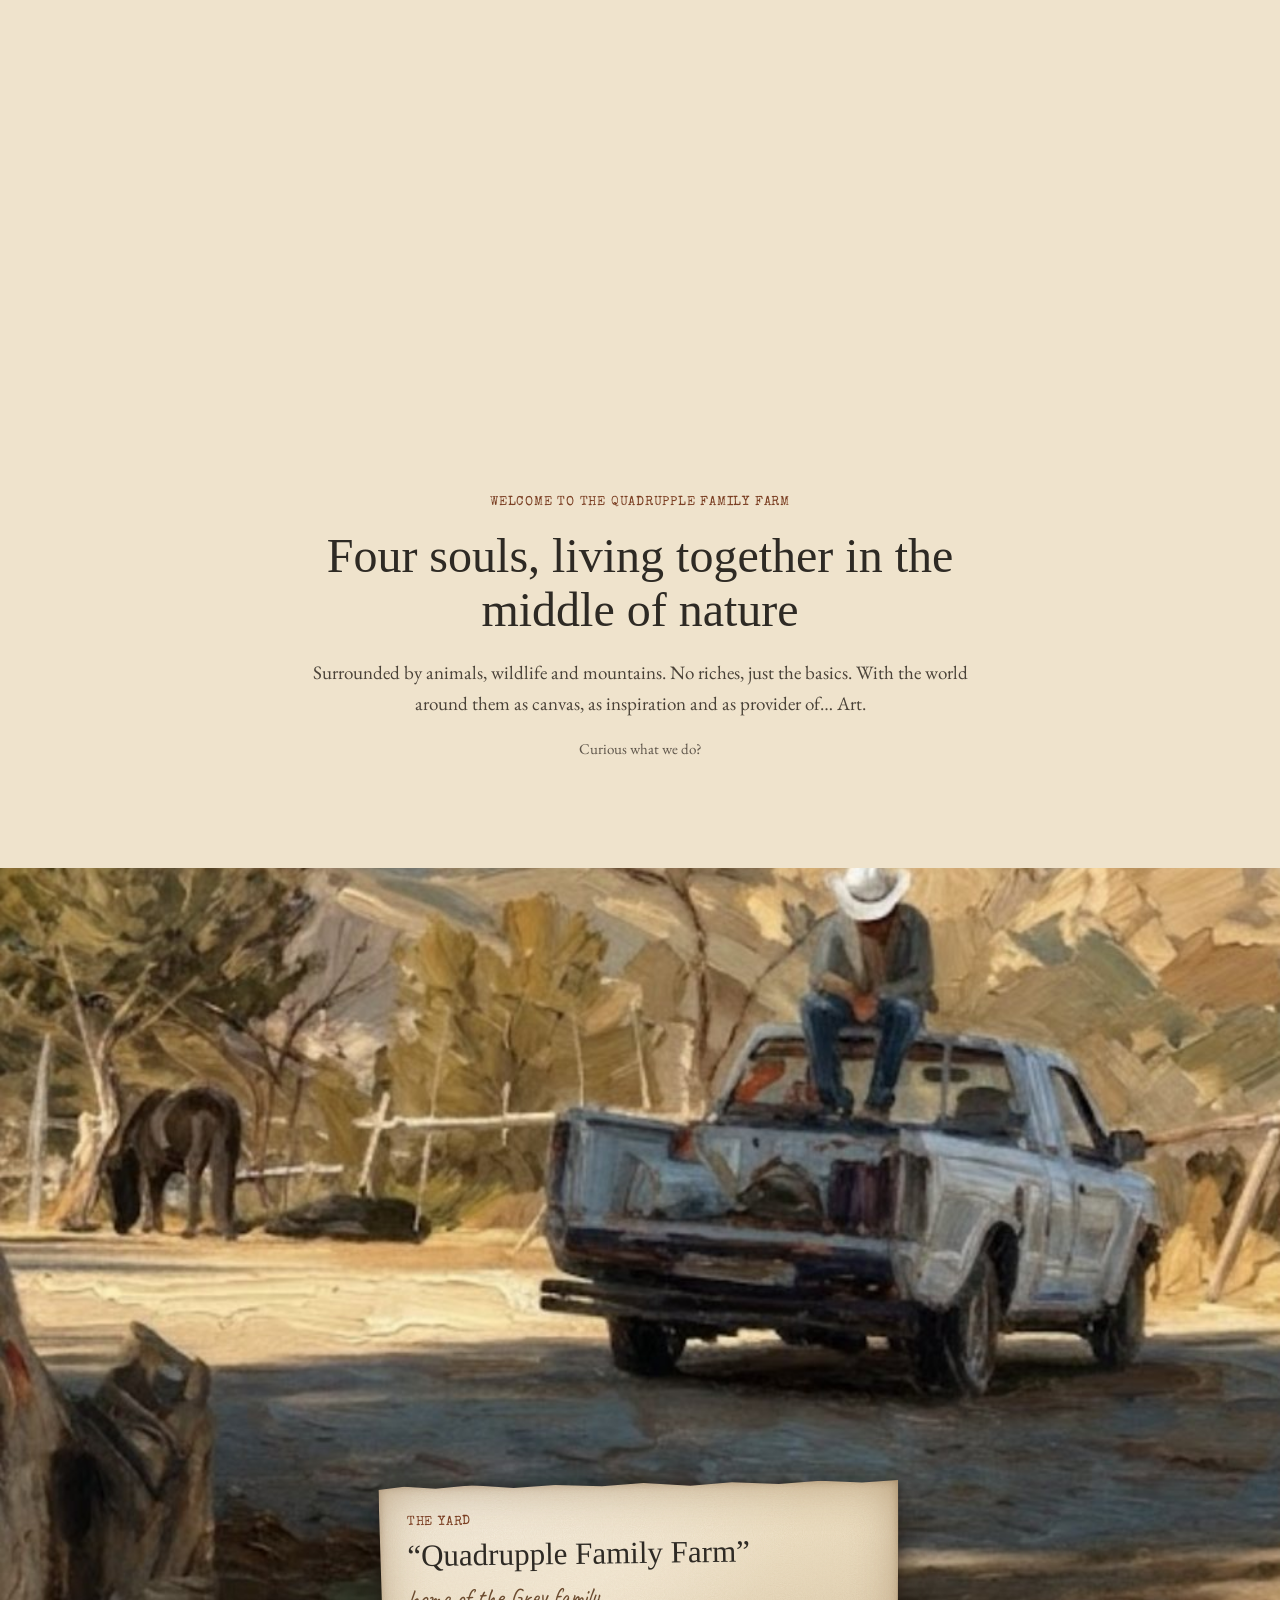
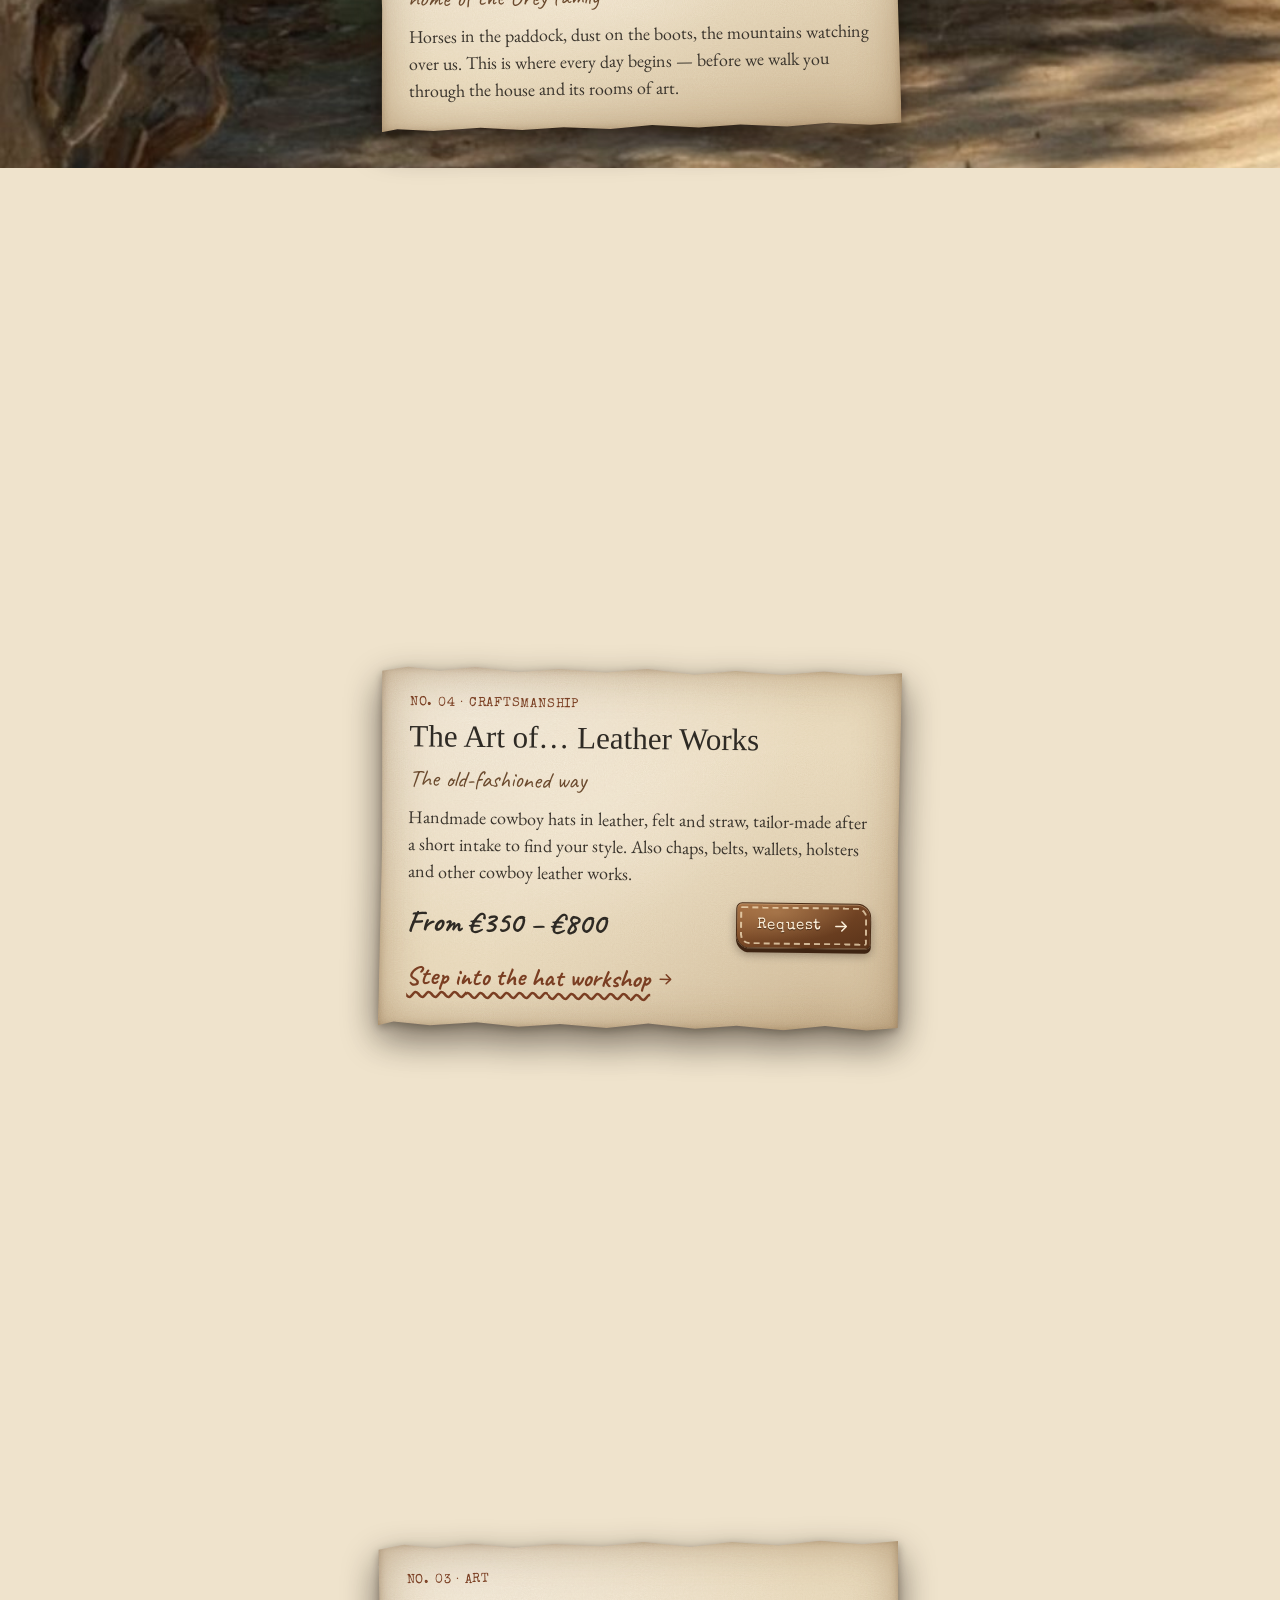
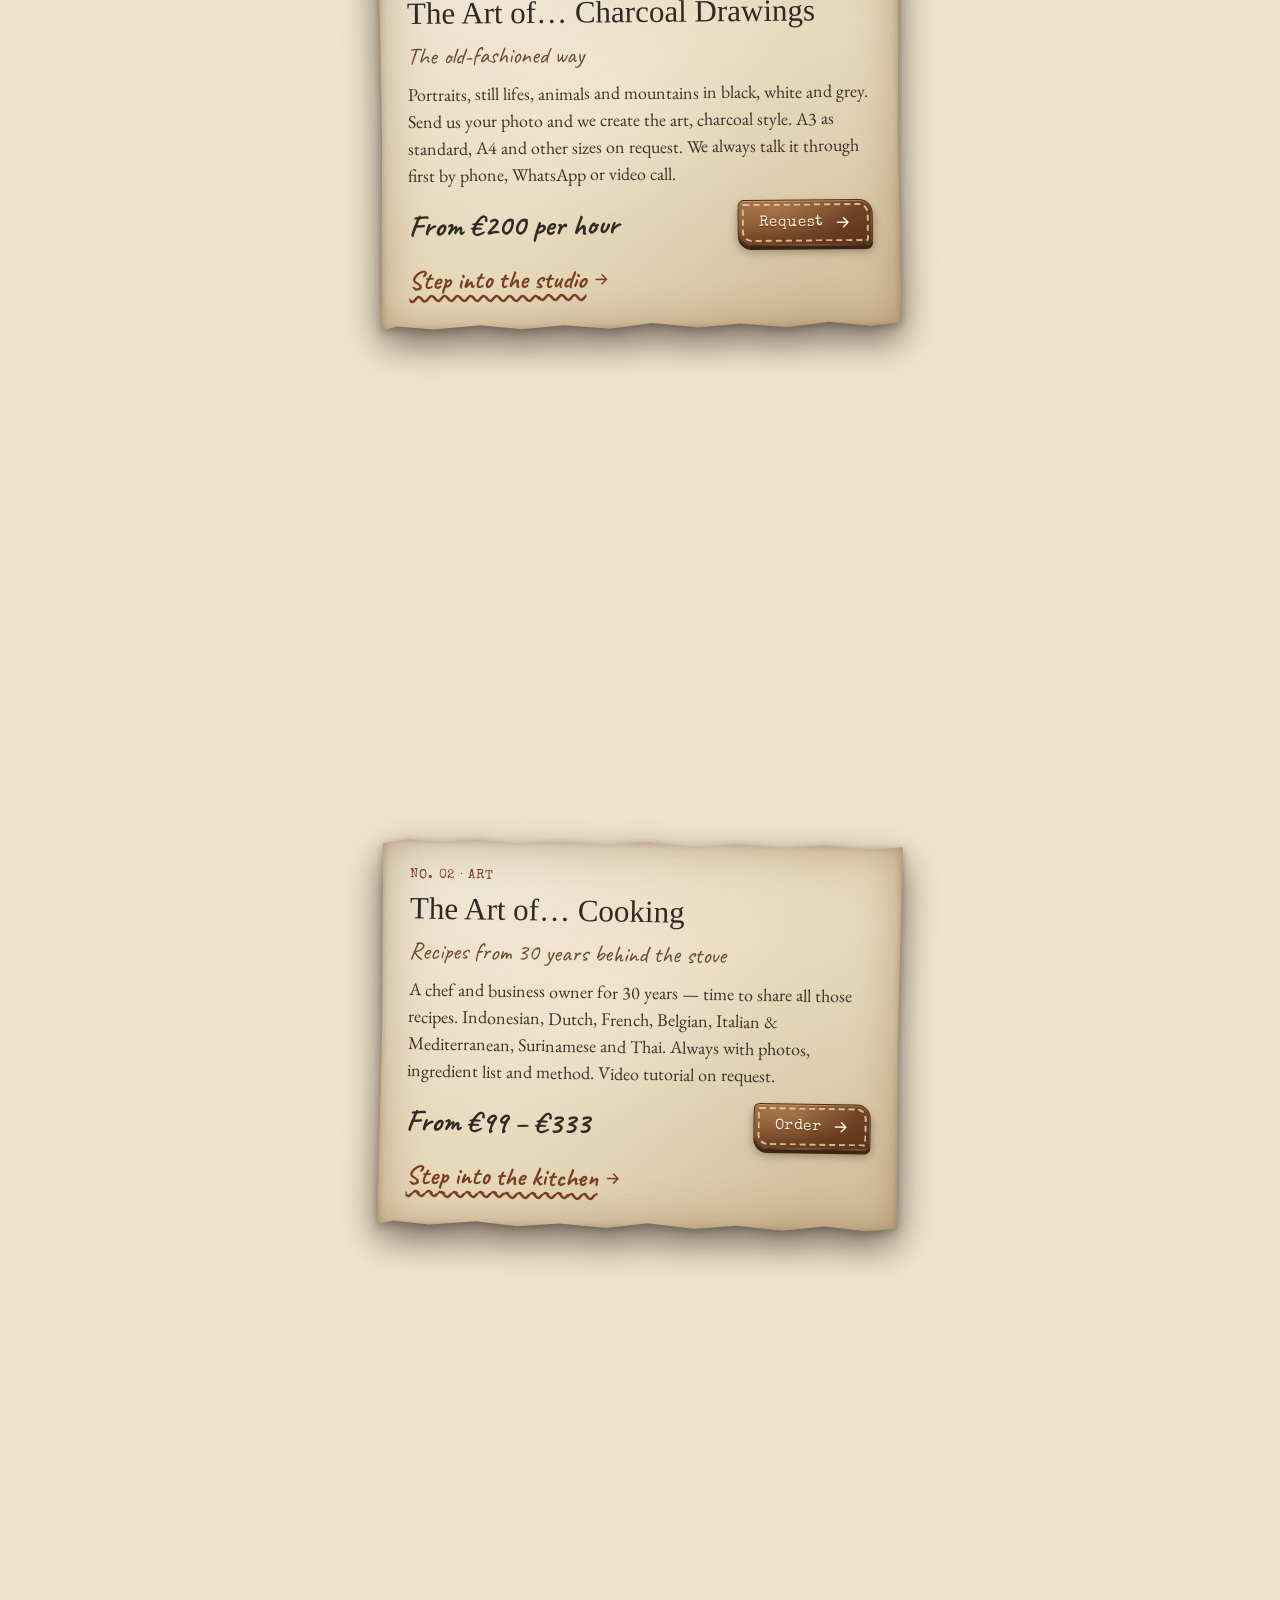
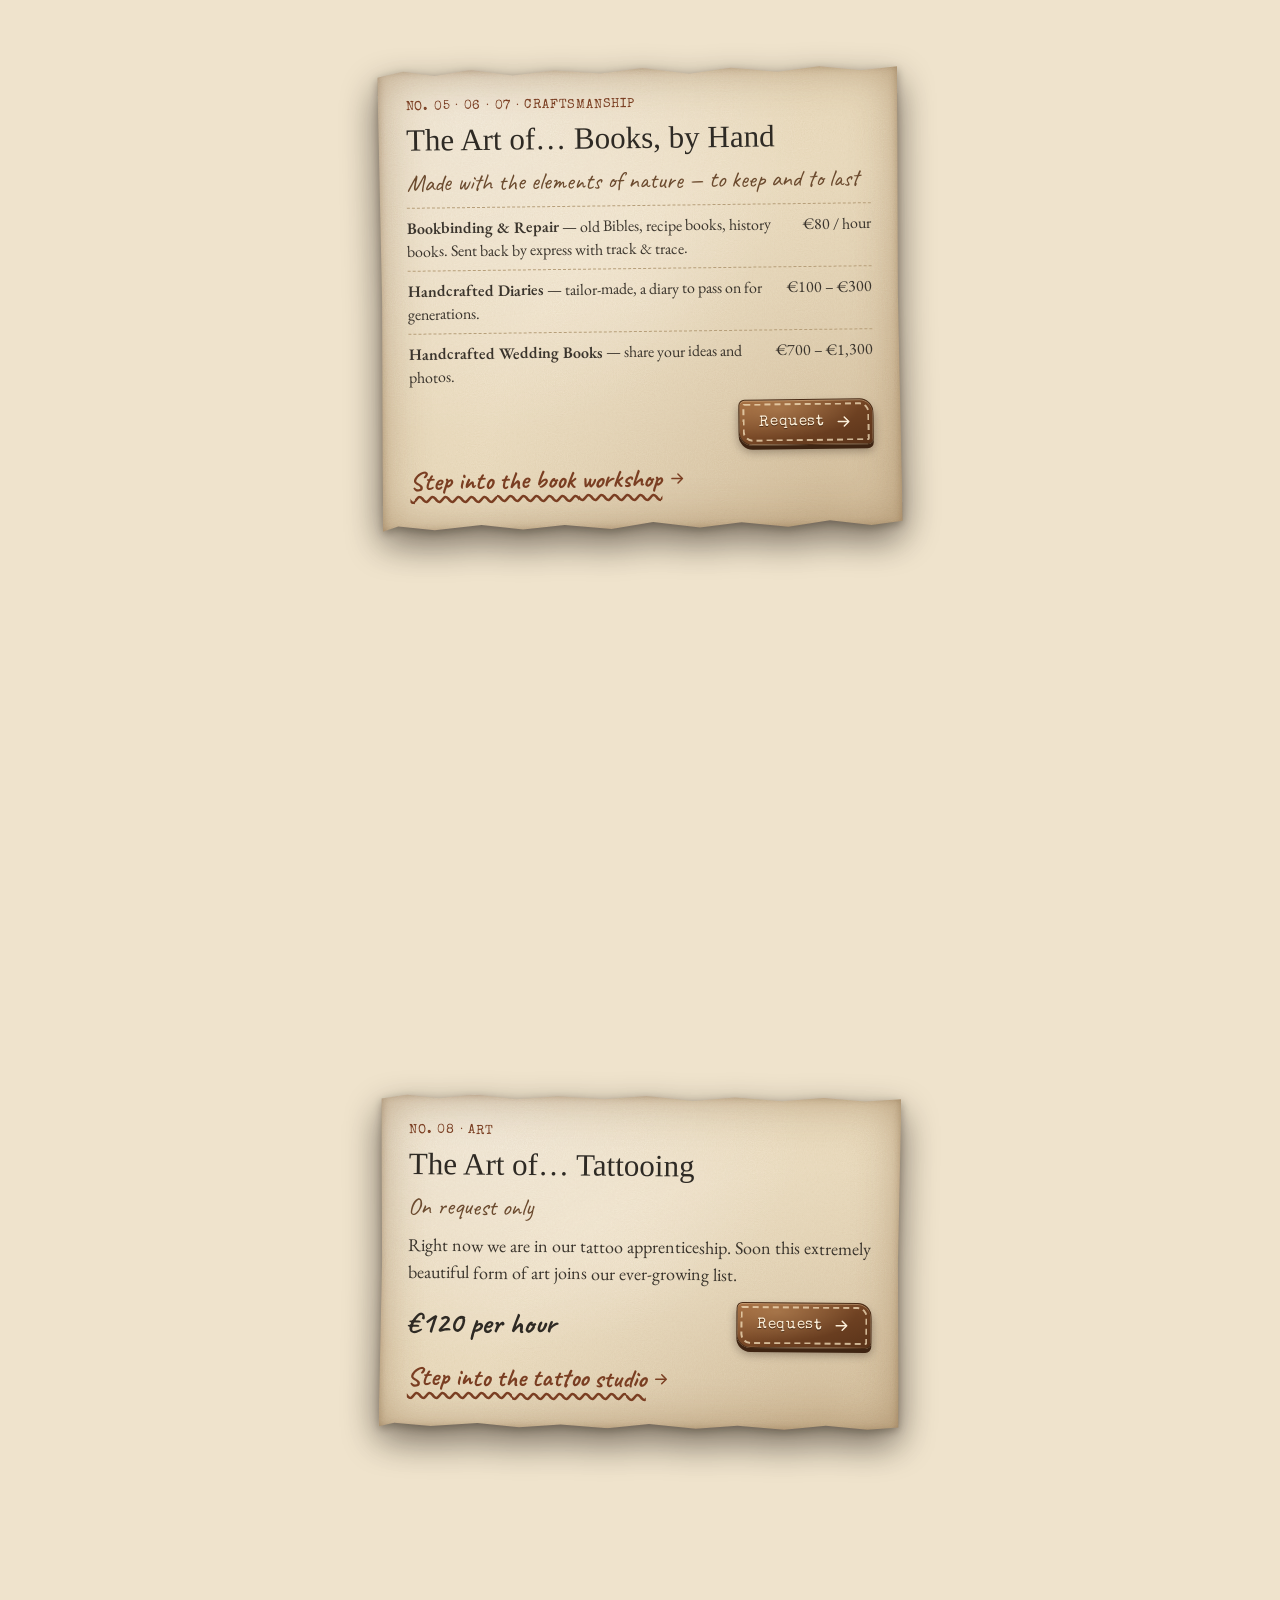
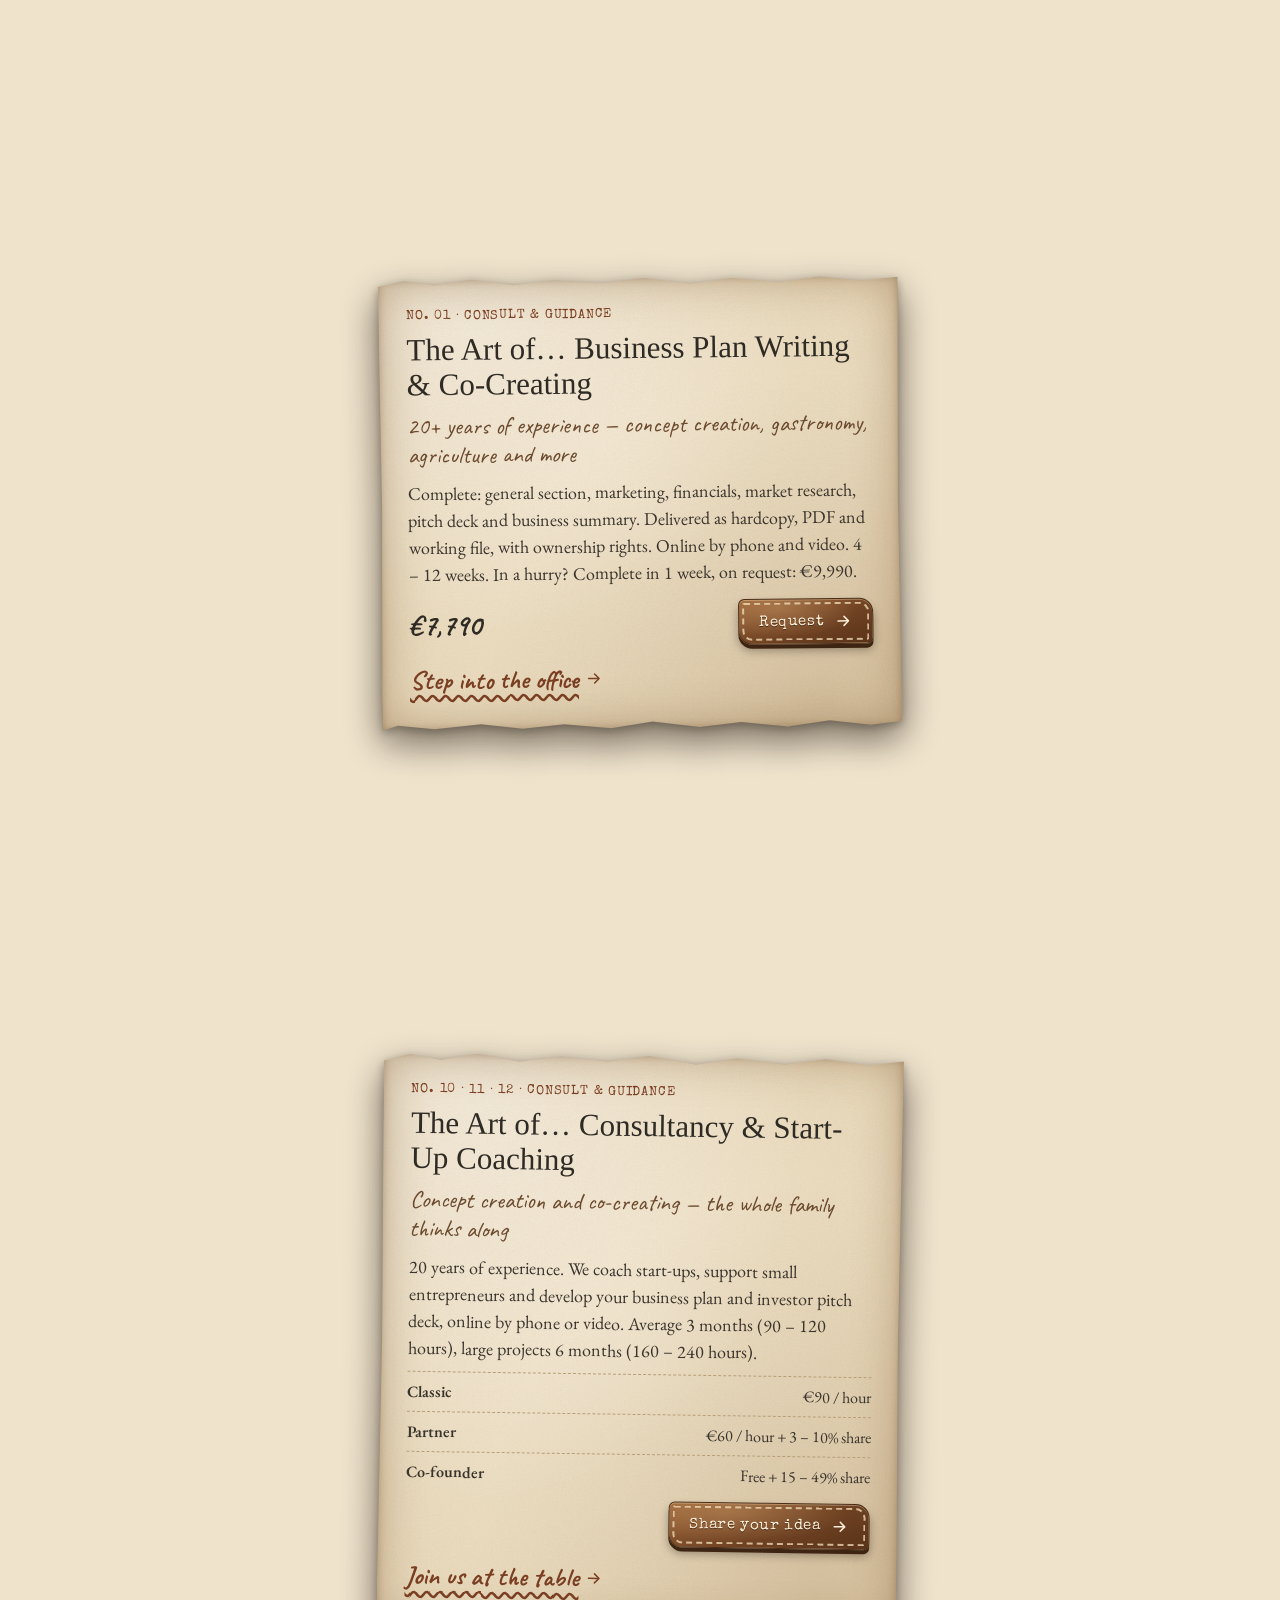
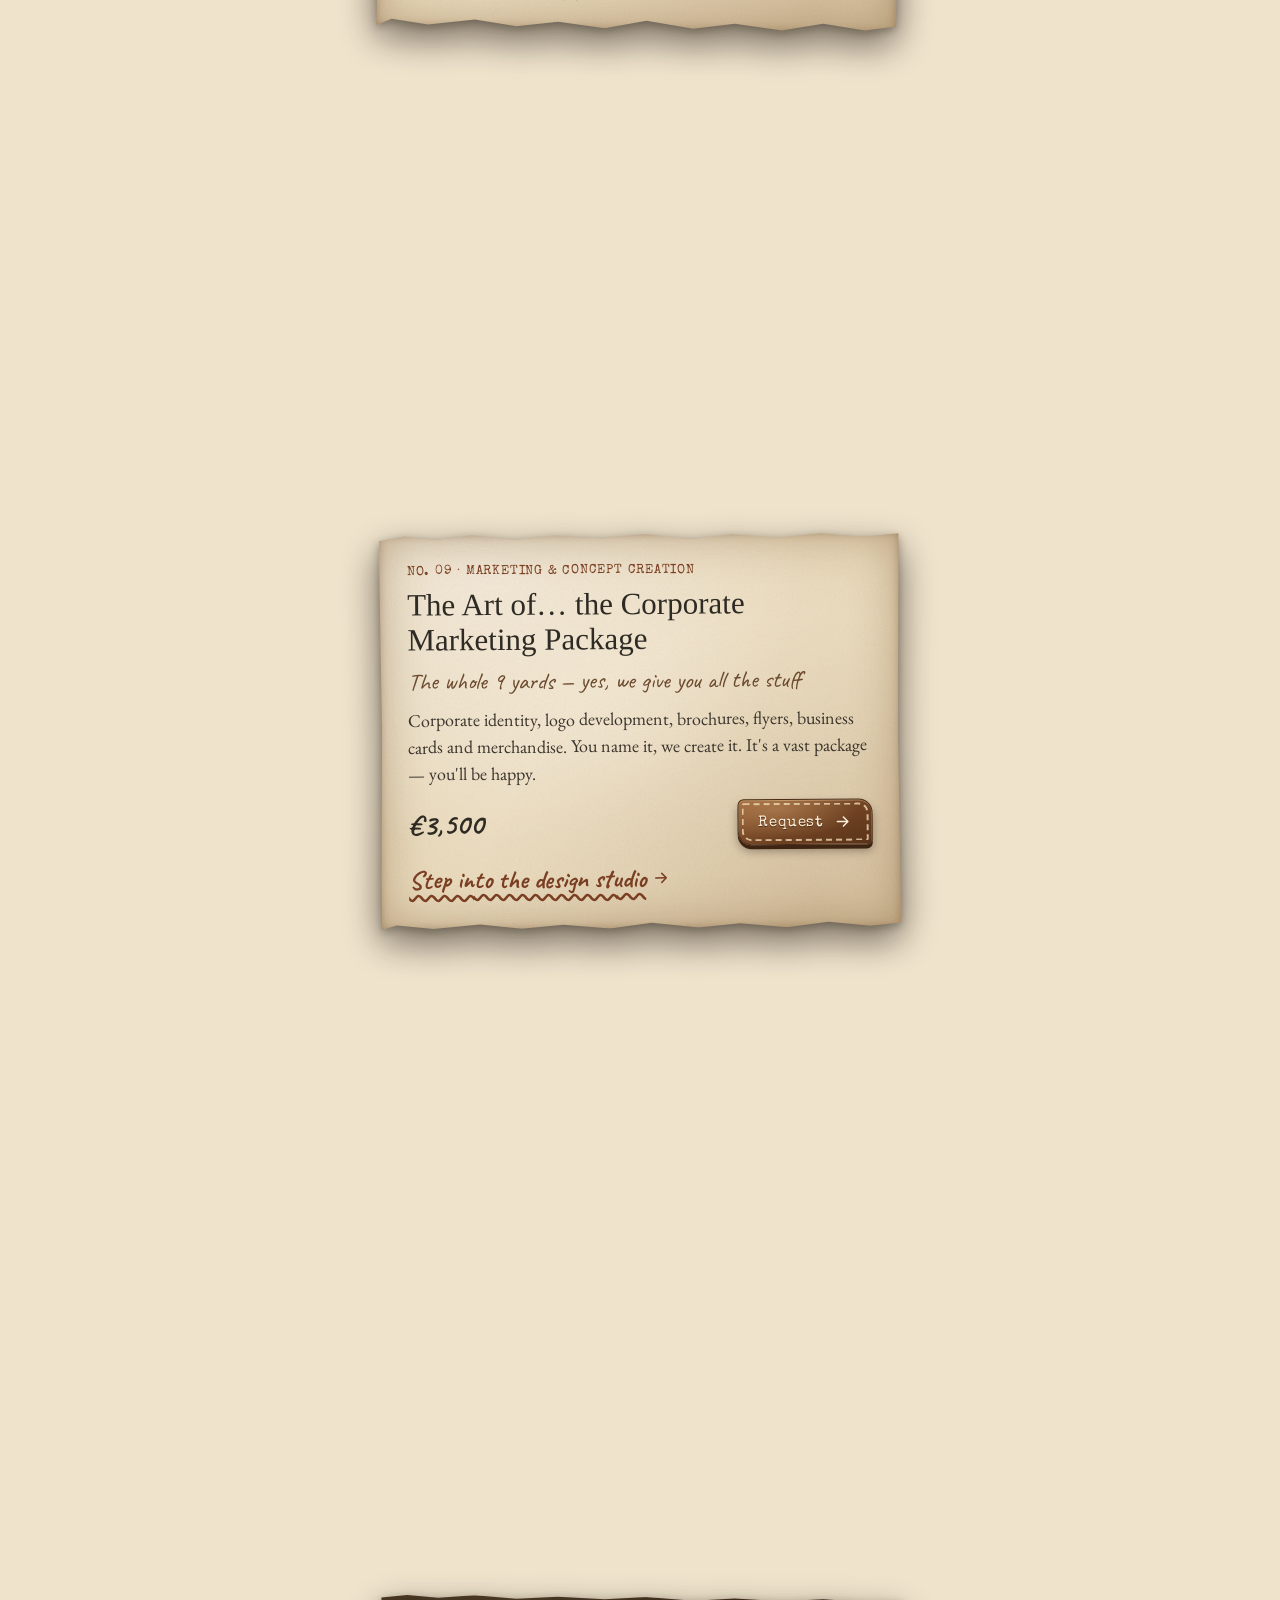
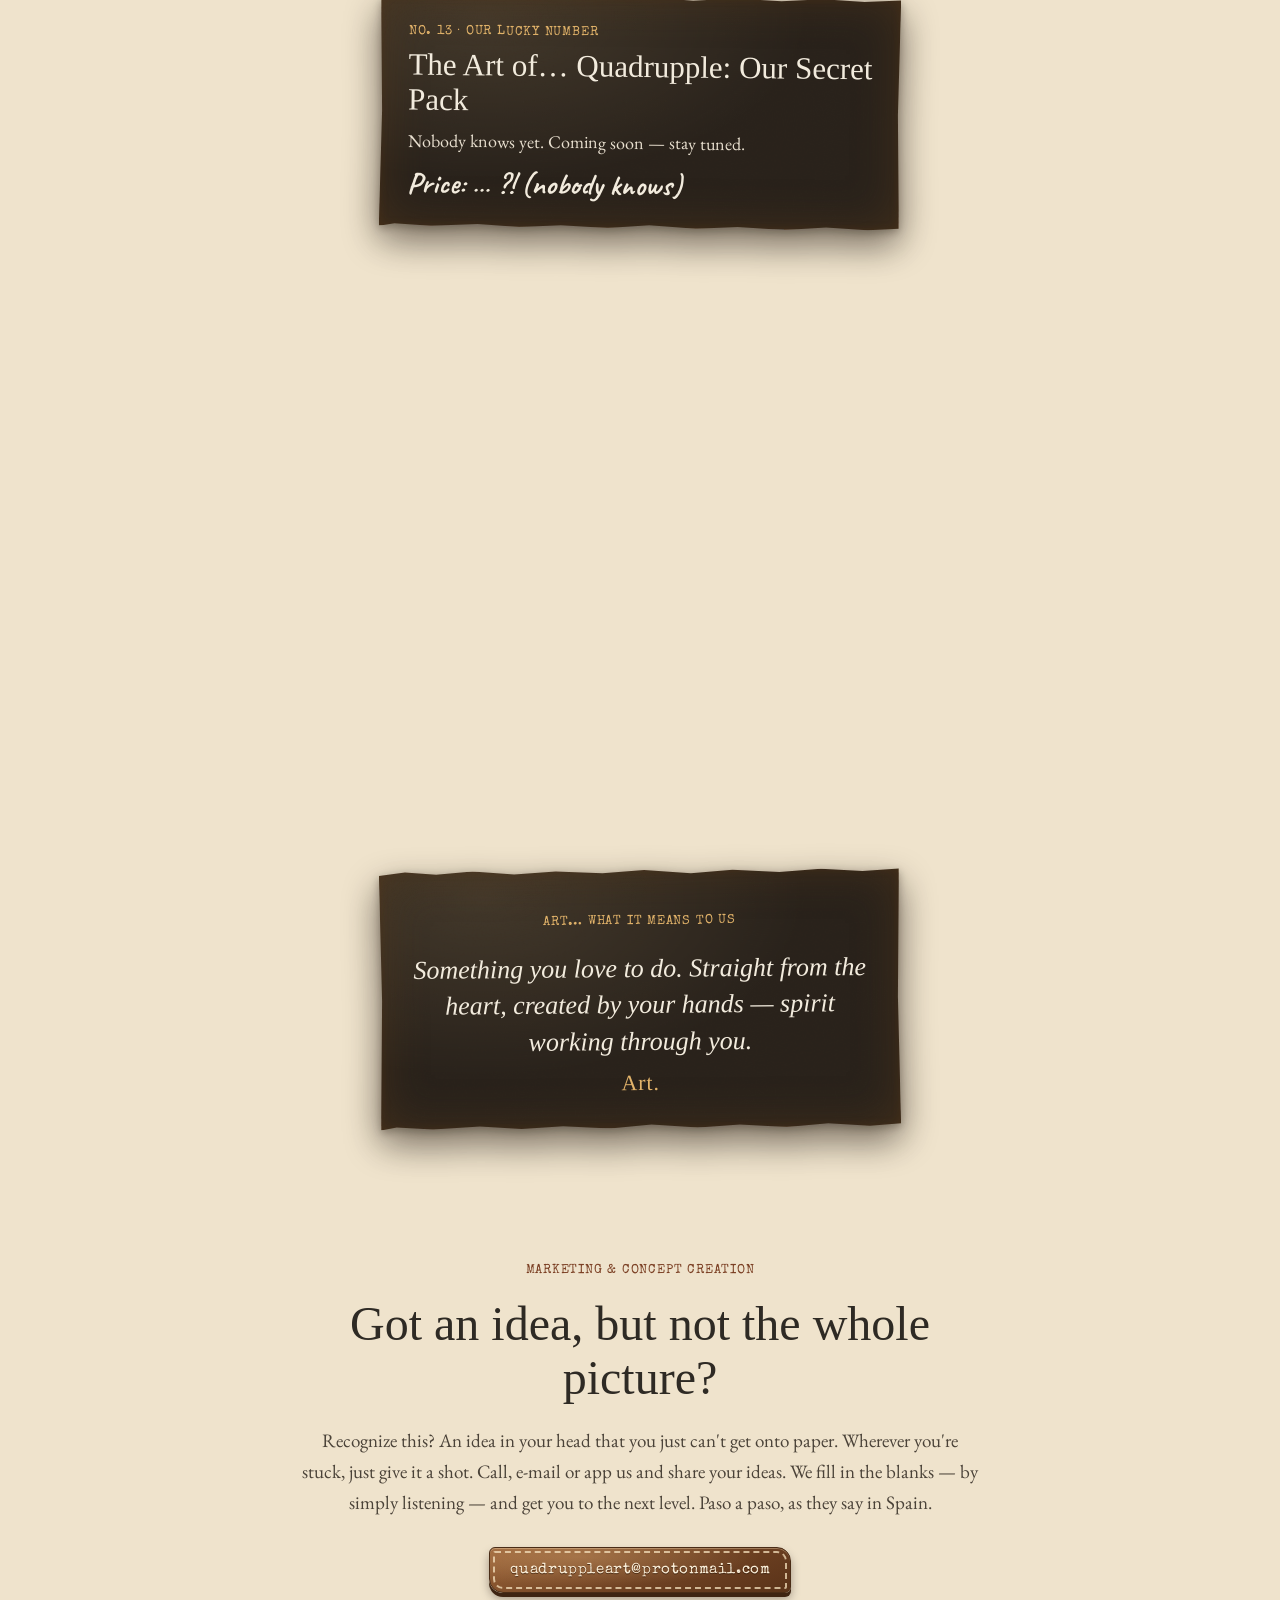
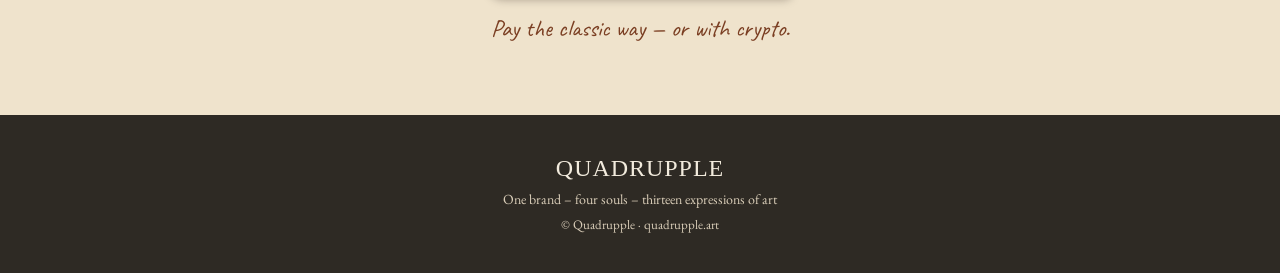
==== commit 852ff230: "Leather page: Owen's brands (The hatmake'n Cowboy, The wander'n Cowboy) Co-Authored-By: Claude Opus " ====
--- a/craft.html
+++ b/craft.html
@@ -7,11 +7,11 @@
 <link rel="preconnect" href="https://fonts.googleapis.com">
 <link rel="preconnect" href="https://fonts.gstatic.com" crossorigin>
 <link href="https://fonts.googleapis.com/css2?family=IM+Fell+English:ital@0;1&family=IM+Fell+English+SC&family=EB+Garamond:ital,wght@0,400;0,600;1,400&family=Caveat:wght@500;700&family=Special+Elite&family=Libre+Franklin:wght@400;500;600&display=swap" rel="stylesheet">
-<link rel="stylesheet" href="assets/style.css?v=11">
+<link rel="stylesheet" href="assets/style.css?v=14">
 </head>
 <body>
 <div id="page" class="cp"><main id="app"></main></div>
-<script src="assets/lang.js?v=11"></script>
-<script src="assets/craft.js?v=11"></script>
+<script src="assets/lang.js?v=14"></script>
+<script src="assets/craft.js?v=14"></script>
 </body>
 </html>
--- a/assets/style.css
+++ b/assets/style.css
@@ -153,3 +153,77 @@
 .craft-open,.craft-open body{overflow:hidden}
 .craft-open .music{z-index:50;top:auto;bottom:16px}
 .craft-open .langbar{display:none}
+
+/* ---- materials per room: step cards ---- */
+:root{
+  --noise:url("data:image/svg+xml,%3Csvg xmlns='http://www.w3.org/2000/svg' width='220' height='220'%3E%3Cfilter id='n'%3E%3CfeTurbulence type='fractalNoise' baseFrequency='.85' numOctaves='3' stitchTiles='stitch'/%3E%3CfeColorMatrix values='0 0 0 0 0 0 0 0 0 0 0 0 0 0 0 0 0 0 .28 0'/%3E%3C/filter%3E%3Crect width='100%25' height='100%25' filter='url(%23n)'/%3E%3C/svg%3E");
+  --sandwall:url("data:image/svg+xml,%3Csvg xmlns='http://www.w3.org/2000/svg' width='260' height='130'%3E%3Cg stroke='%23CDB48A' stroke-width='3'%3E%3Crect x='0' y='0' width='120' height='65' rx='6' fill='%23E9D7B4'/%3E%3Crect x='120' y='0' width='140' height='65' rx='6' fill='%23E3CDA4'/%3E%3Crect x='-60' y='65' width='130' height='65' rx='6' fill='%23E6D1AB'/%3E%3Crect x='70' y='65' width='120' height='65' rx='6' fill='%23EBDABA'/%3E%3Crect x='190' y='65' width='130' height='65' rx='6' fill='%23E1CA9F'/%3E%3C/g%3E%3C/svg%3E");
+}
+/* sandstone wall, very soft, behind the steps on the farm rooms */
+.cp .steps{isolation:isolate}
+
+/* leather workshop: a piece of stitched leather */
+.c-leather .card{background:var(--noise),radial-gradient(ellipse at 25% 15%,#9A6236,transparent 60%),radial-gradient(ellipse at 80% 90%,#4E2A14,transparent 55%),#734222;border-radius:18px 26px 16px 22px;box-shadow:inset 0 0 30px rgba(0,0,0,.45),0 12px 20px rgba(30,15,5,.35);outline:2px dashed rgba(240,214,170,.55);outline-offset:-11px;padding:30px 26px}
+.c-leather .card h3{color:#F7E6C6;text-shadow:0 1px 0 rgba(0,0,0,.55)}
+.c-leather .card p{color:#EBD4AE;text-shadow:0 1px 0 rgba(0,0,0,.4)}
+.c-leather .card .n{color:#E7B866;text-shadow:0 2px 0 rgba(0,0,0,.45)}
+
+/* book workshop: old parchment page */
+.c-books .card{background:var(--noise),radial-gradient(ellipse at 50% 45%,#F6E7C4 35%,#E2C48E 80%,#B98C52 110%);border-radius:3px;box-shadow:inset 0 0 40px rgba(120,70,20,.45),0 10px 18px rgba(40,20,5,.28)}
+.c-books .card h3,.c-books .card p{color:#3E2A16}
+
+/* charcoal studio: drawing paper with a strip of tape */
+.c-charcoal .card{position:relative;background:radial-gradient(ellipse at 85% 85%,rgba(0,0,0,.09),transparent 50%),#F8F6F1;border-radius:1px;box-shadow:0 1px 2px rgba(0,0,0,.2),0 12px 18px rgba(0,0,0,.18);overflow:visible}
+.c-charcoal .card::before{content:"";position:absolute;top:-10px;left:50%;width:84px;height:22px;transform:translateX(-50%) rotate(-3deg);background:rgba(232,222,196,.85);box-shadow:0 1px 2px rgba(0,0,0,.15)}
+.c-charcoal .card .n{color:#222;text-shadow:1px 1px 3px rgba(0,0,0,.35)}
+
+/* kitchen: recipe card pinned up, on a soft stone wall */
+.c-cooking .card{background-image:repeating-linear-gradient(180deg,transparent 0 27px,rgba(70,110,150,.22) 27px 28px),linear-gradient(90deg,transparent 38px,rgba(190,60,40,.35) 38px 39px,transparent 39px);position:relative}
+.c-cooking .card::before{content:"";position:absolute;top:10px;left:50%;width:14px;height:14px;margin-left:-7px;border-radius:50%;background:radial-gradient(circle at 35% 35%,#E8735A,#9C3D1E);box-shadow:0 2px 3px rgba(0,0,0,.35)}
+
+/* marketing studio: kraft paper */
+.c-marketing .card{background:var(--noise),radial-gradient(ellipse at 30% 20%,#D9B98E,transparent 60%),#C6A06F;border-top:0;border-radius:4px;box-shadow:inset 0 0 26px rgba(90,55,20,.35),0 12px 20px rgba(42,36,32,.2)}
+.c-marketing .card h3,.c-marketing .card p{color:#2E2216}
+.c-marketing .card .n{color:#B23F14}
+
+/* leather room: real workbench photo behind the steps */
+.c-leather .steps{max-width:none;padding:56px 20px 48px;background:linear-gradient(rgba(20,12,6,.25),rgba(20,12,6,.25)),url(../images/bg-leather-bench.jpg) center/cover}
+.c-leather .steps>*{max-width:1000px;margin-left:auto;margin-right:auto}
+.c-leather .steps h2{color:#F7E6C6;text-shadow:0 2px 6px rgba(0,0,0,.7)}
+.c-leather .card{background:linear-gradient(rgba(40,20,8,.35),rgba(40,20,8,.35)),url(../images/tex-leather.jpg) center/cover;box-shadow:inset 0 0 22px 6px rgba(35,15,4,.65),0 14px 22px rgba(10,5,2,.5)}
+.c-leather .card.tilt-2{background-position:0 0,20% 70%}.c-leather .card.tilt-3{background-position:0 0,80% 20%}.c-leather .card.tilt-4{background-position:0 0,60% 90%}
+
+/* kitchen: real countertop photo + recipe paper cards */
+.c-cooking .steps{max-width:none;padding:56px 20px 48px;background:linear-gradient(rgba(30,18,8,.18),rgba(30,18,8,.18)),url(../images/bg-kitchen-counter.jpg) center/cover}
+.c-cooking .steps>*{max-width:1000px;margin-left:auto;margin-right:auto}
+.c-cooking .steps h2{color:#FFF6E6;text-shadow:0 2px 8px rgba(0,0,0,.75)}
+.c-cooking .card{background:linear-gradient(90deg,transparent 38px,rgba(190,60,40,.4) 38px 39px,transparent 39px),url(../images/tex-recipe-paper.jpg) center/cover;box-shadow:0 2px 3px rgba(0,0,0,.2),0 14px 22px rgba(30,15,5,.35)}
+.c-cooking .card.tilt-2{background-position:0 0,30% 70%}.c-cooking .card.tilt-3{background-position:0 0,70% 30%}.c-cooking .card.tilt-4{background-position:0 0,50% 95%}
+.c-cooking .card{background-image:linear-gradient(90deg,transparent 38px,rgba(190,60,40,.4) 38px 39px,transparent 39px),linear-gradient(rgba(196,150,84,.22),rgba(196,150,84,.22)),url(../images/tex-recipe-paper.jpg);background-size:auto,auto,cover;box-shadow:inset 0 0 26px rgba(130,85,30,.35),0 2px 3px rgba(0,0,0,.2),0 14px 22px rgba(30,15,5,.35)}
+.c-cooking .card.tilt-2{background-position:0 0,0 0,30% 70%}.c-cooking .card.tilt-3{background-position:0 0,0 0,70% 30%}.c-cooking .card.tilt-4{background-position:0 0,0 0,50% 95%}
+.c-cooking .steps{background:linear-gradient(rgba(35,20,8,.48),rgba(35,20,8,.48)),url(../images/bg-kitchen-counter.jpg) center/cover}
+.c-cooking .card{background-image:linear-gradient(90deg,transparent 38px,rgba(190,60,40,.4) 38px 39px,transparent 39px),linear-gradient(rgba(255,252,244,.25),rgba(255,252,244,.25)),url(../images/tex-recipe-paper.jpg);box-shadow:inset 0 0 18px rgba(130,85,30,.22),0 2px 3px rgba(0,0,0,.3),0 16px 26px rgba(10,5,2,.5)}
+/* charcoal studio: real drawing table + drawing paper */
+.c-charcoal .steps{max-width:none;padding:56px 20px 48px;background:linear-gradient(rgba(25,20,15,.38),rgba(25,20,15,.38)),url(../images/bg-drawing-table.jpg) center/cover}
+.c-charcoal .steps>*{max-width:1000px;margin-left:auto;margin-right:auto}
+.c-charcoal .steps h2{color:#FAF7F0;text-shadow:0 2px 8px rgba(0,0,0,.75)}
+.c-charcoal .card{background:url(../images/tex-drawing-paper.jpg) center/cover;box-shadow:0 1px 2px rgba(0,0,0,.3),0 16px 24px rgba(10,6,2,.45)}
+.c-charcoal .card.tilt-2{background-position:20% 20%}.c-charcoal .card.tilt-3{background-position:80% 85%}.c-charcoal .card.tilt-4{background-position:30% 60%}
+.c-books .card{background:url(../images/tex-parchment.jpg) center/cover;box-shadow:inset 0 0 20px rgba(110,60,15,.35),0 14px 22px rgba(40,20,5,.35)}
+.c-books .card.tilt-2{background-position:15% 25%}.c-books .card.tilt-3{background-position:85% 80%}.c-books .card.tilt-4{background-position:40% 95%}
+
+/* book workshop: real bookbinder's bench + parchment */
+.c-books .steps{max-width:none;padding:56px 20px 48px;background:linear-gradient(rgba(20,12,6,.2),rgba(20,12,6,.2)),url(../images/bg-bookbinder-bench.jpg) center/cover}
+.c-books .steps>*{max-width:1000px;margin-left:auto;margin-right:auto}
+.c-books .steps h2{color:#F6E7C6;text-shadow:0 2px 8px rgba(0,0,0,.75)}
+/* marketing studio: real designer's desk + kraft cards */
+.c-marketing .steps{max-width:none;padding:56px 20px 48px;background:linear-gradient(rgba(40,28,18,.3),rgba(40,28,18,.3)),url(../images/bg-design-desk.jpg) center/cover}
+.c-marketing .steps>*{max-width:1000px;margin-left:auto;margin-right:auto}
+.c-marketing .steps h2{color:#FFF8EE;text-shadow:0 2px 8px rgba(0,0,0,.7)}
+.c-marketing .card{box-shadow:inset 0 0 26px rgba(90,55,20,.35),0 16px 24px rgba(20,12,6,.4)}
+.c-marketing .card{background:url(../images/tex-kraft.jpg) center/cover;box-shadow:inset 0 0 22px rgba(90,55,20,.3),0 16px 24px rgba(20,12,6,.45)}
+.c-marketing .card.tilt-2{background-position:20% 30%}.c-marketing .card.tilt-3{background-position:80% 70%}.c-marketing .card.tilt-4{background-position:40% 95%}
+.brands{padding-bottom:8px}
+.brandrow{display:flex;flex-wrap:wrap;gap:12px;justify-content:center}
+.brandrow figure{margin:0;width:min(260px,41vw)}
+.brandrow img{display:block;width:100%;height:auto;border-radius:6px;box-shadow:0 10px 22px rgba(30,15,5,.3)}
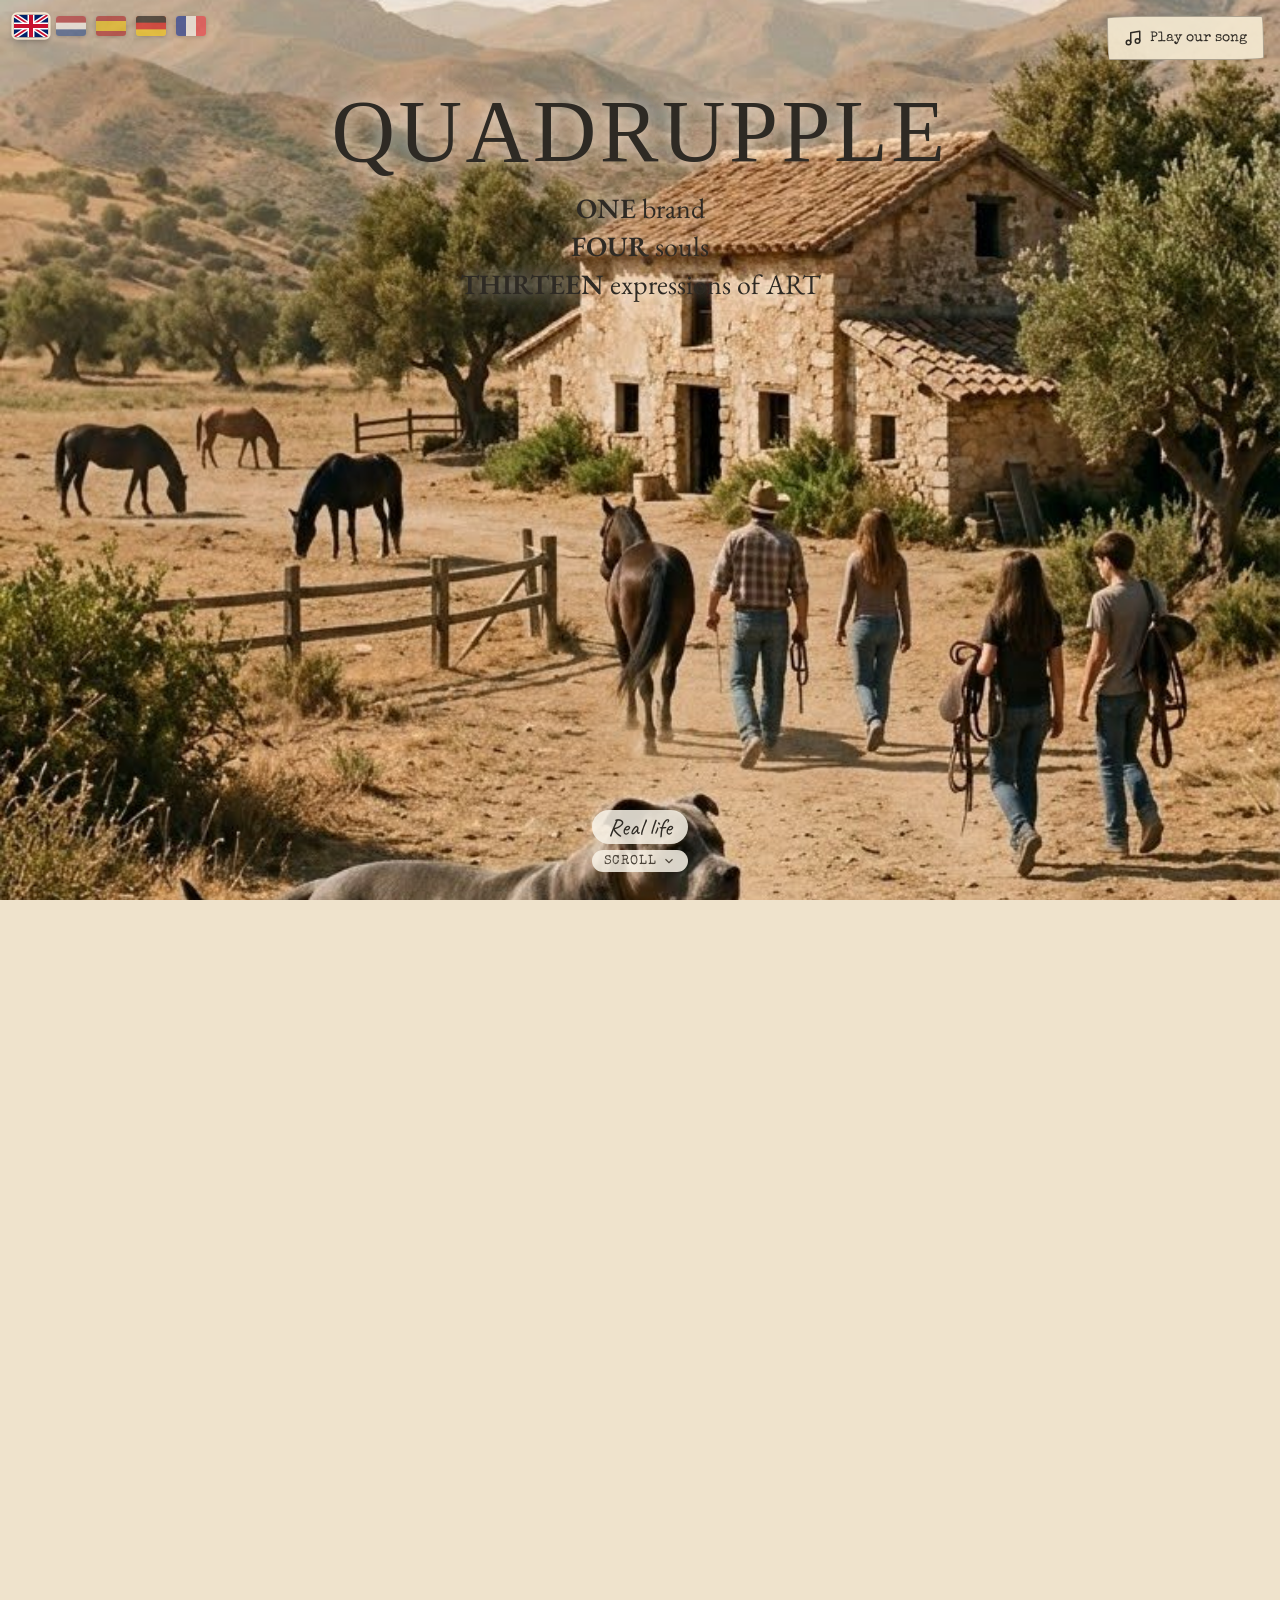
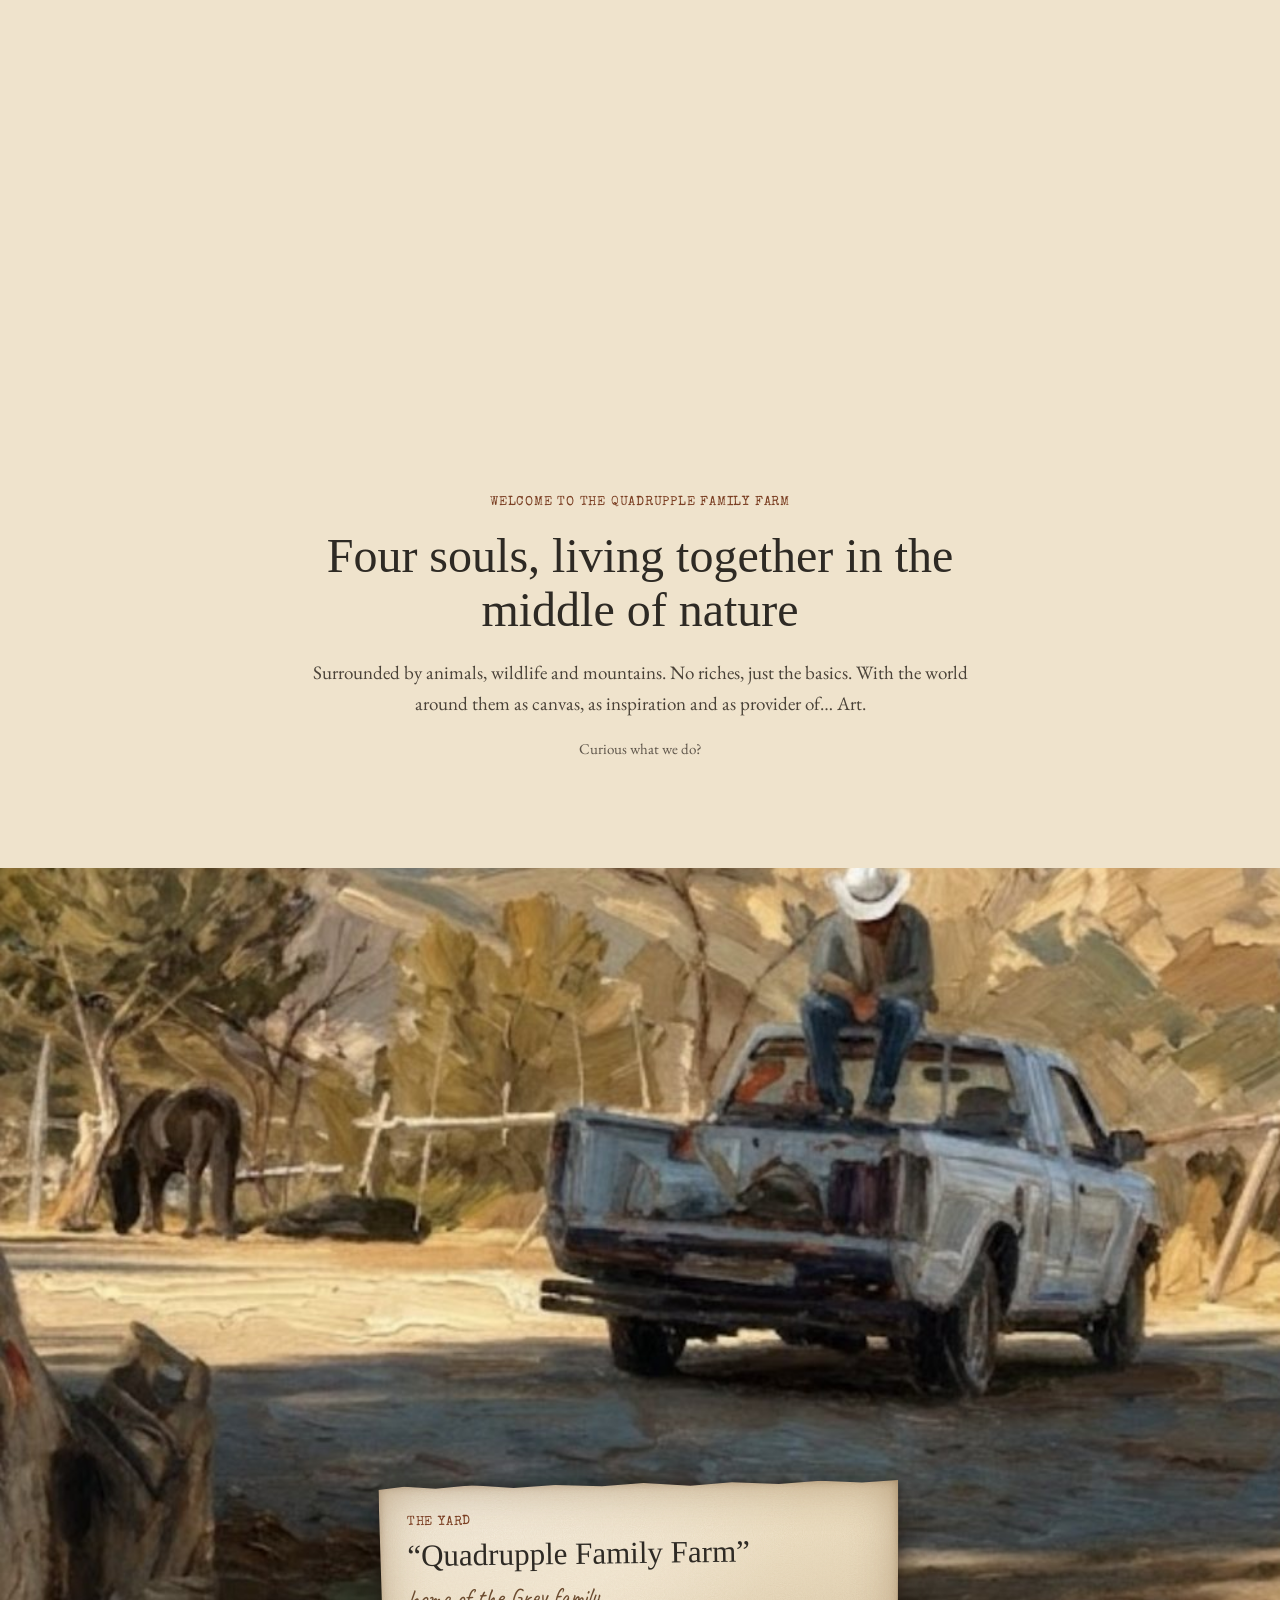
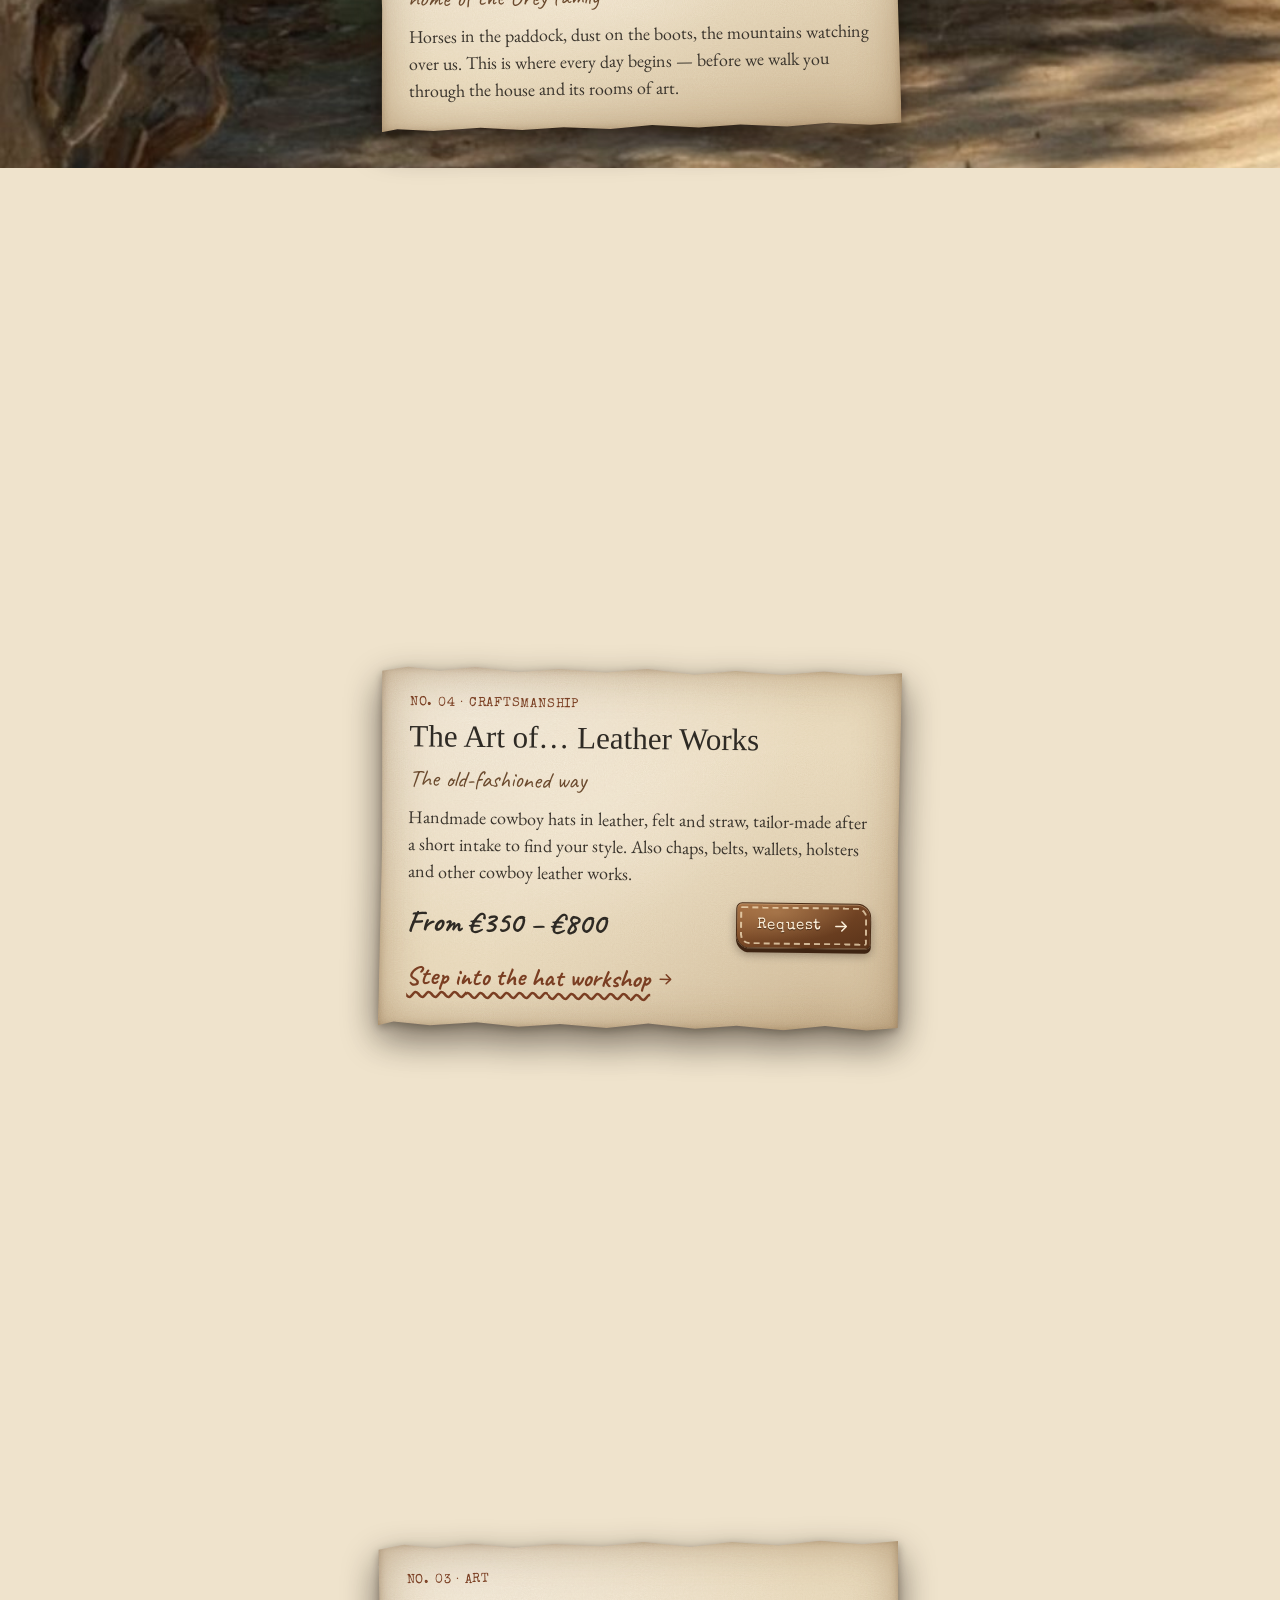
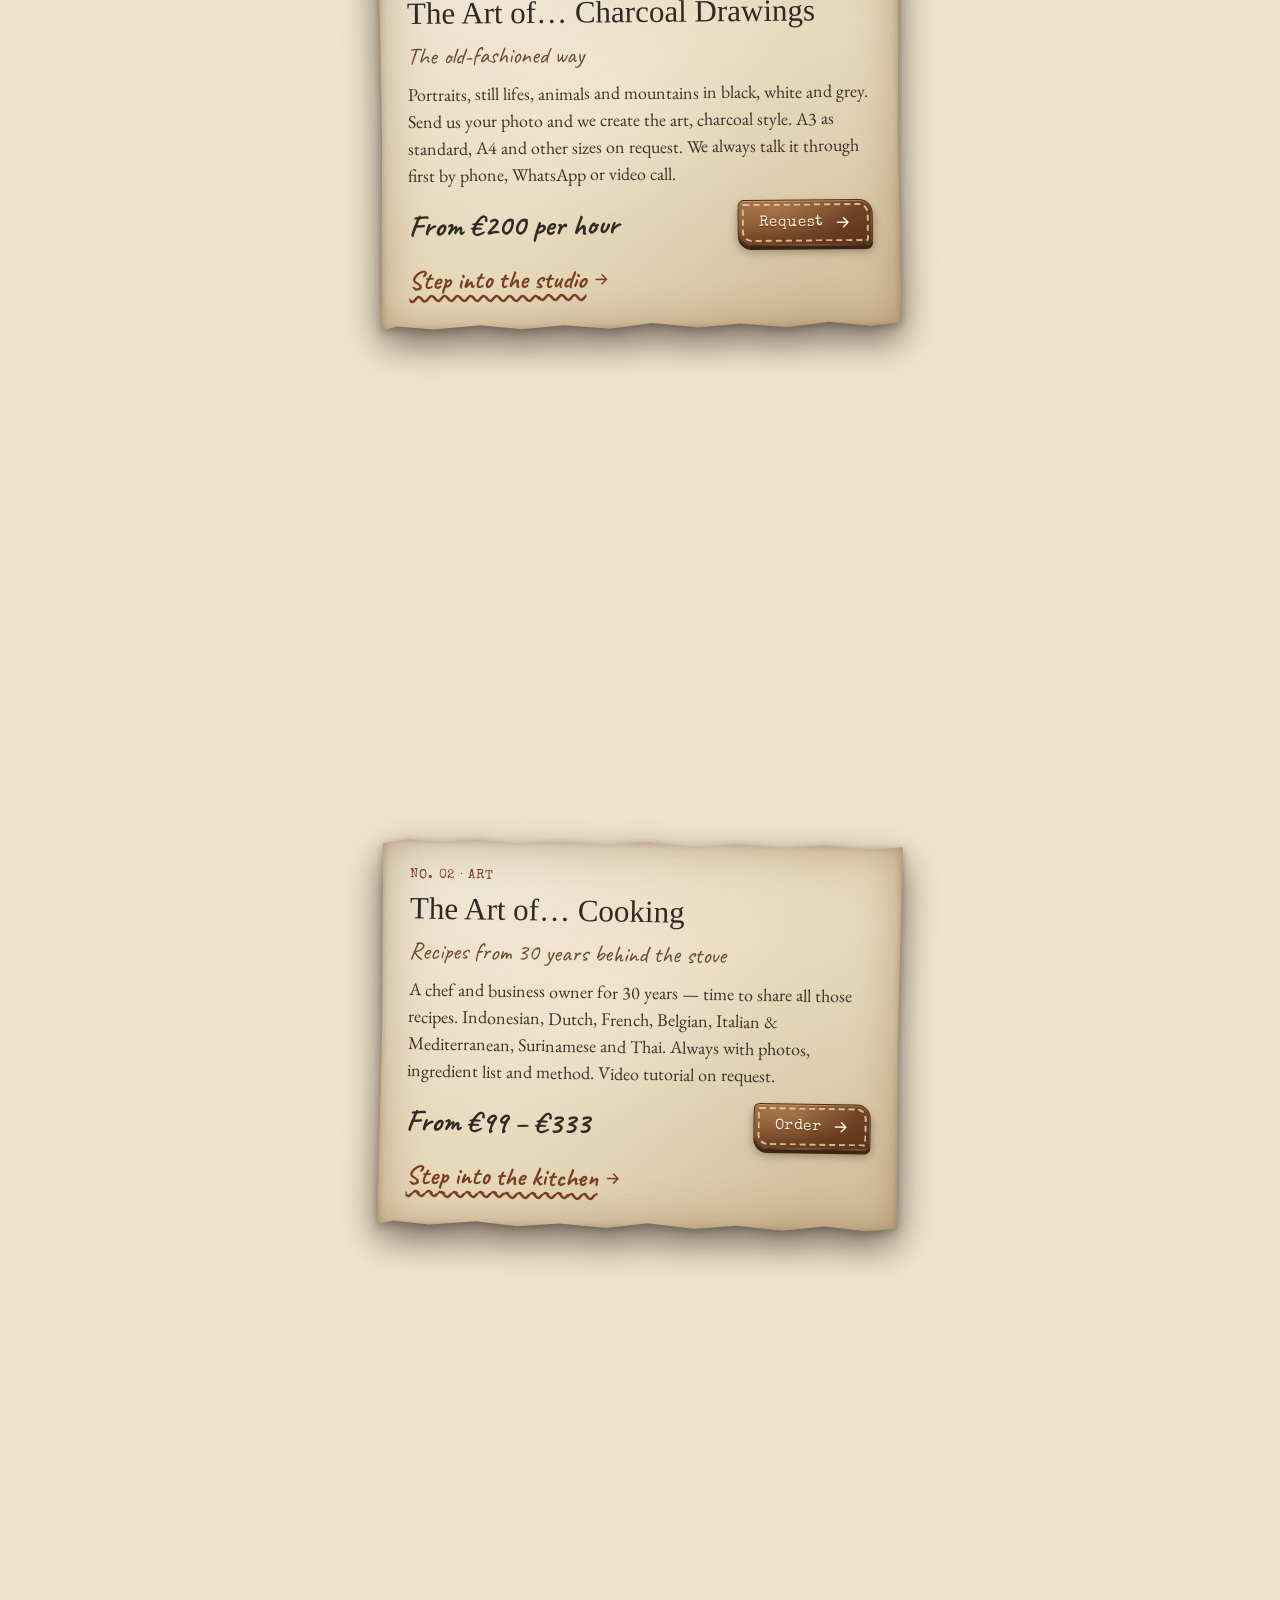
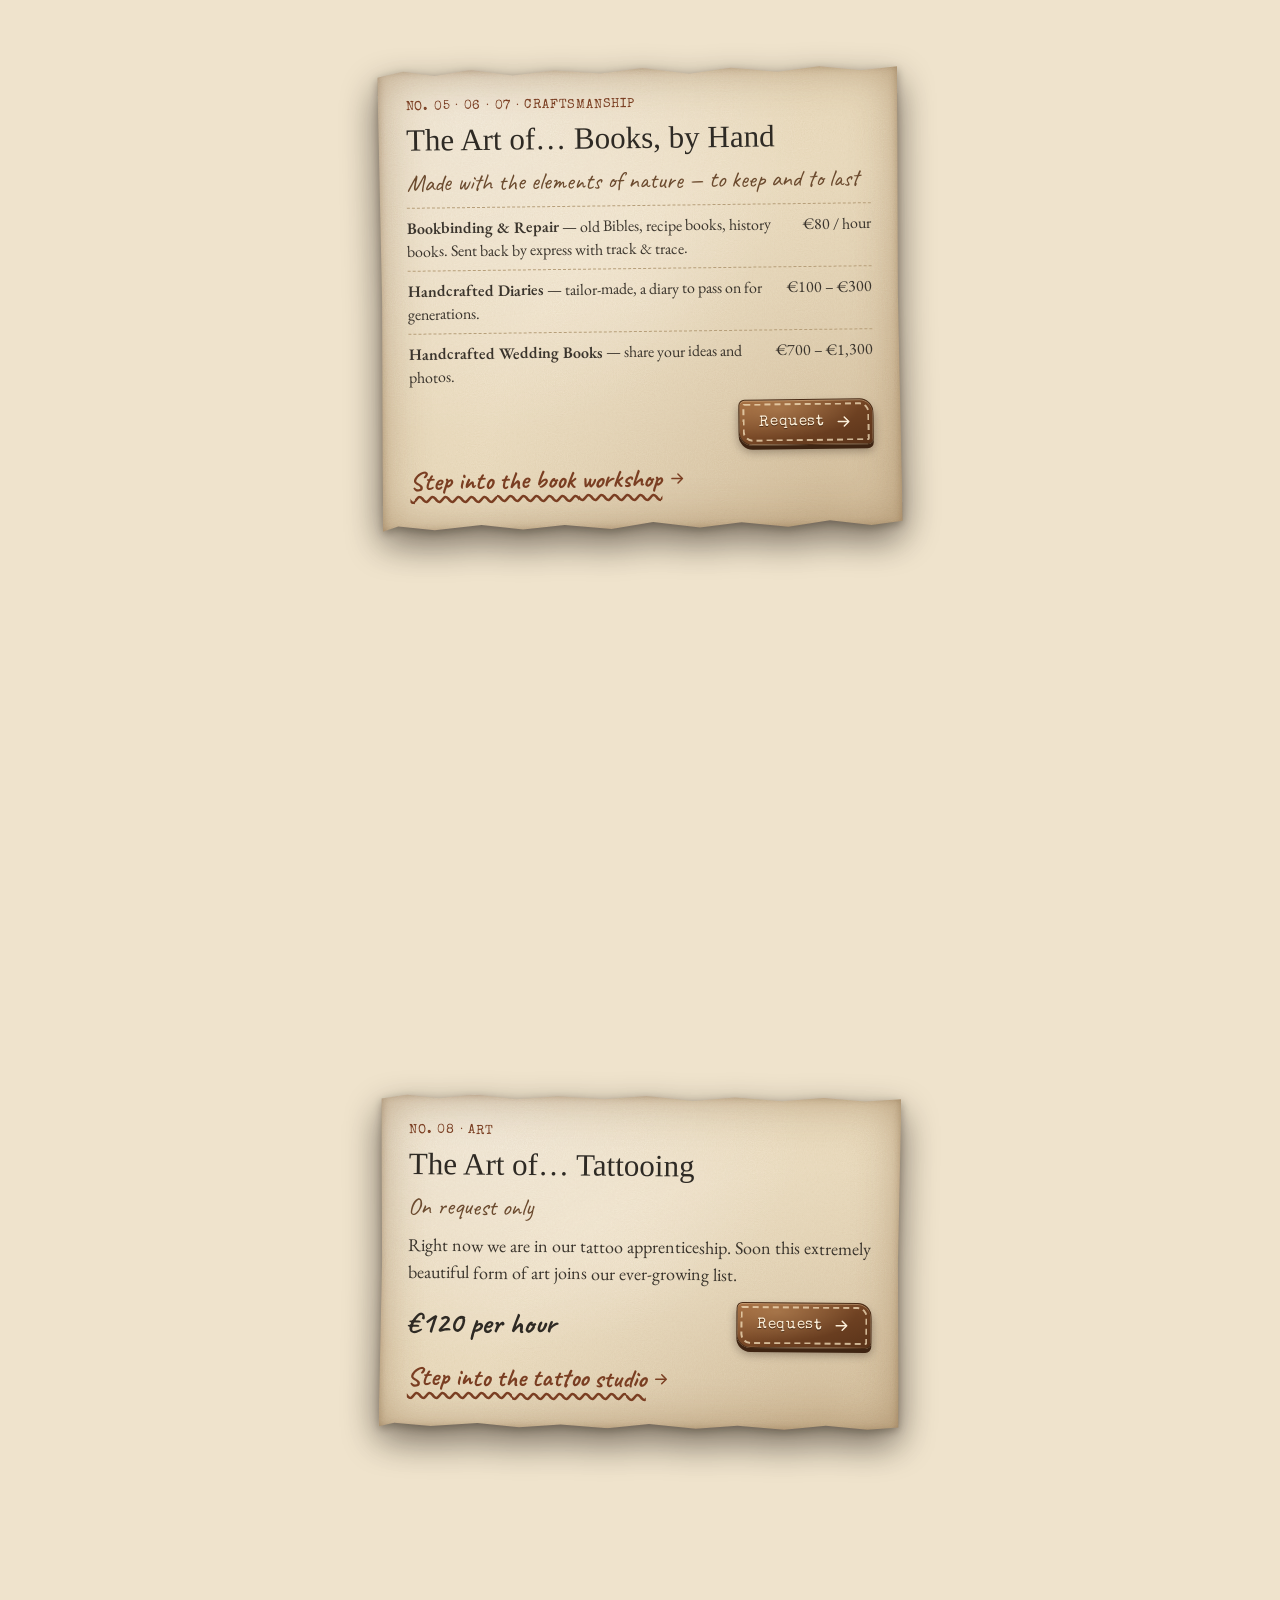
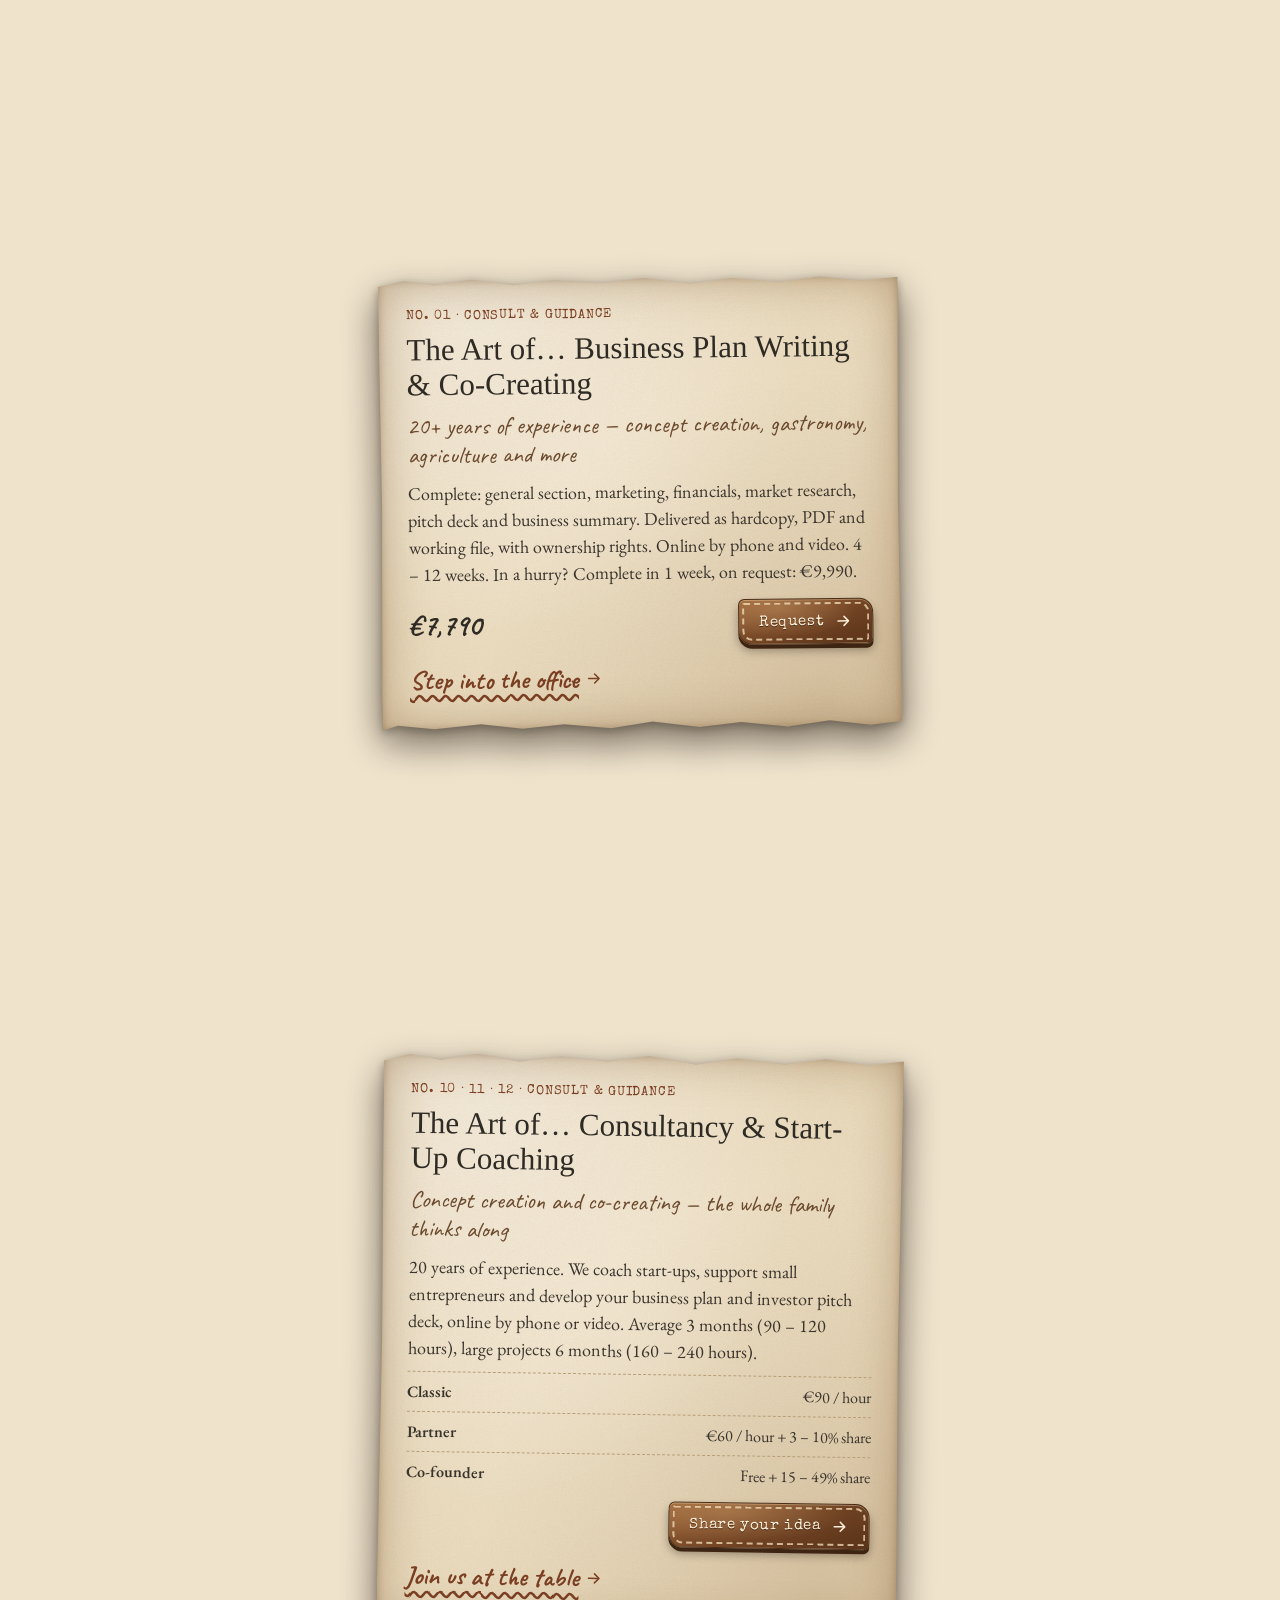
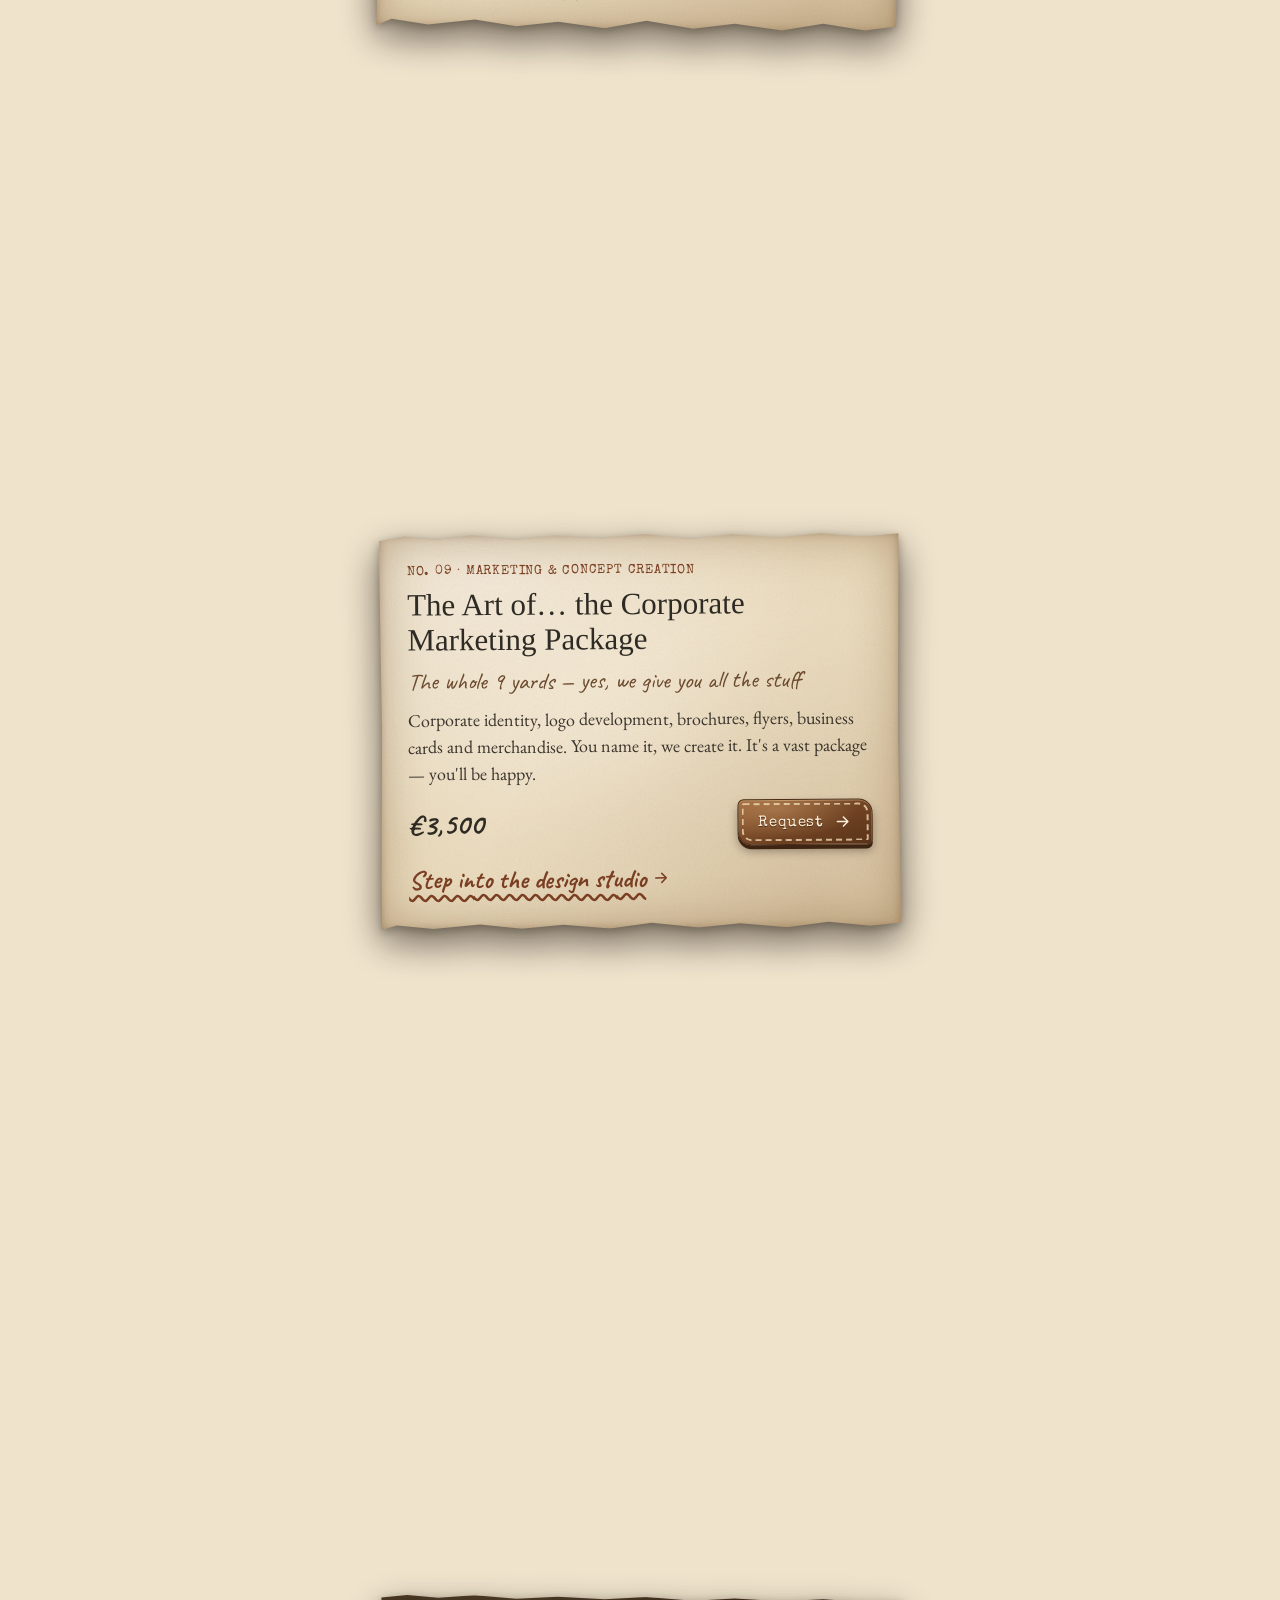
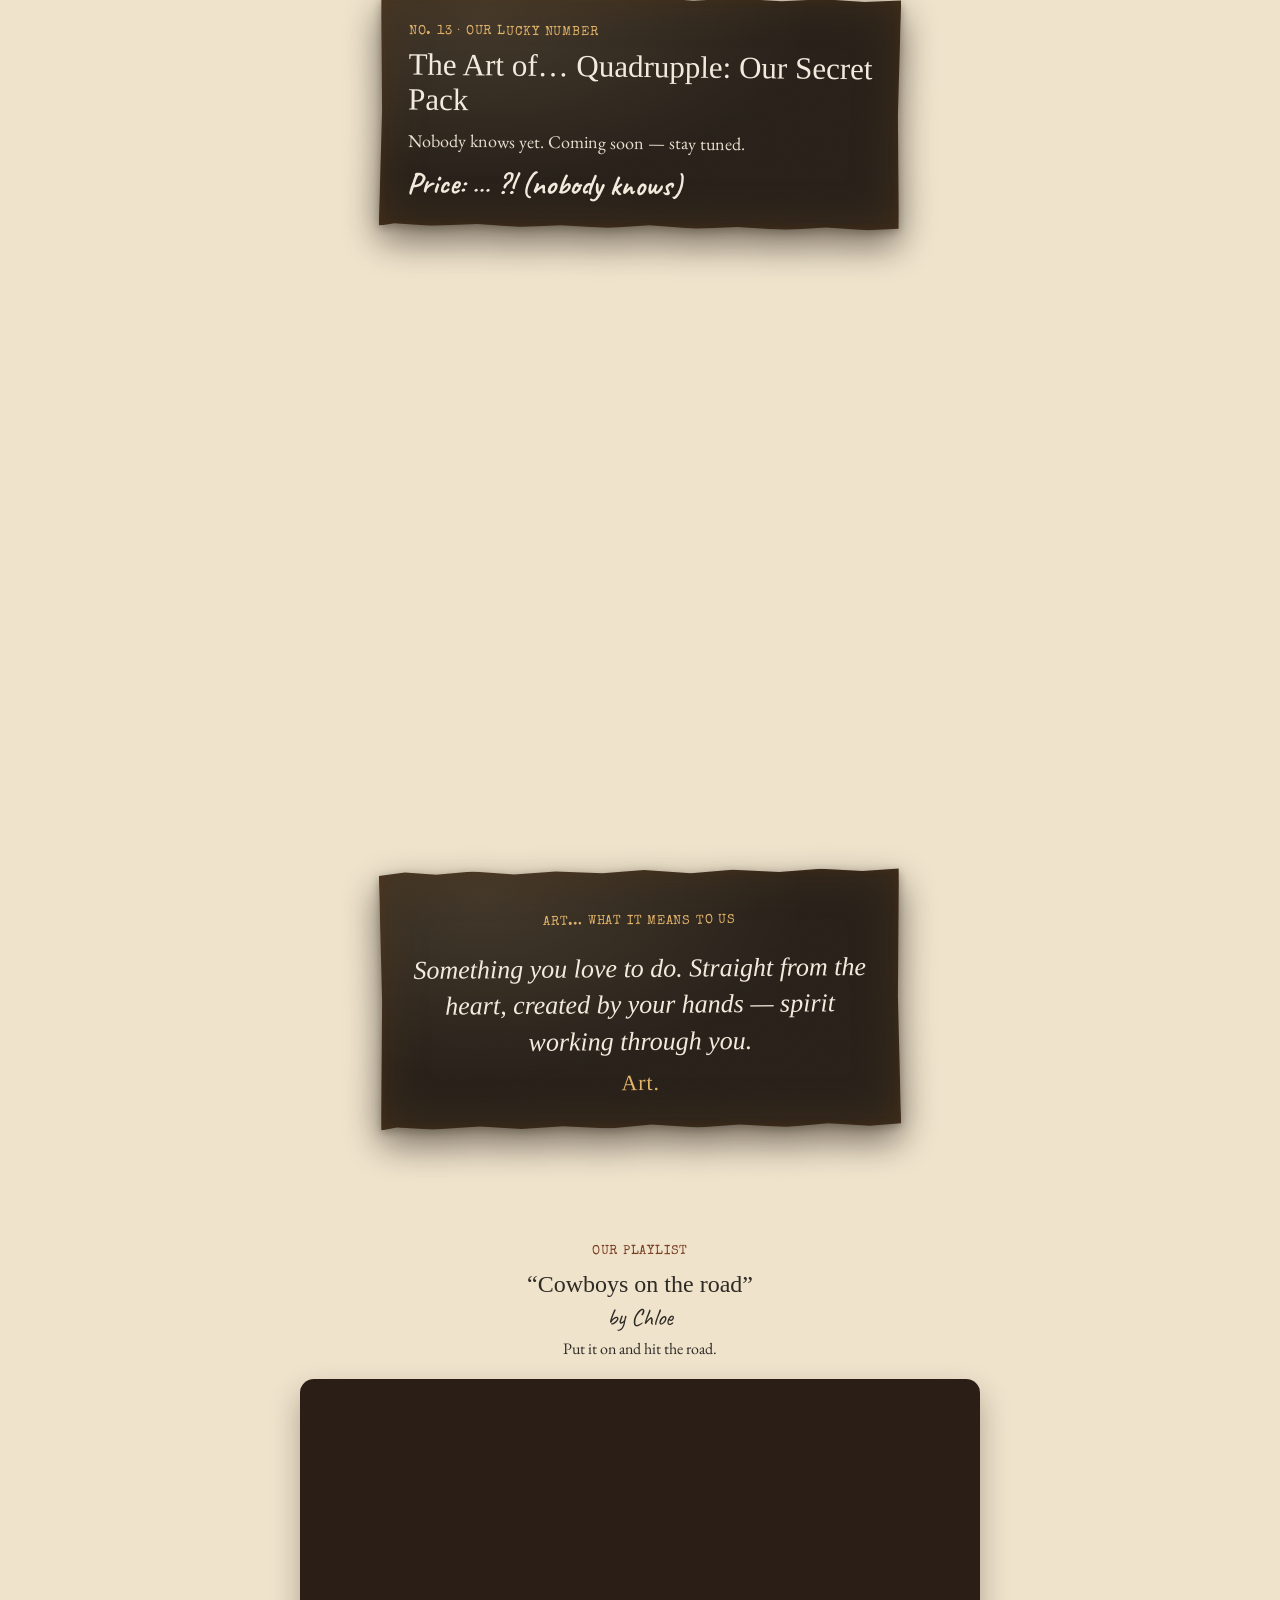
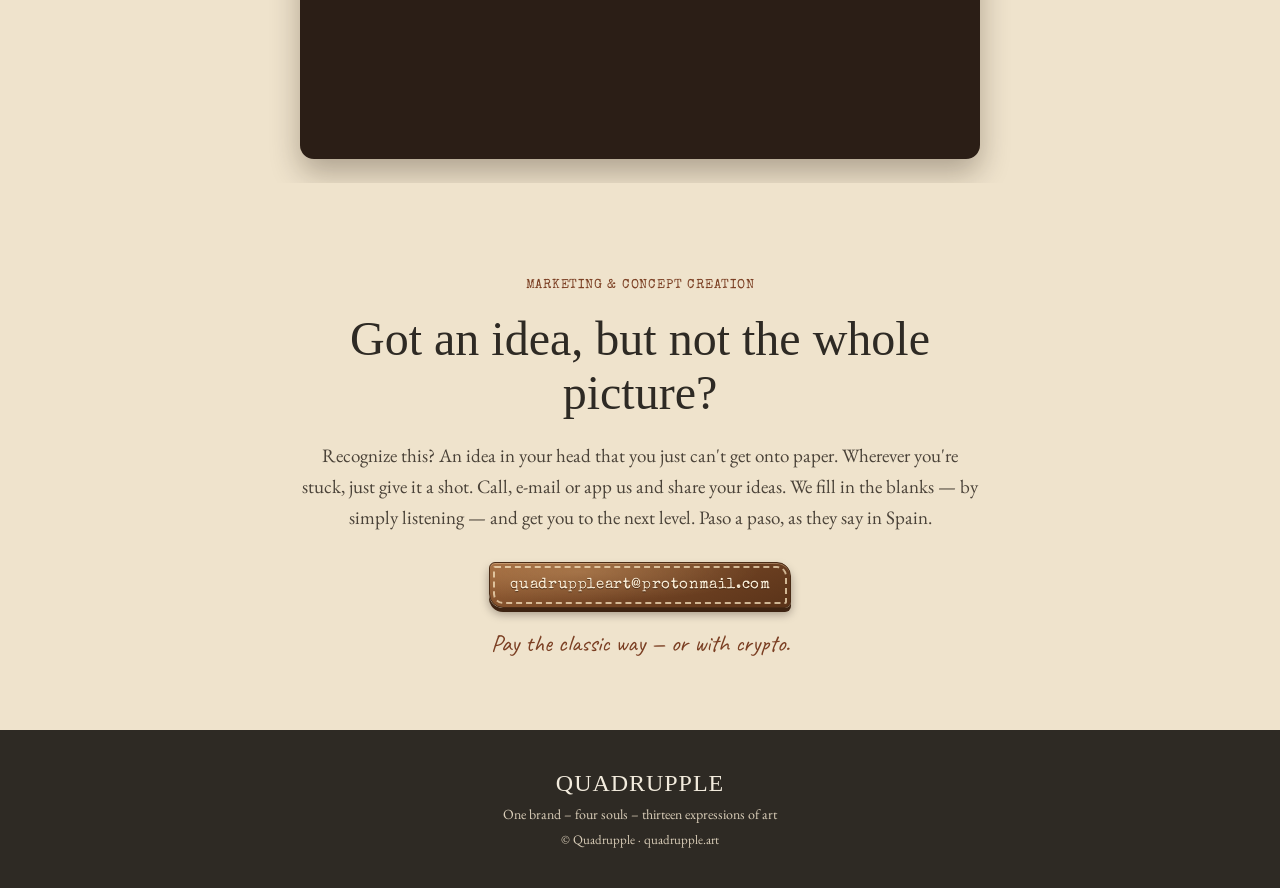
==== commit 76a2ed0b: "Spotify playlist 'Cowboys on the road' by Chloe after the fireplace scene (5 languages); pauses our " ====
--- a/craft.html
+++ b/craft.html
@@ -7,11 +7,11 @@
 <link rel="preconnect" href="https://fonts.googleapis.com">
 <link rel="preconnect" href="https://fonts.gstatic.com" crossorigin>
 <link href="https://fonts.googleapis.com/css2?family=IM+Fell+English:ital@0;1&family=IM+Fell+English+SC&family=EB+Garamond:ital,wght@0,400;0,600;1,400&family=Caveat:wght@500;700&family=Special+Elite&family=Libre+Franklin:wght@400;500;600&display=swap" rel="stylesheet">
-<link rel="stylesheet" href="assets/style.css?v=14">
+<link rel="stylesheet" href="assets/style.css?v=15">
 </head>
 <body>
 <div id="page" class="cp"><main id="app"></main></div>
-<script src="assets/lang.js?v=14"></script>
-<script src="assets/craft.js?v=14"></script>
+<script src="assets/lang.js?v=15"></script>
+<script src="assets/craft.js?v=15"></script>
 </body>
 </html>
--- a/assets/style.css
+++ b/assets/style.css
@@ -227,3 +227,8 @@
 .brandrow{display:flex;flex-wrap:wrap;gap:12px;justify-content:center}
 .brandrow figure{margin:0;width:min(260px,41vw)}
 .brandrow img{display:block;width:100%;height:auto;border-radius:6px;box-shadow:0 10px 22px rgba(30,15,5,.3)}
+.playlist{max-width:720px;margin:0 auto;padding:64px 20px 24px;text-align:center}
+.playlist h2{margin:6px 0 4px}
+.playlist .sub{font-size:24px;margin:0 0 6px}
+.playlist .pl-text{margin:0 0 20px}
+.playlist .spotify{display:block;border:0;border-radius:14px;box-shadow:0 14px 30px rgba(30,15,5,.3);background:#2b1e16}
